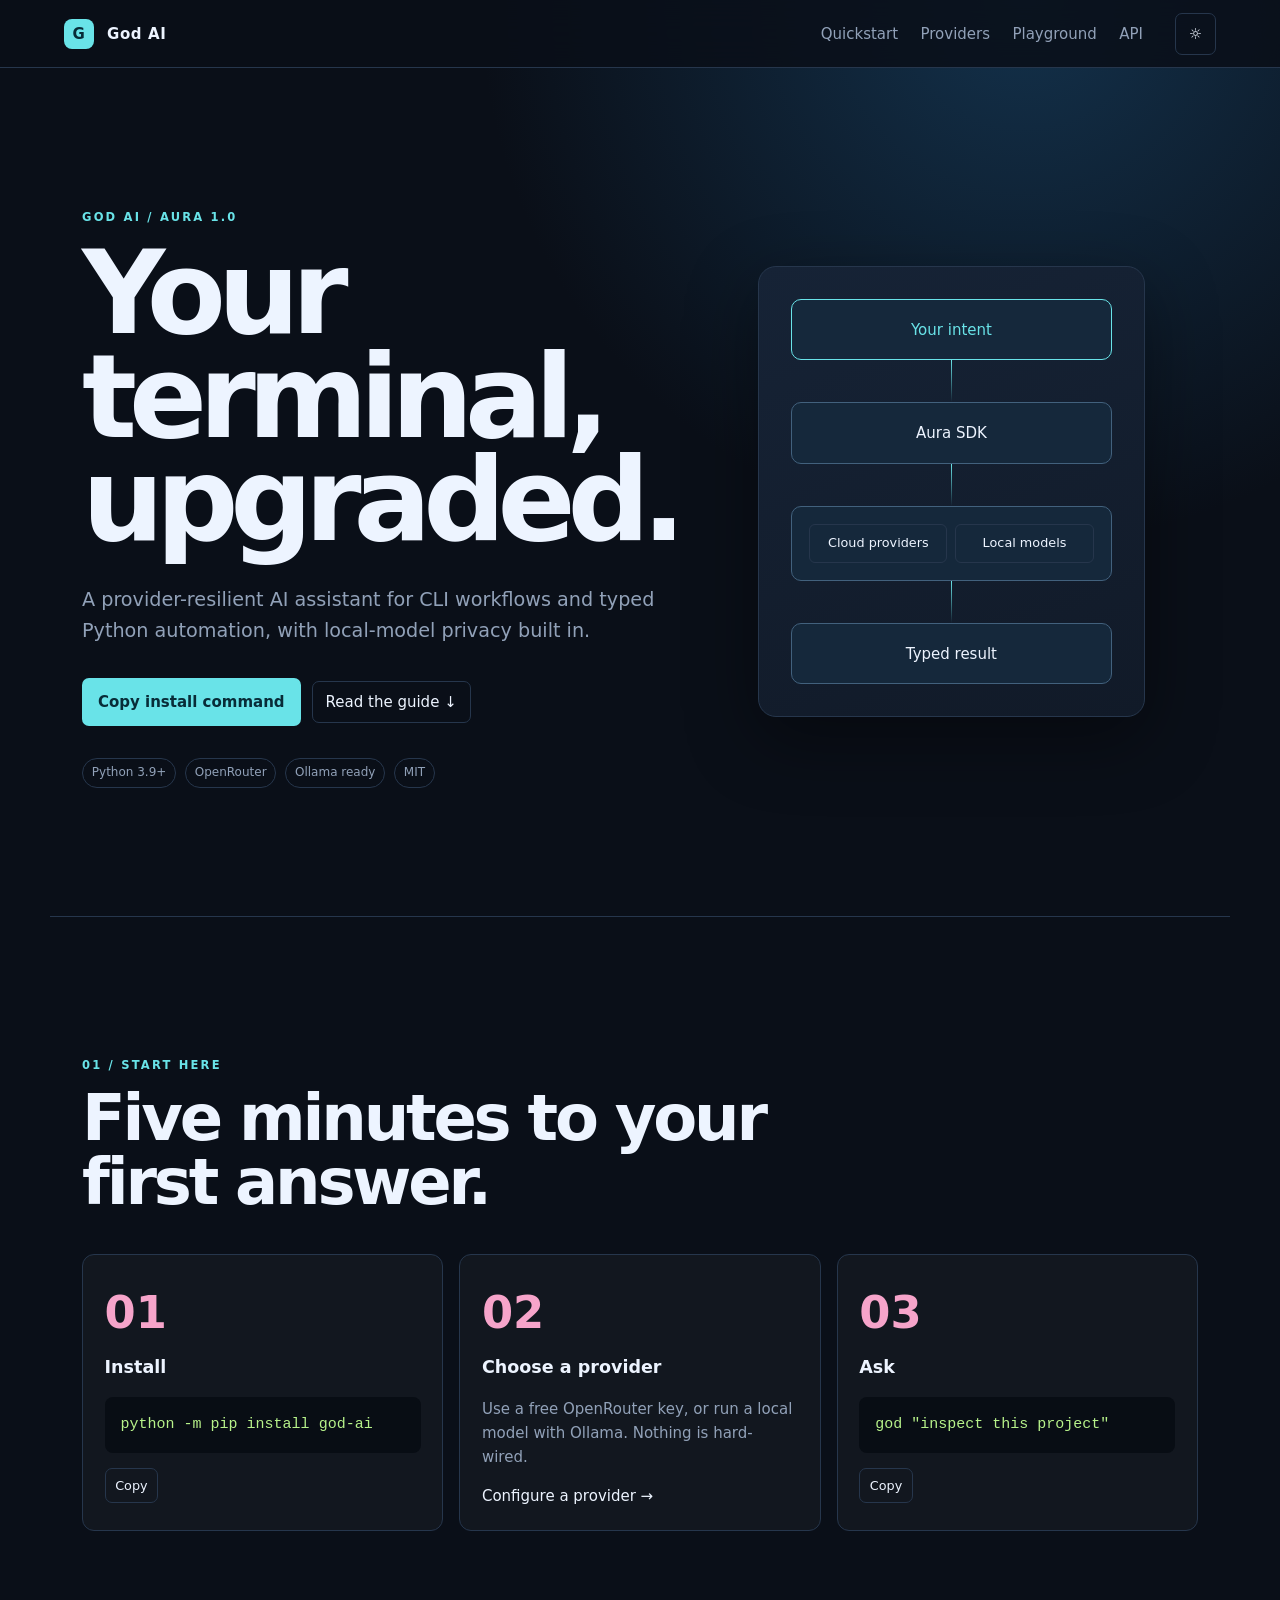
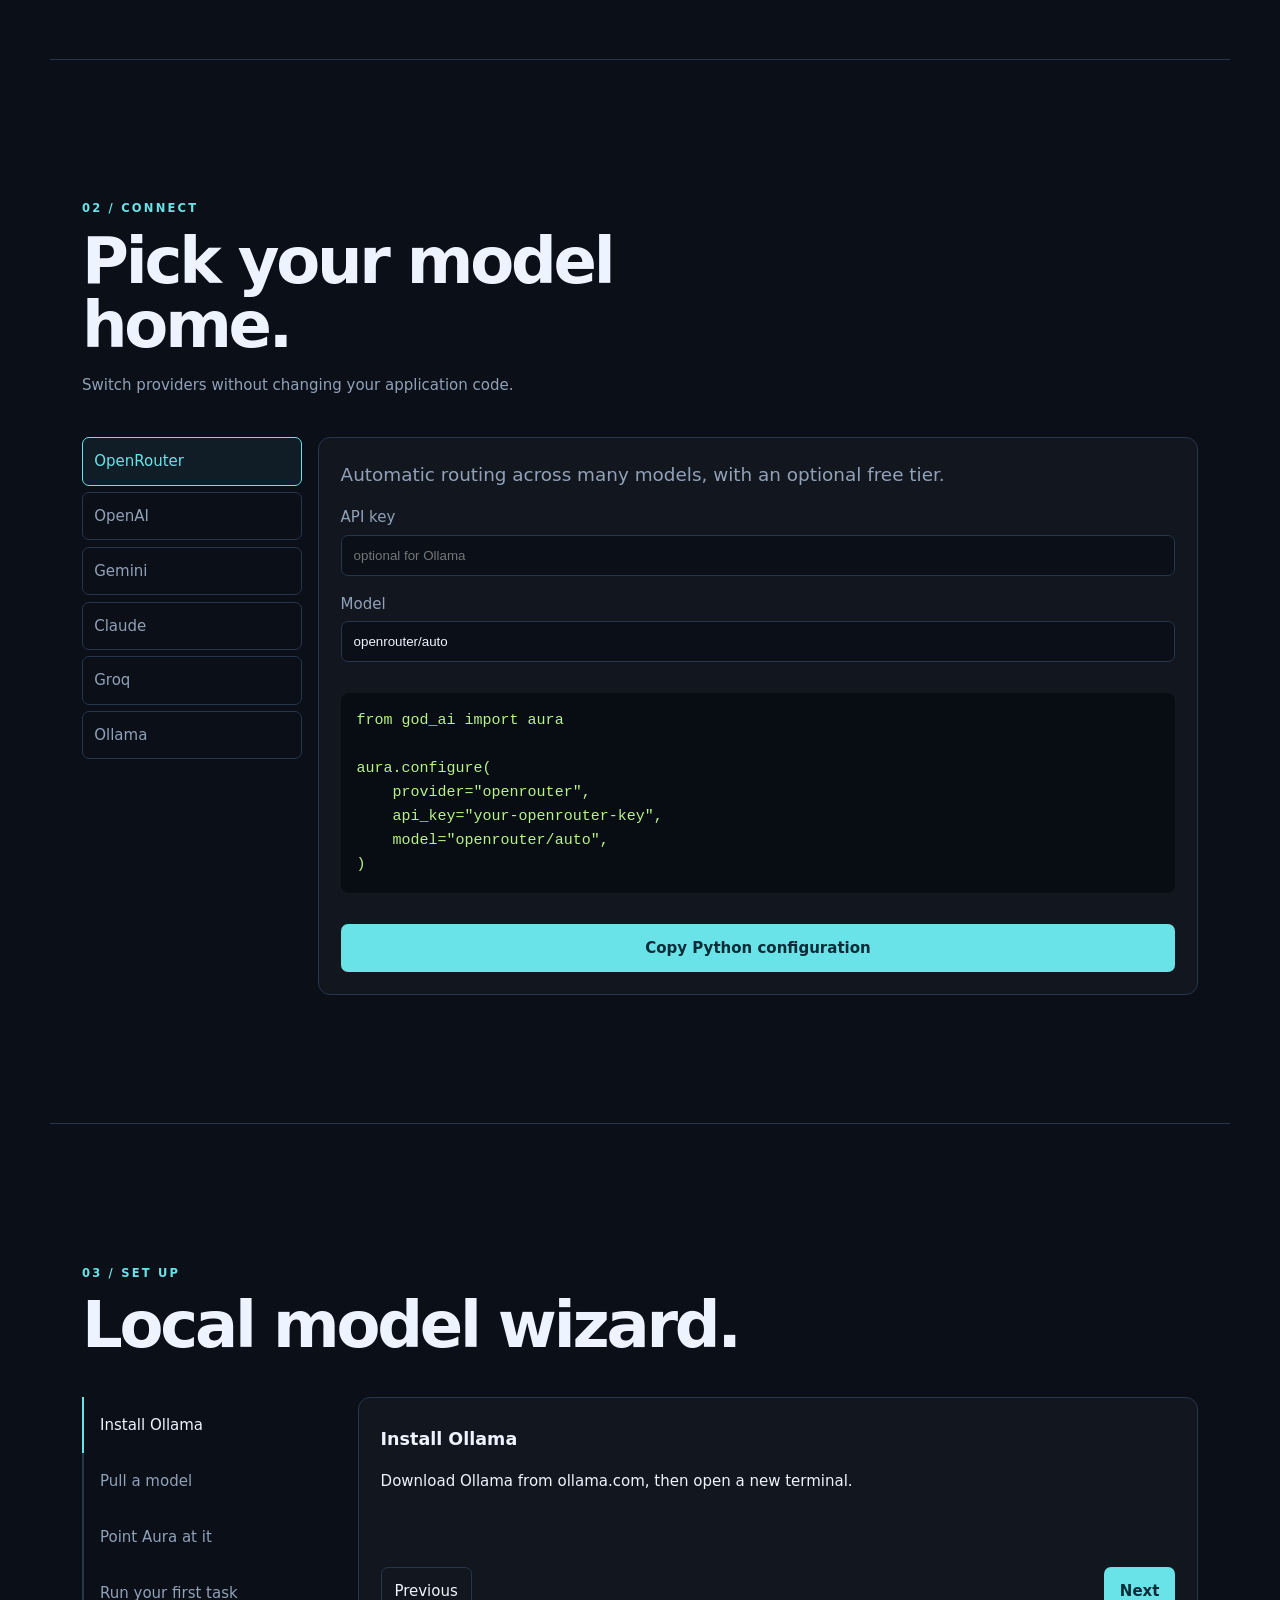
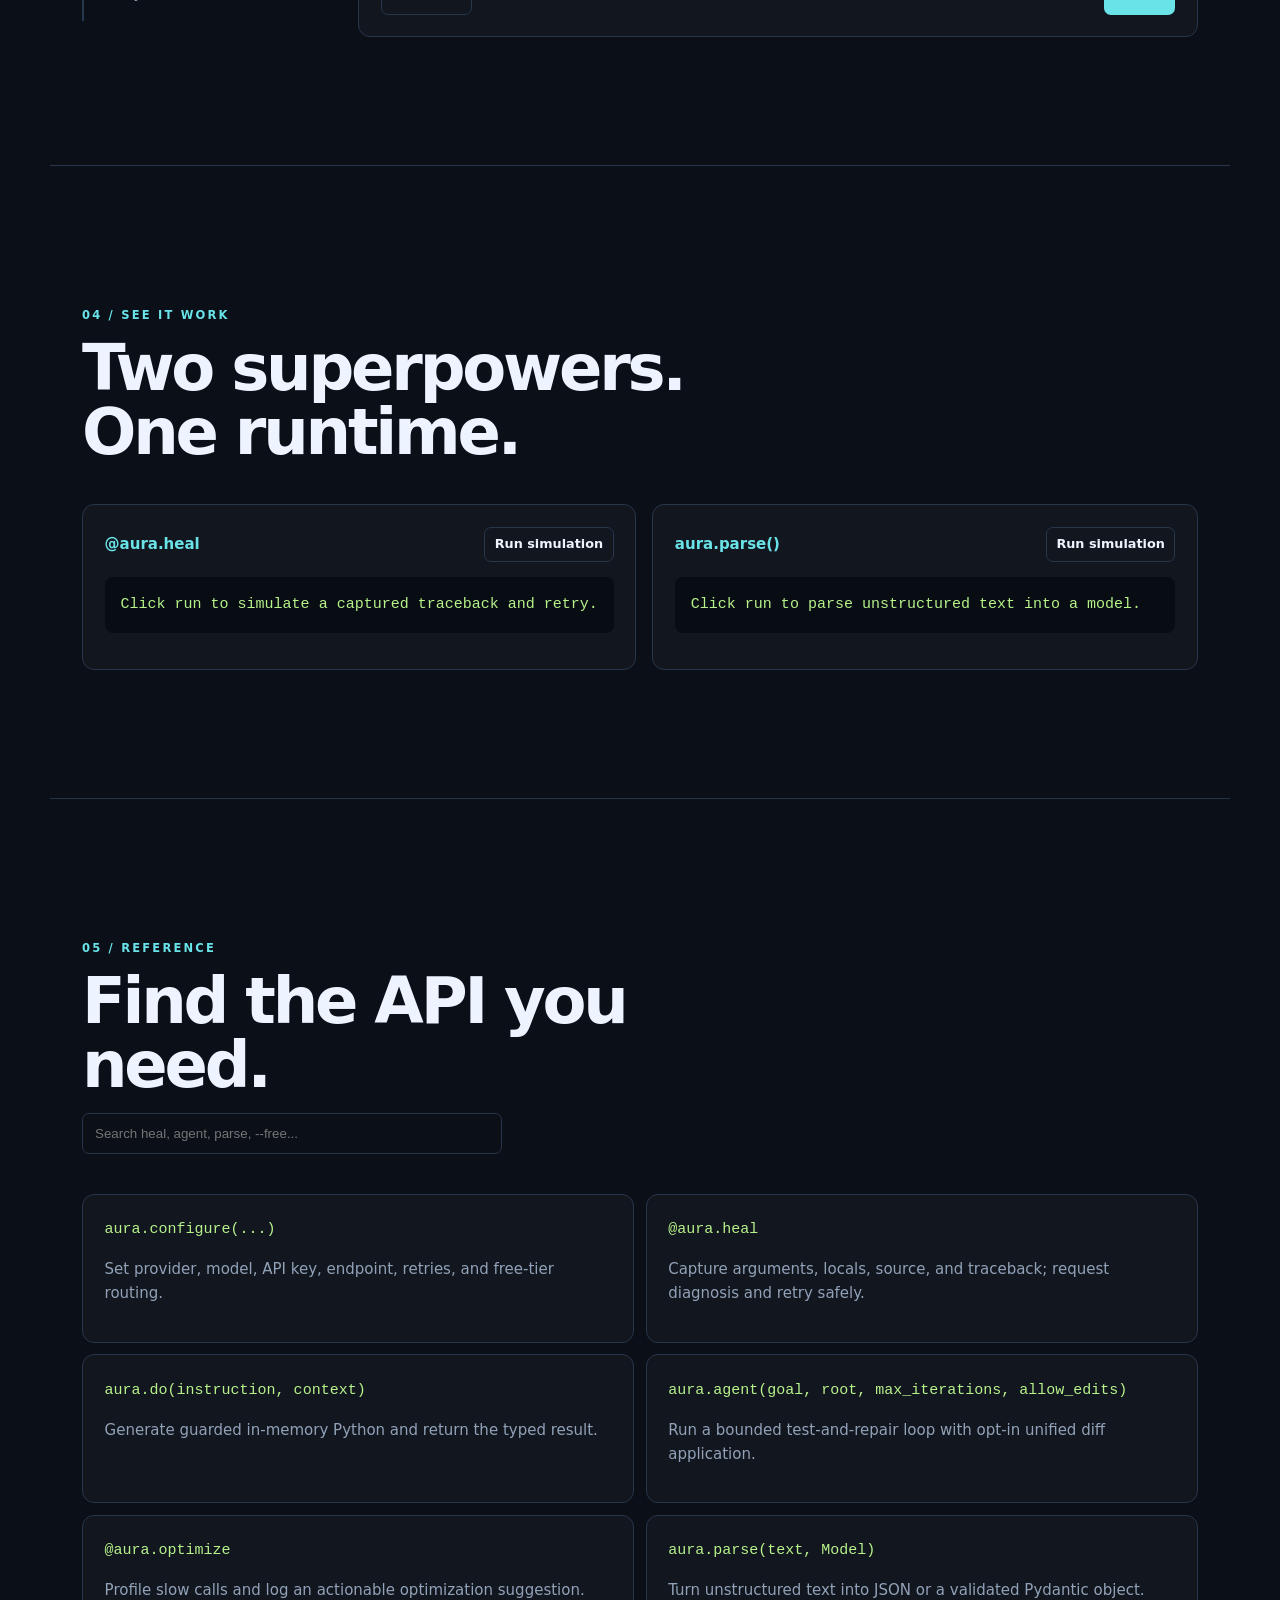
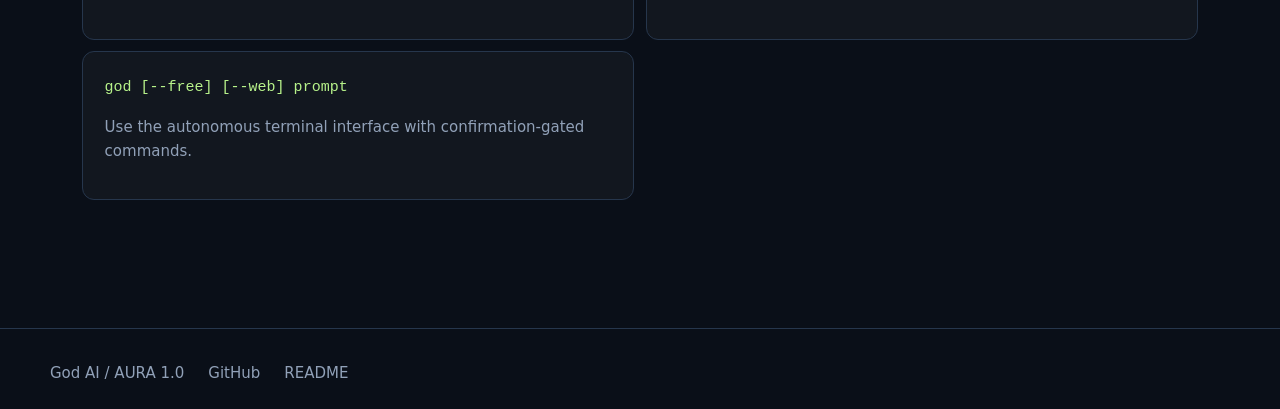
==== docs/index.html @ 2f206374 "feat: 100x enterprise release v1.0.0 - PyTorch/NumPy real projects, deep web docs, and PyPI auto-pub" ====
<!doctype html>
<html lang="en">
<head><meta charset="utf-8"><meta name="viewport" content="width=device-width,initial-scale=1"><meta name="description" content="God AI 1.0 documentation"><title>God AI | Build with confidence</title><link rel="stylesheet" href="styles.css"></head>
<body>
<header class="topbar"><a class="brand" href="#top"><span class="mark">G</span> God AI</a><nav><a href="#quickstart">Quickstart</a><a href="#providers">Providers</a><a href="#playground">Playground</a><a href="#api">API</a></nav><button class="theme" id="theme" title="Toggle theme">☼</button></header>
<main id="top">
<section class="hero"><div class="hero-copy"><p class="eyebrow">GOD AI / AURA 1.0</p><h1>Your terminal, upgraded.</h1><p class="lede">A provider-resilient AI assistant for CLI workflows and typed Python automation, with local-model privacy built in.</p><div class="hero-actions"><button class="primary copy" data-copy="python -m pip install god-ai">Copy install command</button><a class="secondary" href="#quickstart">Read the guide <span>↓</span></a></div><div class="badges"><span>Python 3.9+</span><span>OpenRouter</span><span>Ollama ready</span><span>MIT</span></div></div><div class="architecture" aria-label="Architecture flow"><div class="node active">Your intent</div><div class="connector"></div><div class="node">Aura SDK</div><div class="connector"></div><div class="node split"><span>Cloud providers</span><span>Local models</span></div><div class="connector"></div><div class="node">Typed result</div></div></section>
<section class="section" id="quickstart"><div class="section-heading"><p class="eyebrow">01 / START HERE</p><h2>Five minutes to your first answer.</h2></div><div class="steps"><article><b>01</b><h3>Install</h3><pre><code>python -m pip install god-ai</code></pre><button class="tiny copy" data-copy="python -m pip install god-ai">Copy</button></article><article><b>02</b><h3>Choose a provider</h3><p>Use a free OpenRouter key, or run a local model with Ollama. Nothing is hard-wired.</p><a href="#providers">Configure a provider →</a></article><article><b>03</b><h3>Ask</h3><pre><code>god "inspect this project"</code></pre><button class="tiny copy" data-copy='god "inspect this project"'>Copy</button></article></div></section>
<section class="section providers" id="providers"><div class="section-heading"><p class="eyebrow">02 / CONNECT</p><h2>Pick your model home.</h2><p>Switch providers without changing your application code.</p></div><div class="provider-layout"><div class="tabs" role="tablist"><button class="tab active" data-provider="openrouter">OpenRouter</button><button class="tab" data-provider="openai">OpenAI</button><button class="tab" data-provider="gemini">Gemini</button><button class="tab" data-provider="anthropic">Claude</button><button class="tab" data-provider="groq">Groq</button><button class="tab" data-provider="ollama">Ollama</button></div><div class="configurator"><div class="provider-copy" id="provider-copy"></div><label>API key <input id="key" placeholder="optional for Ollama"></label><label>Model <input id="model"></label><pre><code id="provider-code"></code></pre><button class="primary copy" id="copy-config">Copy Python configuration</button></div></div></section>
<section class="section wizard"><div class="section-heading"><p class="eyebrow">03 / SET UP</p><h2>Local model wizard.</h2></div><div class="wizard-grid"><ol id="wizard-list"><li class="active">Install Ollama</li><li>Pull a model</li><li>Point Aura at it</li><li>Run your first task</li></ol><div class="wizard-panel"><div id="wizard-panel"></div><div class="wizard-controls"><button class="secondary" id="previous">Previous</button><button class="primary" id="next">Next</button></div></div></div></section>
<section class="section playground" id="playground"><div class="section-heading"><p class="eyebrow">04 / SEE IT WORK</p><h2>Two superpowers. One runtime.</h2></div><div class="playground-grid"><article class="demo"><div class="demo-head"><span>@aura.heal</span><button class="tiny" id="run-heal">Run simulation</button></div><pre><code id="heal-output">Click run to simulate a captured traceback and retry.</code></pre></article><article class="demo"><div class="demo-head"><span>aura.parse()</span><button class="tiny" id="run-parse">Run simulation</button></div><pre><code id="parse-output">Click run to parse unstructured text into a model.</code></pre></article></div></section>
<section class="section api" id="api"><div class="section-heading"><p class="eyebrow">05 / REFERENCE</p><h2>Find the API you need.</h2><input id="search" class="search" placeholder="Search heal, agent, parse, --free..."></div><div id="api-list" class="api-list"><article data-search="configure provider api key local ollama"><code>aura.configure(...)</code><p>Set provider, model, API key, endpoint, retries, and free-tier routing.</p></article><article data-search="heal decorator traceback retry"><code>@aura.heal</code><p>Capture arguments, locals, source, and traceback; request diagnosis and retry safely.</p></article><article data-search="do ghost ast sandbox"><code>aura.do(instruction, context)</code><p>Generate guarded in-memory Python and return the typed result.</p></article><article data-search="agent pytest patch edits"><code>aura.agent(goal, root, max_iterations, allow_edits)</code><p>Run a bounded test-and-repair loop with opt-in unified diff application.</p></article><article data-search="optimize profile performance"><code>@aura.optimize</code><p>Profile slow calls and log an actionable optimization suggestion.</p></article><article data-search="parse pydantic json"><code>aura.parse(text, Model)</code><p>Turn unstructured text into JSON or a validated Pydantic object.</p></article><article data-search="god free cli web"><code>god [--free] [--web] prompt</code><p>Use the autonomous terminal interface with confirmation-gated commands.</p></article></div></section>
</main><footer><span>God AI / AURA 1.0</span><a href="https://github.com/ayushgiriai21-cmd/God">GitHub</a><a href="../README.md">README</a></footer><script src="app.js"></script>
</body></html>
---- docs/styles.css ----
:root{--bg:#0a0f18;--panel:#111a28;--panel2:#162336;--text:#edf4ff;--muted:#91a1b8;--line:#26364c;--cyan:#69e3e8;--lime:#b7f28a;--pink:#f6a4ca;--shadow:0 22px 70px #0006}*{box-sizing:border-box}html{scroll-behavior:smooth}body{margin:0;background:radial-gradient(circle at 80% 0,#13314b 0,transparent 34rem),var(--bg);color:var(--text);font:15px/1.6 ui-sans-serif,system-ui,-apple-system,sans-serif}body.light{--bg:#f4f7fb;--panel:#fff;--panel2:#eef5fb;--text:#102033;--muted:#51647a;--line:#d4e0ec;background:linear-gradient(130deg,#edf8f8,#f4f7fb 50%,#fff1f7)}a{color:inherit;text-decoration:none}.topbar{height:68px;position:sticky;top:0;z-index:5;display:flex;align-items:center;gap:2rem;padding:0 clamp(1rem,5vw,5rem);background:#0a0f18d9;border-bottom:1px solid var(--line);backdrop-filter:blur(18px)}body.light .topbar{background:#ffffffd9}.brand{font-weight:800;letter-spacing:.04em;margin-right:auto}.mark{display:inline-grid;place-items:center;width:30px;height:30px;margin-right:.45rem;border-radius:8px;background:var(--cyan);color:#082c38}nav{display:flex;gap:1.4rem;color:var(--muted)}nav a:hover,.brand:hover{color:var(--cyan)}button{font:inherit;cursor:pointer}.theme,.tiny,.secondary{border:1px solid var(--line);background:transparent;color:var(--text);border-radius:7px;padding:.5rem .8rem}.hero,.section{max-width:1180px;margin:auto;padding:clamp(4rem,10vw,9rem) clamp(1rem,4vw,2rem)}.hero{min-height:660px;display:grid;grid-template-columns:1.12fr .88fr;align-items:center;gap:5rem}.eyebrow{color:var(--cyan);font-size:.72rem;font-weight:800;letter-spacing:.19em}.hero h1{font-size:clamp(3.6rem,9vw,8rem);line-height:.9;letter-spacing:-.07em;margin:1rem 0 2rem;max-width:760px}.lede{color:var(--muted);font-size:1.2rem;max-width:600px}.hero-actions{display:flex;gap:.7rem;align-items:center;margin:2rem 0}.primary{border:0;border-radius:7px;background:var(--cyan);color:#082c38;font-weight:800;padding:.75rem 1rem}.badges{display:flex;flex-wrap:wrap;gap:.55rem}.badges span{padding:.25rem .55rem;border:1px solid var(--line);border-radius:99px;color:var(--muted);font-size:.75rem}.architecture{padding:2rem;background:linear-gradient(160deg,var(--panel2),var(--panel));border:1px solid var(--line);border-radius:18px;box-shadow:var(--shadow);animation:float 6s ease-in-out infinite}.node{padding:1.1rem;border:1px solid #42617d;border-radius:10px;text-align:center;background:#15283b}.node.active{color:var(--cyan);border-color:var(--cyan)}.node.split{display:grid;grid-template-columns:1fr 1fr;gap:.5rem;font-size:.8rem}.node.split span{padding:.5rem;border:1px solid var(--line);border-radius:6px}.connector{height:42px;width:1px;margin:auto;background:linear-gradient(var(--cyan),transparent)}.section{border-top:1px solid var(--line)}.section-heading{max-width:720px;margin-bottom:2.5rem}.section h2{font-size:clamp(2rem,5vw,4rem);letter-spacing:-.05em;line-height:1;margin:.4rem 0 1rem}.section-heading p:not(.eyebrow){color:var(--muted)}.steps,.playground-grid{display:grid;grid-template-columns:repeat(3,1fr);gap:1rem}.steps article,.demo,.configurator,.wizard-panel,.api-list article{padding:1.35rem;border:1px solid var(--line);border-radius:12px;background:#ffffff08}.steps b{font-size:2.8rem;color:var(--pink)}h3{margin:.3rem 0 1rem}.steps p,.api-list p{color:var(--muted)}pre{overflow:auto;padding:1rem;border-radius:8px;background:#080d14;color:var(--lime)}.tiny{font-size:.8rem;padding:.4rem .6rem}.provider-layout{display:grid;grid-template-columns:220px 1fr;gap:1rem}.tabs{display:grid;align-content:start;gap:.4rem}.tab{text-align:left;border:1px solid var(--line);border-radius:7px;padding:.7rem;background:transparent;color:var(--muted)}.tab.active,.tab:hover{color:var(--cyan);border-color:var(--cyan);background:#69e3e811}.configurator{display:grid;gap:1rem}.provider-copy{font-size:1.15rem;color:var(--muted)}label{display:grid;gap:.35rem;color:var(--muted)}input{width:100%;padding:.75rem;border:1px solid var(--line);border-radius:7px;background:var(--bg);color:var(--text)}.wizard-grid{display:grid;grid-template-columns:260px 1fr;gap:1rem}.wizard-grid ol{margin:0;padding:0;list-style:none}.wizard-grid li{padding:1rem;border-left:2px solid var(--line);color:var(--muted)}.wizard-grid li.active{border-color:var(--cyan);color:var(--text)}.wizard-panel{min-height:240px;display:flex;flex-direction:column;justify-content:space-between}.wizard-controls{display:flex;justify-content:space-between}.playground-grid{grid-template-columns:1fr 1fr}.demo-head{display:flex;align-items:center;justify-content:space-between;color:var(--cyan);font-weight:700}.api-list{display:grid;grid-template-columns:repeat(2,1fr);gap:.7rem}.api-list article code{color:var(--lime)}.search{max-width:420px}.api-list article.hidden{display:none}footer{display:flex;gap:1.5rem;padding:2rem max(1rem,calc((100% - 1180px)/2));border-top:1px solid var(--line);color:var(--muted)}@keyframes float{50%{transform:translateY(-10px)}}@media(max-width:800px){nav{display:none}.hero{grid-template-columns:1fr;gap:2rem;min-height:0}.steps,.playground-grid,.api-list{grid-template-columns:1fr}.provider-layout,.wizard-grid{grid-template-columns:1fr}.hero h1{font-size:clamp(3.3rem,17vw,6rem)}}
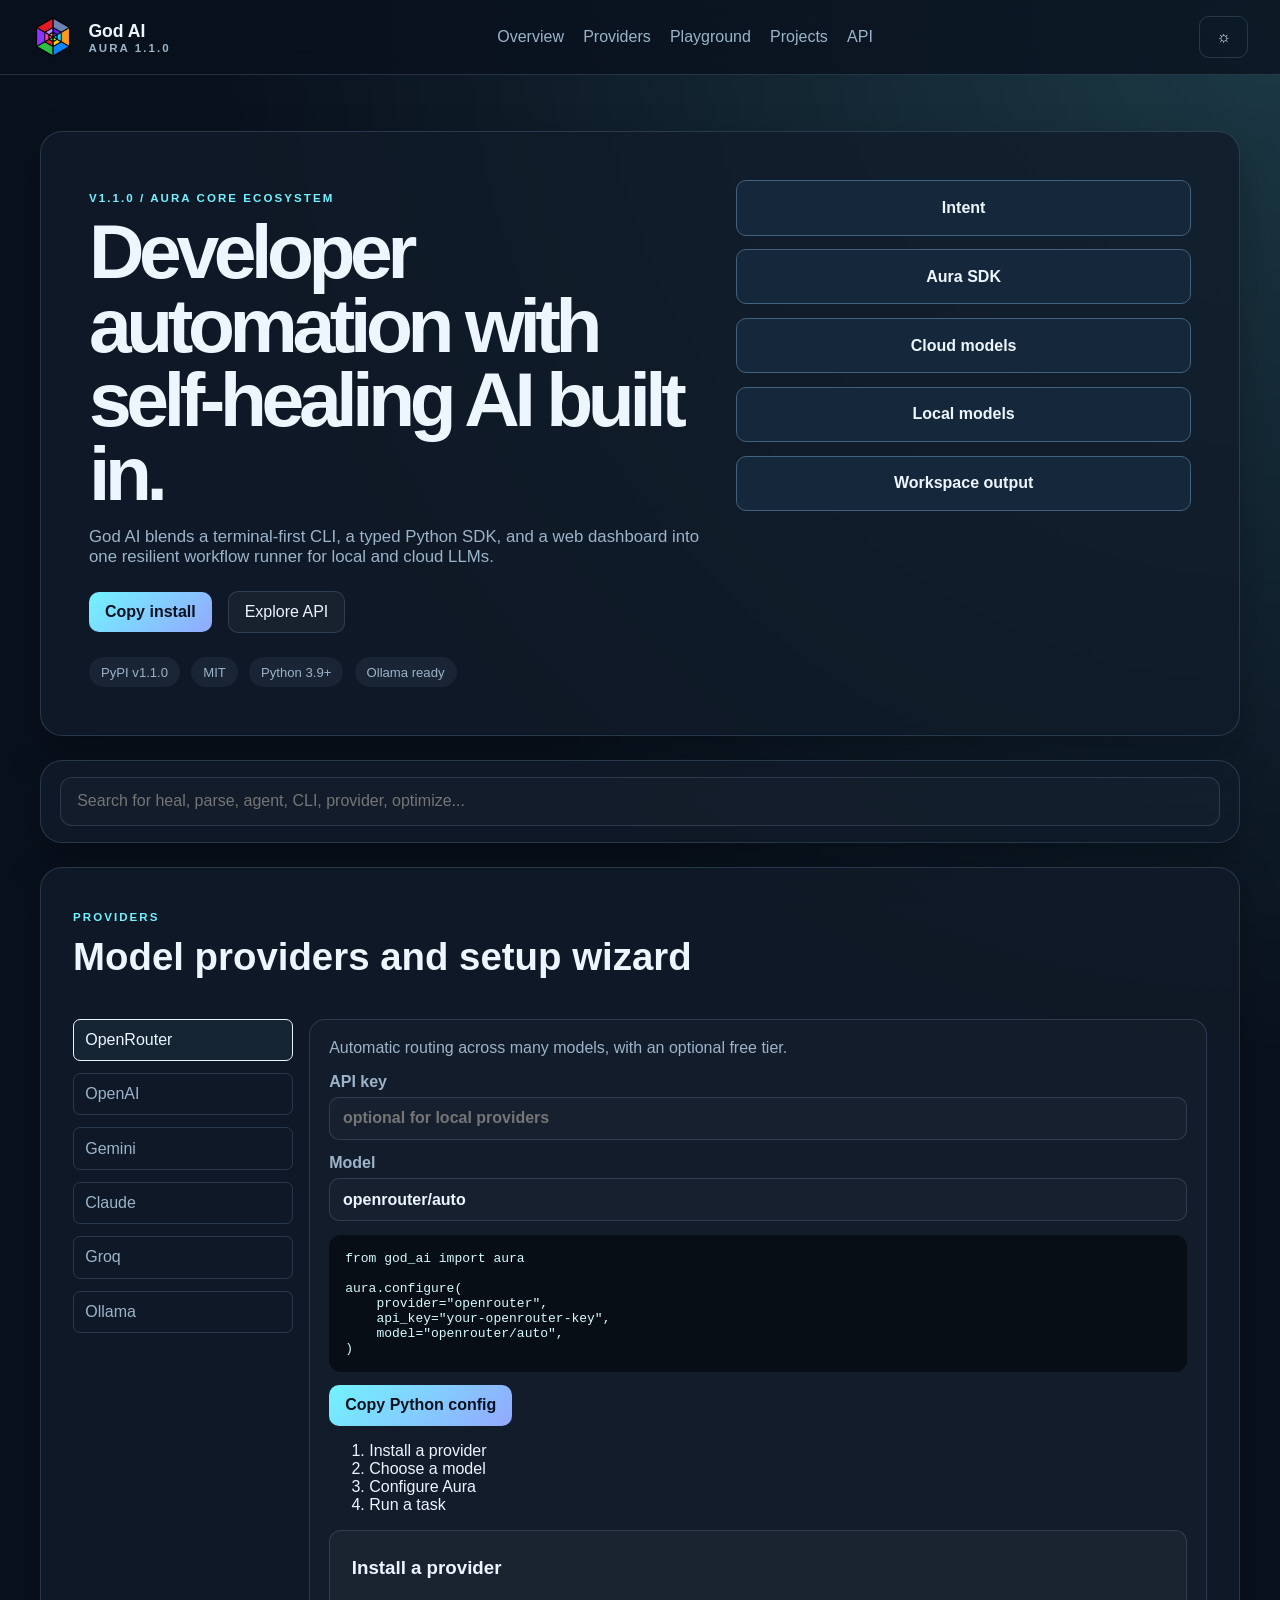
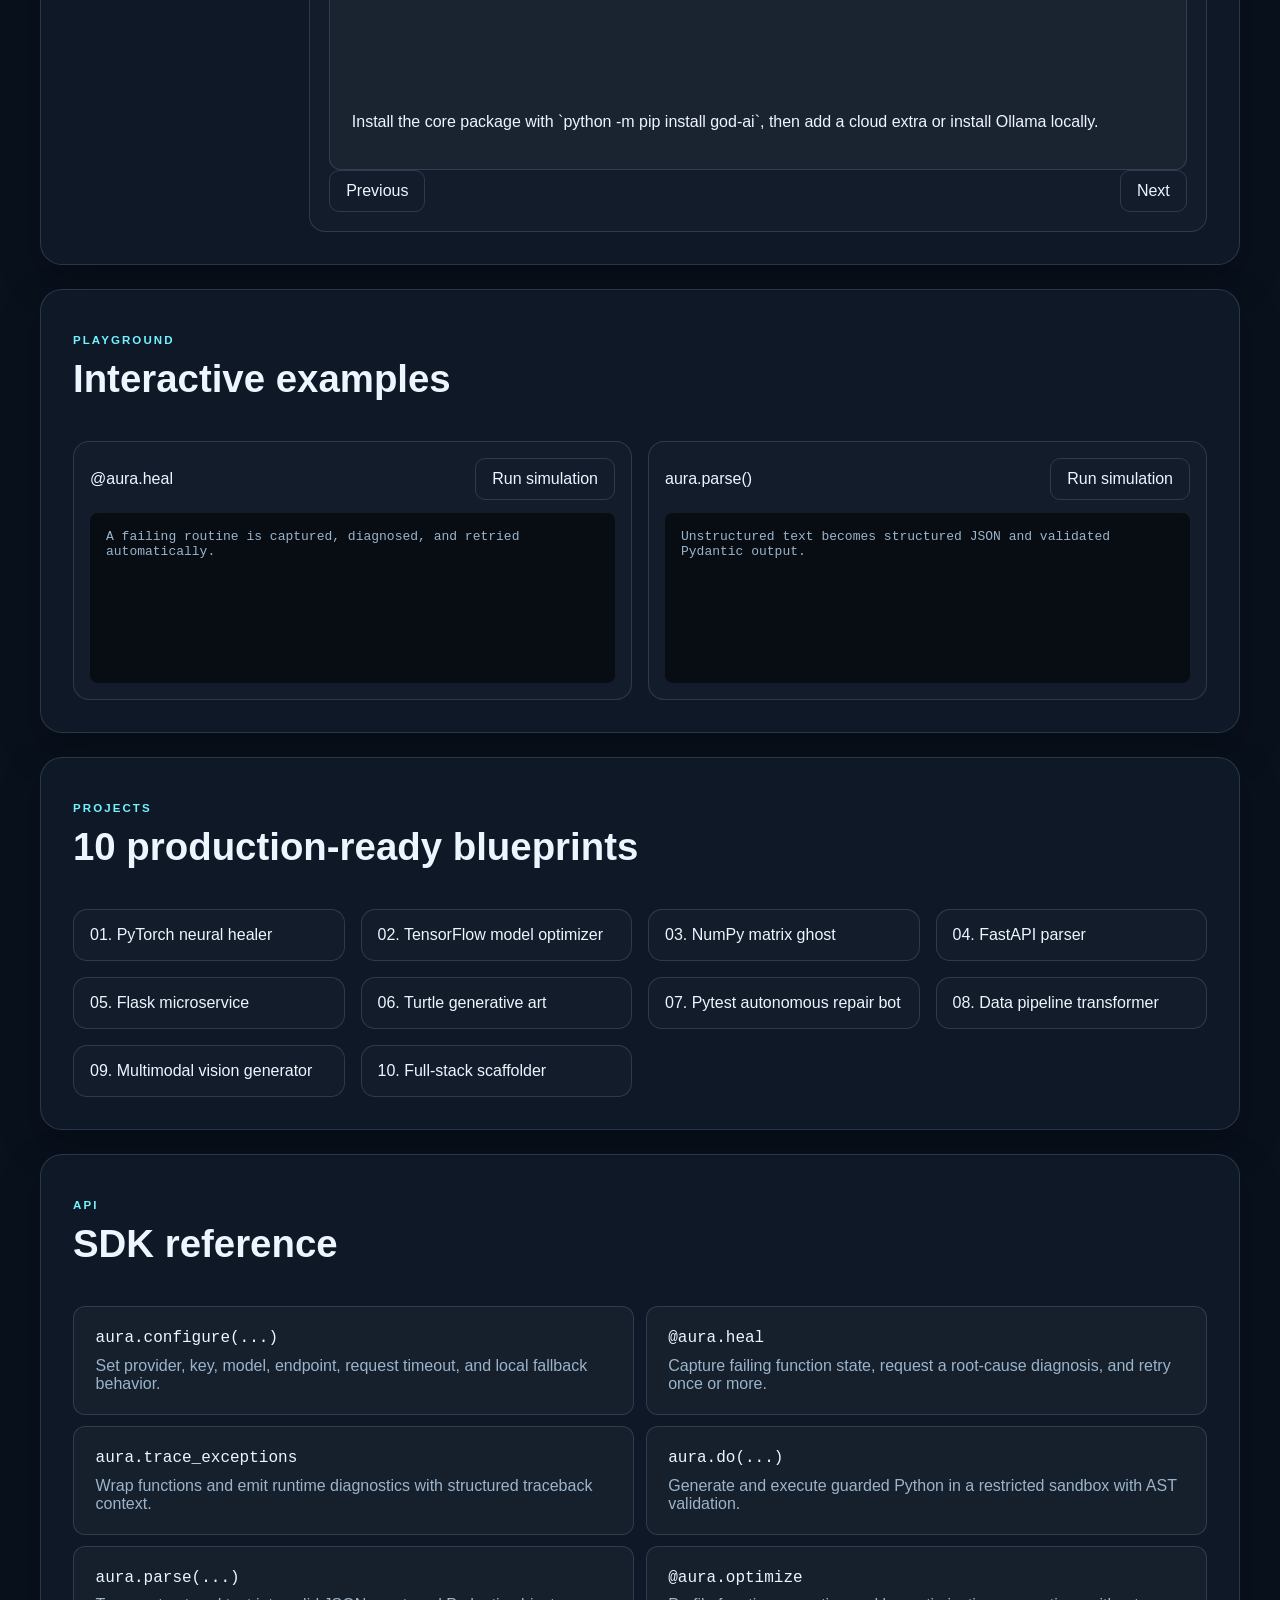
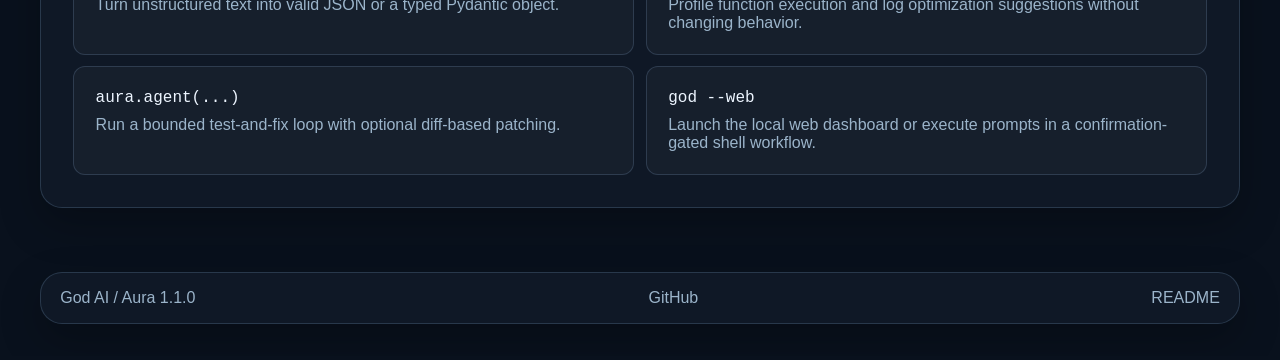
==== commit bf5066c2: "feat: release v1.1.0 - Aura SDK expansion and documentation portal" ====
--- a/docs/index.html
+++ b/docs/index.html
@@ -1,14 +1,198 @@
 <!doctype html>
 <html lang="en">
-<head><meta charset="utf-8"><meta name="viewport" content="width=device-width,initial-scale=1"><meta name="description" content="God AI 1.0 documentation"><title>God AI | Build with confidence</title><link rel="stylesheet" href="styles.css"></head>
-<body>
-<header class="topbar"><a class="brand" href="#top"><span class="mark">G</span> God AI</a><nav><a href="#quickstart">Quickstart</a><a href="#providers">Providers</a><a href="#playground">Playground</a><a href="#api">API</a></nav><button class="theme" id="theme" title="Toggle theme">☼</button></header>
-<main id="top">
-<section class="hero"><div class="hero-copy"><p class="eyebrow">GOD AI / AURA 1.0</p><h1>Your terminal, upgraded.</h1><p class="lede">A provider-resilient AI assistant for CLI workflows and typed Python automation, with local-model privacy built in.</p><div class="hero-actions"><button class="primary copy" data-copy="python -m pip install god-ai">Copy install command</button><a class="secondary" href="#quickstart">Read the guide <span>↓</span></a></div><div class="badges"><span>Python 3.9+</span><span>OpenRouter</span><span>Ollama ready</span><span>MIT</span></div></div><div class="architecture" aria-label="Architecture flow"><div class="node active">Your intent</div><div class="connector"></div><div class="node">Aura SDK</div><div class="connector"></div><div class="node split"><span>Cloud providers</span><span>Local models</span></div><div class="connector"></div><div class="node">Typed result</div></div></section>
-<section class="section" id="quickstart"><div class="section-heading"><p class="eyebrow">01 / START HERE</p><h2>Five minutes to your first answer.</h2></div><div class="steps"><article><b>01</b><h3>Install</h3><pre><code>python -m pip install god-ai</code></pre><button class="tiny copy" data-copy="python -m pip install god-ai">Copy</button></article><article><b>02</b><h3>Choose a provider</h3><p>Use a free OpenRouter key, or run a local model with Ollama. Nothing is hard-wired.</p><a href="#providers">Configure a provider →</a></article><article><b>03</b><h3>Ask</h3><pre><code>god "inspect this project"</code></pre><button class="tiny copy" data-copy='god "inspect this project"'>Copy</button></article></div></section>
-<section class="section providers" id="providers"><div class="section-heading"><p class="eyebrow">02 / CONNECT</p><h2>Pick your model home.</h2><p>Switch providers without changing your application code.</p></div><div class="provider-layout"><div class="tabs" role="tablist"><button class="tab active" data-provider="openrouter">OpenRouter</button><button class="tab" data-provider="openai">OpenAI</button><button class="tab" data-provider="gemini">Gemini</button><button class="tab" data-provider="anthropic">Claude</button><button class="tab" data-provider="groq">Groq</button><button class="tab" data-provider="ollama">Ollama</button></div><div class="configurator"><div class="provider-copy" id="provider-copy"></div><label>API key <input id="key" placeholder="optional for Ollama"></label><label>Model <input id="model"></label><pre><code id="provider-code"></code></pre><button class="primary copy" id="copy-config">Copy Python configuration</button></div></div></section>
-<section class="section wizard"><div class="section-heading"><p class="eyebrow">03 / SET UP</p><h2>Local model wizard.</h2></div><div class="wizard-grid"><ol id="wizard-list"><li class="active">Install Ollama</li><li>Pull a model</li><li>Point Aura at it</li><li>Run your first task</li></ol><div class="wizard-panel"><div id="wizard-panel"></div><div class="wizard-controls"><button class="secondary" id="previous">Previous</button><button class="primary" id="next">Next</button></div></div></div></section>
-<section class="section playground" id="playground"><div class="section-heading"><p class="eyebrow">04 / SEE IT WORK</p><h2>Two superpowers. One runtime.</h2></div><div class="playground-grid"><article class="demo"><div class="demo-head"><span>@aura.heal</span><button class="tiny" id="run-heal">Run simulation</button></div><pre><code id="heal-output">Click run to simulate a captured traceback and retry.</code></pre></article><article class="demo"><div class="demo-head"><span>aura.parse()</span><button class="tiny" id="run-parse">Run simulation</button></div><pre><code id="parse-output">Click run to parse unstructured text into a model.</code></pre></article></div></section>
-<section class="section api" id="api"><div class="section-heading"><p class="eyebrow">05 / REFERENCE</p><h2>Find the API you need.</h2><input id="search" class="search" placeholder="Search heal, agent, parse, --free..."></div><div id="api-list" class="api-list"><article data-search="configure provider api key local ollama"><code>aura.configure(...)</code><p>Set provider, model, API key, endpoint, retries, and free-tier routing.</p></article><article data-search="heal decorator traceback retry"><code>@aura.heal</code><p>Capture arguments, locals, source, and traceback; request diagnosis and retry safely.</p></article><article data-search="do ghost ast sandbox"><code>aura.do(instruction, context)</code><p>Generate guarded in-memory Python and return the typed result.</p></article><article data-search="agent pytest patch edits"><code>aura.agent(goal, root, max_iterations, allow_edits)</code><p>Run a bounded test-and-repair loop with opt-in unified diff application.</p></article><article data-search="optimize profile performance"><code>@aura.optimize</code><p>Profile slow calls and log an actionable optimization suggestion.</p></article><article data-search="parse pydantic json"><code>aura.parse(text, Model)</code><p>Turn unstructured text into JSON or a validated Pydantic object.</p></article><article data-search="god free cli web"><code>god [--free] [--web] prompt</code><p>Use the autonomous terminal interface with confirmation-gated commands.</p></article></div></section>
-</main><footer><span>God AI / AURA 1.0</span><a href="https://github.com/ayushgiriai21-cmd/God">GitHub</a><a href="../README.md">README</a></footer><script src="app.js"></script>
-</body></html>
+  <head>
+    <meta charset="utf-8" />
+    <meta name="viewport" content="width=device-width, initial-scale=1" />
+    <title>God AI / Aura 1.1.0</title>
+    <meta name="description" content="God AI v1.1.0 documentation portal for the Aura ecosystem." />
+    <link rel="icon" type="image/png" href="assets/favicon_64x64.png" />
+    <link rel="stylesheet" href="styles.css" />
+  </head>
+  <body>
+    <header class="topbar">
+      <div class="brand-wrap">
+        <img src="assets/logo_255x255.png" alt="God AI logo" class="brand-logo" />
+        <div>
+          <div class="brand-name">God AI</div>
+          <div class="brand-sub">AURA 1.1.0</div>
+        </div>
+      </div>
+      <nav class="nav">
+        <a href="#overview">Overview</a>
+        <a href="#providers">Providers</a>
+        <a href="#playground">Playground</a>
+        <a href="#projects">Projects</a>
+        <a href="#api">API</a>
+      </nav>
+      <button id="theme-toggle" class="ghost-button" type="button" aria-label="Toggle theme">☼</button>
+    </header>
+
+    <main>
+      <section id="overview" class="hero panel">
+        <div class="hero-copy">
+          <p class="eyebrow">V1.1.0 / AURA CORE ECOSYSTEM</p>
+          <h1>Developer automation with self-healing AI built in.</h1>
+          <p class="lede">
+            God AI blends a terminal-first CLI, a typed Python SDK, and a web dashboard into one resilient workflow runner for local and cloud LLMs.
+          </p>
+          <div class="cta-row">
+            <button class="primary-button" data-copy="python -m pip install god-ai" type="button">Copy install</button>
+            <a class="secondary-button" href="#api">Explore API</a>
+          </div>
+          <div class="badges">
+            <span>PyPI v1.1.0</span>
+            <span>MIT</span>
+            <span>Python 3.9+</span>
+            <span>Ollama ready</span>
+          </div>
+        </div>
+        <div class="hero-visual">
+          <div class="stack">
+            <div class="node node-core">Intent</div>
+            <div class="node node-sdk">Aura SDK</div>
+            <div class="node node-cloud">Cloud models</div>
+            <div class="node node-local">Local models</div>
+            <div class="node node-result">Workspace output</div>
+          </div>
+        </div>
+      </section>
+
+      <section class="search-panel panel">
+        <label for="search-input" class="sr-only">Search functions and docs</label>
+        <input id="search-input" type="search" placeholder="Search for heal, parse, agent, CLI, provider, optimize..." />
+      </section>
+
+      <section id="providers" class="panel docs-section">
+        <div class="section-heading">
+          <p class="eyebrow">PROVIDERS</p>
+          <h2>Model providers and setup wizard</h2>
+        </div>
+        <div class="provider-layout">
+          <div class="provider-tabs" id="provider-tabs">
+            <button class="tab active" data-provider="openrouter" type="button">OpenRouter</button>
+            <button class="tab" data-provider="openai" type="button">OpenAI</button>
+            <button class="tab" data-provider="gemini" type="button">Gemini</button>
+            <button class="tab" data-provider="anthropic" type="button">Claude</button>
+            <button class="tab" data-provider="groq" type="button">Groq</button>
+            <button class="tab" data-provider="ollama" type="button">Ollama</button>
+          </div>
+          <div class="wizard-box">
+            <div id="provider-summary" class="provider-summary"></div>
+            <label>
+              API key
+              <input id="provider-key" type="password" placeholder="optional for local providers" />
+            </label>
+            <label>
+              Model
+              <input id="provider-model" type="text" value="openrouter/auto" />
+            </label>
+            <pre id="provider-code"></pre>
+            <button class="primary-button" id="copy-config" type="button">Copy Python config</button>
+            <ol class="wizard-list" id="wizard-list">
+              <li>Install a provider</li>
+              <li>Choose a model</li>
+              <li>Configure Aura</li>
+              <li>Run a task</li>
+            </ol>
+            <div class="wizard-panel" id="wizard-panel"></div>
+            <div class="wizard-controls">
+              <button class="ghost-button" id="previous" type="button">Previous</button>
+              <button class="ghost-button" id="next" type="button">Next</button>
+            </div>
+          </div>
+        </div>
+      </section>
+
+      <section id="playground" class="panel docs-section">
+        <div class="section-heading">
+          <p class="eyebrow">PLAYGROUND</p>
+          <h2>Interactive examples</h2>
+        </div>
+        <div class="playground-grid">
+          <article class="demo-card">
+            <div class="demo-header">
+              <span>@aura.heal</span>
+              <button class="ghost-button" id="run-heal" type="button">Run simulation</button>
+            </div>
+            <pre id="heal-output">A failing routine is captured, diagnosed, and retried automatically.</pre>
+          </article>
+          <article class="demo-card">
+            <div class="demo-header">
+              <span>aura.parse()</span>
+              <button class="ghost-button" id="run-parse" type="button">Run simulation</button>
+            </div>
+            <pre id="parse-output">Unstructured text becomes structured JSON and validated Pydantic output.</pre>
+          </article>
+        </div>
+      </section>
+
+      <section id="projects" class="panel docs-section">
+        <div class="section-heading">
+          <p class="eyebrow">PROJECTS</p>
+          <h2>10 production-ready blueprints</h2>
+        </div>
+        <div class="project-list" id="project-list">
+          <article class="project-item">01. PyTorch neural healer</article>
+          <article class="project-item">02. TensorFlow model optimizer</article>
+          <article class="project-item">03. NumPy matrix ghost</article>
+          <article class="project-item">04. FastAPI parser</article>
+          <article class="project-item">05. Flask microservice</article>
+          <article class="project-item">06. Turtle generative art</article>
+          <article class="project-item">07. Pytest autonomous repair bot</article>
+          <article class="project-item">08. Data pipeline transformer</article>
+          <article class="project-item">09. Multimodal vision generator</article>
+          <article class="project-item">10. Full-stack scaffolder</article>
+        </div>
+      </section>
+
+      <section id="api" class="panel docs-section">
+        <div class="section-heading">
+          <p class="eyebrow">API</p>
+          <h2>SDK reference</h2>
+        </div>
+        <div id="api-list" class="api-list">
+          <article data-search="configure provider env local openrouter api key">
+            <code>aura.configure(...)</code>
+            <p>Set provider, key, model, endpoint, request timeout, and local fallback behavior.</p>
+          </article>
+          <article data-search="heal decorator retry traceback runtime diagnosis">
+            <code>@aura.heal</code>
+            <p>Capture failing function state, request a root-cause diagnosis, and retry once or more.</p>
+          </article>
+          <article data-search="trace exceptions logging root cause">
+            <code>aura.trace_exceptions</code>
+            <p>Wrap functions and emit runtime diagnostics with structured traceback context.</p>
+          </article>
+          <article data-search="do ghost execution sandbox ast allowed">
+            <code>aura.do(...)</code>
+            <p>Generate and execute guarded Python in a restricted sandbox with AST validation.</p>
+          </article>
+          <article data-search="parse pydantic json model validation">
+            <code>aura.parse(...)</code>
+            <p>Turn unstructured text into valid JSON or a typed Pydantic object.</p>
+          </article>
+          <article data-search="optimize benchmark cost profiler speed">
+            <code>@aura.optimize</code>
+            <p>Profile function execution and log optimization suggestions without changing behavior.</p>
+          </article>
+          <article data-search="agent pytest repair patch diff">
+            <code>aura.agent(...)</code>
+            <p>Run a bounded test-and-fix loop with optional diff-based patching.</p>
+          </article>
+          <article data-search="god cli prompt web free">
+            <code>god --web</code>
+            <p>Launch the local web dashboard or execute prompts in a confirmation-gated shell workflow.</p>
+          </article>
+        </div>
+      </section>
+    </main>
+
+    <footer class="footer panel">
+      <span>God AI / Aura 1.1.0</span>
+      <a href="https://github.com/ayushgiriai21-cmd/God">GitHub</a>
+      <a href="../README.md">README</a>
+    </footer>
+
+    <script src="app.js"></script>
+  </body>
+</html>
--- a/docs/styles.css
+++ b/docs/styles.css
@@ -1 +1,336 @@
-:root{--bg:#0a0f18;--panel:#111a28;--panel2:#162336;--text:#edf4ff;--muted:#91a1b8;--line:#26364c;--cyan:#69e3e8;--lime:#b7f28a;--pink:#f6a4ca;--shadow:0 22px 70px #0006}*{box-sizing:border-box}html{scroll-behavior:smooth}body{margin:0;background:radial-gradient(circle at 80% 0,#13314b 0,transparent 34rem),var(--bg);color:var(--text);font:15px/1.6 ui-sans-serif,system-ui,-apple-system,sans-serif}body.light{--bg:#f4f7fb;--panel:#fff;--panel2:#eef5fb;--text:#102033;--muted:#51647a;--line:#d4e0ec;background:linear-gradient(130deg,#edf8f8,#f4f7fb 50%,#fff1f7)}a{color:inherit;text-decoration:none}.topbar{height:68px;position:sticky;top:0;z-index:5;display:flex;align-items:center;gap:2rem;padding:0 clamp(1rem,5vw,5rem);background:#0a0f18d9;border-bottom:1px solid var(--line);backdrop-filter:blur(18px)}body.light .topbar{background:#ffffffd9}.brand{font-weight:800;letter-spacing:.04em;margin-right:auto}.mark{display:inline-grid;place-items:center;width:30px;height:30px;margin-right:.45rem;border-radius:8px;background:var(--cyan);color:#082c38}nav{display:flex;gap:1.4rem;color:var(--muted)}nav a:hover,.brand:hover{color:var(--cyan)}button{font:inherit;cursor:pointer}.theme,.tiny,.secondary{border:1px solid var(--line);background:transparent;color:var(--text);border-radius:7px;padding:.5rem .8rem}.hero,.section{max-width:1180px;margin:auto;padding:clamp(4rem,10vw,9rem) clamp(1rem,4vw,2rem)}.hero{min-height:660px;display:grid;grid-template-columns:1.12fr .88fr;align-items:center;gap:5rem}.eyebrow{color:var(--cyan);font-size:.72rem;font-weight:800;letter-spacing:.19em}.hero h1{font-size:clamp(3.6rem,9vw,8rem);line-height:.9;letter-spacing:-.07em;margin:1rem 0 2rem;max-width:760px}.lede{color:var(--muted);font-size:1.2rem;max-width:600px}.hero-actions{display:flex;gap:.7rem;align-items:center;margin:2rem 0}.primary{border:0;border-radius:7px;background:var(--cyan);color:#082c38;font-weight:800;padding:.75rem 1rem}.badges{display:flex;flex-wrap:wrap;gap:.55rem}.badges span{padding:.25rem .55rem;border:1px solid var(--line);border-radius:99px;color:var(--muted);font-size:.75rem}.architecture{padding:2rem;background:linear-gradient(160deg,var(--panel2),var(--panel));border:1px solid var(--line);border-radius:18px;box-shadow:var(--shadow);animation:float 6s ease-in-out infinite}.node{padding:1.1rem;border:1px solid #42617d;border-radius:10px;text-align:center;background:#15283b}.node.active{color:var(--cyan);border-color:var(--cyan)}.node.split{display:grid;grid-template-columns:1fr 1fr;gap:.5rem;font-size:.8rem}.node.split span{padding:.5rem;border:1px solid var(--line);border-radius:6px}.connector{height:42px;width:1px;margin:auto;background:linear-gradient(var(--cyan),transparent)}.section{border-top:1px solid var(--line)}.section-heading{max-width:720px;margin-bottom:2.5rem}.section h2{font-size:clamp(2rem,5vw,4rem);letter-spacing:-.05em;line-height:1;margin:.4rem 0 1rem}.section-heading p:not(.eyebrow){color:var(--muted)}.steps,.playground-grid{display:grid;grid-template-columns:repeat(3,1fr);gap:1rem}.steps article,.demo,.configurator,.wizard-panel,.api-list article{padding:1.35rem;border:1px solid var(--line);border-radius:12px;background:#ffffff08}.steps b{font-size:2.8rem;color:var(--pink)}h3{margin:.3rem 0 1rem}.steps p,.api-list p{color:var(--muted)}pre{overflow:auto;padding:1rem;border-radius:8px;background:#080d14;color:var(--lime)}.tiny{font-size:.8rem;padding:.4rem .6rem}.provider-layout{display:grid;grid-template-columns:220px 1fr;gap:1rem}.tabs{display:grid;align-content:start;gap:.4rem}.tab{text-align:left;border:1px solid var(--line);border-radius:7px;padding:.7rem;background:transparent;color:var(--muted)}.tab.active,.tab:hover{color:var(--cyan);border-color:var(--cyan);background:#69e3e811}.configurator{display:grid;gap:1rem}.provider-copy{font-size:1.15rem;color:var(--muted)}label{display:grid;gap:.35rem;color:var(--muted)}input{width:100%;padding:.75rem;border:1px solid var(--line);border-radius:7px;background:var(--bg);color:var(--text)}.wizard-grid{display:grid;grid-template-columns:260px 1fr;gap:1rem}.wizard-grid ol{margin:0;padding:0;list-style:none}.wizard-grid li{padding:1rem;border-left:2px solid var(--line);color:var(--muted)}.wizard-grid li.active{border-color:var(--cyan);color:var(--text)}.wizard-panel{min-height:240px;display:flex;flex-direction:column;justify-content:space-between}.wizard-controls{display:flex;justify-content:space-between}.playground-grid{grid-template-columns:1fr 1fr}.demo-head{display:flex;align-items:center;justify-content:space-between;color:var(--cyan);font-weight:700}.api-list{display:grid;grid-template-columns:repeat(2,1fr);gap:.7rem}.api-list article code{color:var(--lime)}.search{max-width:420px}.api-list article.hidden{display:none}footer{display:flex;gap:1.5rem;padding:2rem max(1rem,calc((100% - 1180px)/2));border-top:1px solid var(--line);color:var(--muted)}@keyframes float{50%{transform:translateY(-10px)}}@media(max-width:800px){nav{display:none}.hero{grid-template-columns:1fr;gap:2rem;min-height:0}.steps,.playground-grid,.api-list{grid-template-columns:1fr}.provider-layout,.wizard-grid{grid-template-columns:1fr}.hero h1{font-size:clamp(3.3rem,17vw,6rem)}}
+:root {
+  --bg: #09111d;
+  --bg-strong: #0d1728;
+  --panel: rgba(17, 28, 41, 0.78);
+  --panel-strong: #101d2d;
+  --text: #edf5ff;
+  --muted: #9bb4ca;
+  --line: rgba(144, 180, 218, 0.2);
+  --primary: #72f3ff;
+  --accent: #9ac8ff;
+  --success: #8de49a;
+  --shadow: 0 16px 40px rgba(0, 0, 0, 0.25);
+}
+
+body.dark-mode {
+  --bg: #edf4ff;
+  --bg-strong: #f5f9ff;
+  --panel: rgba(255, 255, 255, 0.8);
+  --panel-strong: #ffffff;
+  --text: #102033;
+  --muted: #58708a;
+  --line: rgba(30, 56, 82, 0.12);
+  --primary: #0a7bff;
+  --accent: #5d8ae2;
+  --success: #1d8f5d;
+  --shadow: 0 18px 40px rgba(81, 108, 142, 0.1);
+}
+
+* { box-sizing: border-box; }
+html { scroll-behavior: smooth; }
+body {
+  margin: 0;
+  font-family: Inter, "Segoe UI", sans-serif;
+  background: radial-gradient(circle at top right, rgba(114, 243, 255, 0.18), transparent 28%), var(--bg);
+  color: var(--text);
+}
+
+a { color: inherit; text-decoration: none; }
+button, input { font: inherit; }
+button { cursor: pointer; }
+
+.topbar {
+  position: sticky;
+  top: 0;
+  z-index: 10;
+  display: flex;
+  align-items: center;
+  justify-content: space-between;
+  gap: 1rem;
+  padding: 1rem 2rem;
+  border-bottom: 1px solid var(--line);
+  background: rgba(9, 17, 29, 0.75);
+  backdrop-filter: blur(14px);
+}
+body.dark-mode .topbar { background: rgba(255, 255, 255, 0.72); }
+
+.brand-wrap {
+  display: flex;
+  align-items: center;
+  gap: 0.9rem;
+  font-weight: 700;
+}
+.brand-logo { width: 42px; height: 42px; border-radius: 12px; }
+.brand-name { font-size: 1.1rem; }
+.brand-sub { font-size: 0.72rem; letter-spacing: 0.18em; color: var(--muted); }
+
+.nav { display: flex; gap: 1.2rem; color: var(--muted); }
+.nav a:hover { color: var(--primary); }
+
+.ghost-button, .primary-button, .secondary-button {
+  border-radius: 10px;
+  border: 1px solid var(--line);
+  background: transparent;
+  color: var(--text);
+  padding: 0.7rem 1rem;
+}
+.primary-button {
+  background: linear-gradient(135deg, var(--primary), #93a8ff);
+  border: none;
+  color: #09111d;
+  font-weight: 700;
+}
+.secondary-button {
+  background: rgba(255,255,255,0.04);
+}
+
+main {
+  width: min(1200px, calc(100% - 2rem));
+  margin: 0 auto;
+  padding: 2.5rem 0 4rem;
+}
+
+.panel {
+  background: var(--panel);
+  border: 1px solid var(--line);
+  border-radius: 22px;
+  box-shadow: var(--shadow);
+}
+.hero {
+  display: grid;
+  grid-template-columns: 1.15fr 0.85fr;
+  gap: 2rem;
+  padding: 3rem;
+  margin-top: 1rem;
+}
+.eyebrow {
+  letter-spacing: 0.18em;
+  text-transform: uppercase;
+  color: var(--primary);
+  font-size: 0.72rem;
+  font-weight: 800;
+}
+.hero h1 {
+  font-size: clamp(2.5rem, 6vw, 5rem);
+  line-height: 0.96;
+  letter-spacing: -0.07em;
+  margin: 0.6rem 0 1rem;
+}
+.lede {
+  color: var(--muted);
+  font-size: 1.05rem;
+  max-width: 620px;
+}
+.cta-row {
+  display: flex;
+  align-items: center;
+  gap: 1rem;
+  margin: 1.5rem 0;
+}
+.badges {
+  display: flex;
+  flex-wrap: wrap;
+  gap: 0.7rem;
+}
+.badges span {
+  display: inline-flex;
+  align-items: center;
+  padding: 0.45rem 0.75rem;
+  border-radius: 999px;
+  background: rgba(144, 180, 218, 0.08);
+  color: var(--muted);
+  font-size: 0.82rem;
+}
+
+.stack {
+  display: flex;
+  flex-direction: column;
+  gap: 0.85rem;
+}
+.node {
+  padding: 1rem 1.3rem;
+  border-radius: 14px;
+  border: 1px solid var(--line);
+  background: rgba(255,255,255,0.03);
+  font-weight: 600;
+  text-align: center;
+}
+.node-core { background: rgba(114, 243, 255, 0.12); }
+.node-sdk { background: rgba(154, 200, 255, 0.12); }
+.node-cloud { background: rgba(141, 228, 154, 0.12); }
+.node-local { background: rgba(154, 200, 255, 0.12); }
+.node-result { background: rgba(255, 204, 128, 0.12); }
+
+.search-panel {
+  margin-top: 1.5rem;
+  padding: 1rem 1.2rem;
+}
+.search-panel input {
+  width: 100%;
+  border: 1px solid var(--line);
+  border-radius: 12px;
+  padding: 0.9rem 1rem;
+  background: rgba(255,255,255,0.02);
+  color: var(--text);
+}
+
+.docs-section {
+  margin-top: 1.5rem;
+  padding: 2rem;
+}
+.section-heading h2 {
+  margin: 0.4rem 0 0;
+  font-size: clamp(1.6rem, 4vw, 2.4rem);
+}
+.provider-layout {
+  display: grid;
+  grid-template-columns: 260px 1fr;
+  gap: 1.4rem;
+  margin-top: 1.5rem;
+}
+.provider-tabs {
+  display: flex;
+  flex-direction: column;
+  gap: 0.75rem;
+}
+.tab {
+  border: 1px solid var(--line);
+  border-radius: 12px;
+  background: rgba(255,255,255,0.02);
+  color: var(--text);
+  padding: 0.8rem 0.9rem;
+  text-align: left;
+}
+.tab.active {
+  background: rgba(114, 243, 255, 0.12);
+  border-color: rgba(114, 243, 255, 0.6);
+}
+.wizard-box {
+  padding: 1.2rem;
+  border: 1px solid var(--line);
+  border-radius: 16px;
+  background: rgba(255,255,255,0.02);
+}
+.provider-summary {
+  color: var(--muted);
+  margin-bottom: 1rem;
+}
+.wizard-box label {
+  display: block;
+  margin-bottom: 0.9rem;
+  font-weight: 600;
+}
+.wizard-box input {
+  width: 100%;
+  margin-top: 0.4rem;
+  border: 1px solid var(--line);
+  border-radius: 10px;
+  padding: 0.7rem 0.8rem;
+  background: rgba(255,255,255,0.02);
+  color: var(--text);
+}
+#provider-code {
+  white-space: pre-wrap;
+  border-radius: 12px;
+  padding: 1rem;
+  background: rgba(4, 10, 18, 0.8);
+  color: #d8f9ff;
+  overflow-x: auto;
+}
+
+.playground-grid {
+  display: grid;
+  grid-template-columns: repeat(2, minmax(0, 1fr));
+  gap: 1rem;
+  margin-top: 1.5rem;
+}
+.demo-card {
+  border: 1px solid var(--line);
+  border-radius: 16px;
+  padding: 1rem;
+  background: rgba(255,255,255,0.02);
+}
+.demo-header {
+  display: flex;
+  justify-content: space-between;
+  align-items: center;
+  gap: 1rem;
+  margin-bottom: 0.8rem;
+}
+.demo-card pre {
+  margin: 0;
+  white-space: pre-wrap;
+  color: var(--muted);
+  min-height: 170px;
+}
+
+.project-list {
+  display: grid;
+  grid-template-columns: repeat(auto-fit, minmax(220px, 1fr));
+  gap: 1rem;
+  margin-top: 1.5rem;
+}
+.project-item {
+  border: 1px solid var(--line);
+  border-radius: 14px;
+  padding: 1rem;
+  background: rgba(255,255,255,0.02);
+}
+
+.api-list {
+  display: grid;
+  grid-template-columns: repeat(auto-fit, minmax(220px, 1fr));
+  gap: 1rem;
+  margin-top: 1.5rem;
+}
+.api-list article {
+  display: flex;
+  flex-direction: column;
+  gap: 0.6rem;
+  border: 1px solid var(--line);
+  border-radius: 14px;
+  padding: 1rem;
+  background: rgba(255,255,255,0.02);
+}
+.api-list code {
+  font-size: 1rem;
+  color: var(--primary);
+}
+.api-list p {
+  margin: 0;
+  color: var(--muted);
+}
+
+.footer {
+  width: min(1200px, calc(100% - 2rem));
+  margin: 0 auto 2rem;
+  padding: 1rem 1.2rem;
+  display: flex;
+  justify-content: space-between;
+  color: var(--muted);
+}
+
+.sr-only {
+  position: absolute;
+  width: 1px;
+  height: 1px;
+  padding: 0;
+  margin: -1px;
+  overflow: hidden;
+  clip: rect(0,0,0,0);
+  white-space: nowrap;
+  border: 0;
+}
+
+@media (max-width: 860px) {
+  .hero,
+  .provider-layout,
+  .playground-grid {
+    grid-template-columns: 1fr;
+  }
+  .nav { display: none; }
+  .topbar { padding: 1rem; }
+  .hero { padding: 2rem 1.2rem; }
+  .docs-section { padding: 1.2rem; }
+}
+ng:.25rem .55rem;border:1px solid var(--line);border-radius:99px;color:var(--muted);font-size:.75rem}.architecture{padding:2rem;background:linear-gradient(160deg,var(--panel2),var(--panel));border:1px solid var(--line);border-radius:18px;box-shadow:var(--shadow);animation:float 6s ease-in-out infinite}.node{padding:1.1rem;border:1px solid #42617d;border-radius:10px;text-align:center;background:#15283b}.node.active{color:var(--cyan);border-color:var(--cyan)}.node.split{display:grid;grid-template-columns:1fr 1fr;gap:.5rem;font-size:.8rem}.node.split span{padding:.5rem;border:1px solid var(--line);border-radius:6px}.connector{height:42px;width:1px;margin:auto;background:linear-gradient(var(--cyan),transparent)}.section{border-top:1px solid var(--line)}.section-heading{max-width:720px;margin-bottom:2.5rem}.section h2{font-size:clamp(2rem,5vw,4rem);letter-spacing:-.05em;line-height:1;margin:.4rem 0 1rem}.section-heading p:not(.eyebrow){color:var(--muted)}.steps,.playground-grid{display:grid;grid-template-columns:repeat(3,1fr);gap:1rem}.steps article,.demo,.configurator,.wizard-panel,.api-list article{padding:1.35rem;border:1px solid var(--line);border-radius:12px;background:#ffffff08}.steps b{font-size:2.8rem;color:var(--pink)}h3{margin:.3rem 0 1rem}.steps p,.api-list p{color:var(--muted)}pre{overflow:auto;padding:1rem;border-radius:8px;background:#080d14;color:var(--lime)}.tiny{font-size:.8rem;padding:.4rem .6rem}.provider-layout{display:grid;grid-template-columns:220px 1fr;gap:1rem}.tabs{display:grid;align-content:start;gap:.4rem}.tab{text-align:left;border:1px solid var(--line);border-radius:7px;padding:.7rem;background:transparent;color:var(--muted)}.tab.active,.tab:hover{color:var(--cyan);border-color:var(--cyan);background:#69e3e811}.configurator{display:grid;gap:1rem}.provider-copy{font-size:1.15rem;color:var(--muted)}label{display:grid;gap:.35rem;color:var(--muted)}input{width:100%;padding:.75rem;border:1px solid var(--line);border-radius:7px;background:var(--bg);color:var(--text)}.wizard-grid{display:grid;grid-template-columns:260px 1fr;gap:1rem}.wizard-grid ol{margin:0;padding:0;list-style:none}.wizard-grid li{padding:1rem;border-left:2px solid var(--line);color:var(--muted)}.wizard-grid li.active{border-color:var(--cyan);color:var(--text)}.wizard-panel{min-height:240px;display:flex;flex-direction:column;justify-content:space-between}.wizard-controls{display:flex;justify-content:space-between}.playground-grid{grid-template-columns:1fr 1fr}.demo-head{display:flex;align-items:center;justify-content:space-between;color:var(--cyan);font-weight:700}.api-list{display:grid;grid-template-columns:repeat(2,1fr);gap:.7rem}.api-list article code{color:var(--lime)}.search{max-width:420px}.api-list article.hidden{display:none}footer{display:flex;gap:1.5rem;padding:2rem max(1rem,calc((100% - 1180px)/2));border-top:1px solid var(--line);color:var(--muted)}@keyframes float{50%{transform:translateY(-10px)}}@media(max-width:800px){nav{display:none}.hero{grid-template-columns:1fr;gap:2rem;min-height:0}.steps,.playground-grid,.api-list{grid-template-columns:1fr}.provider-layout,.wizard-grid{grid-template-columns:1fr}.hero h1{font-size:clamp(3.3rem,17vw,6rem)}}
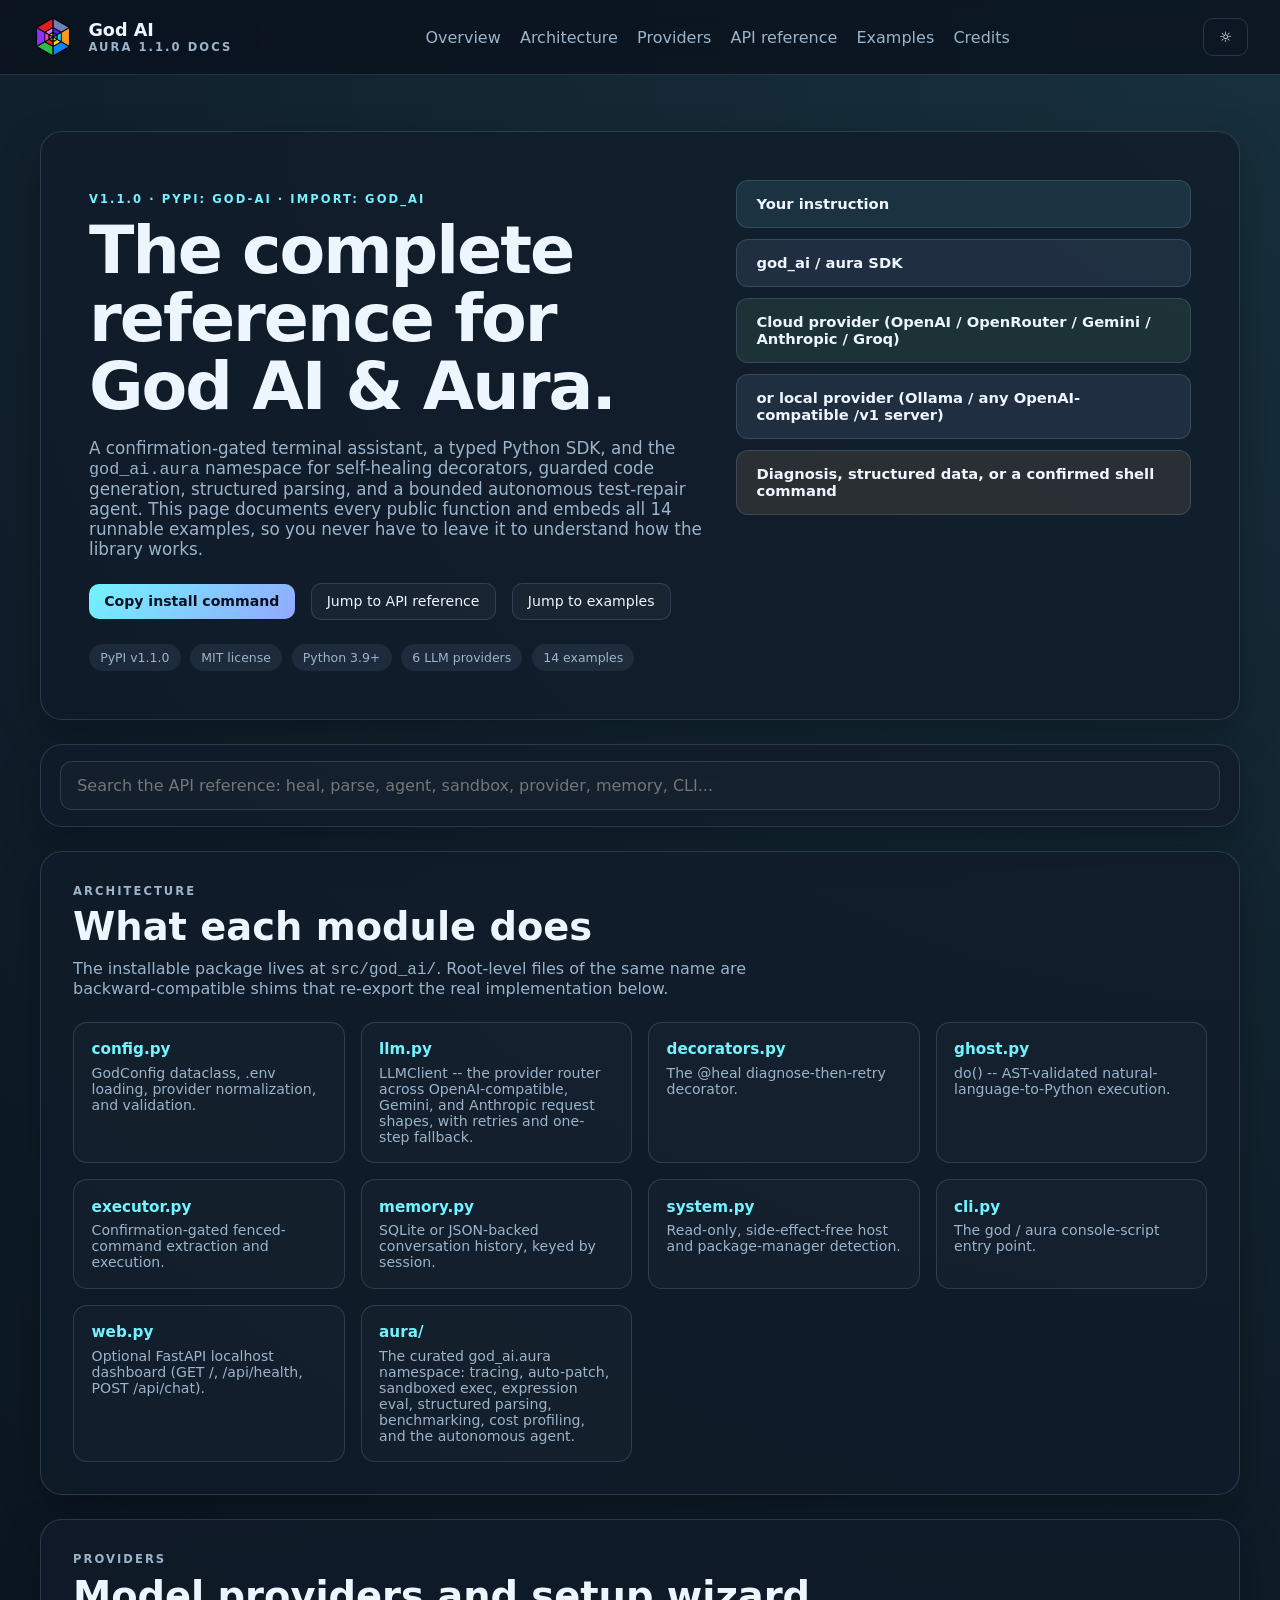
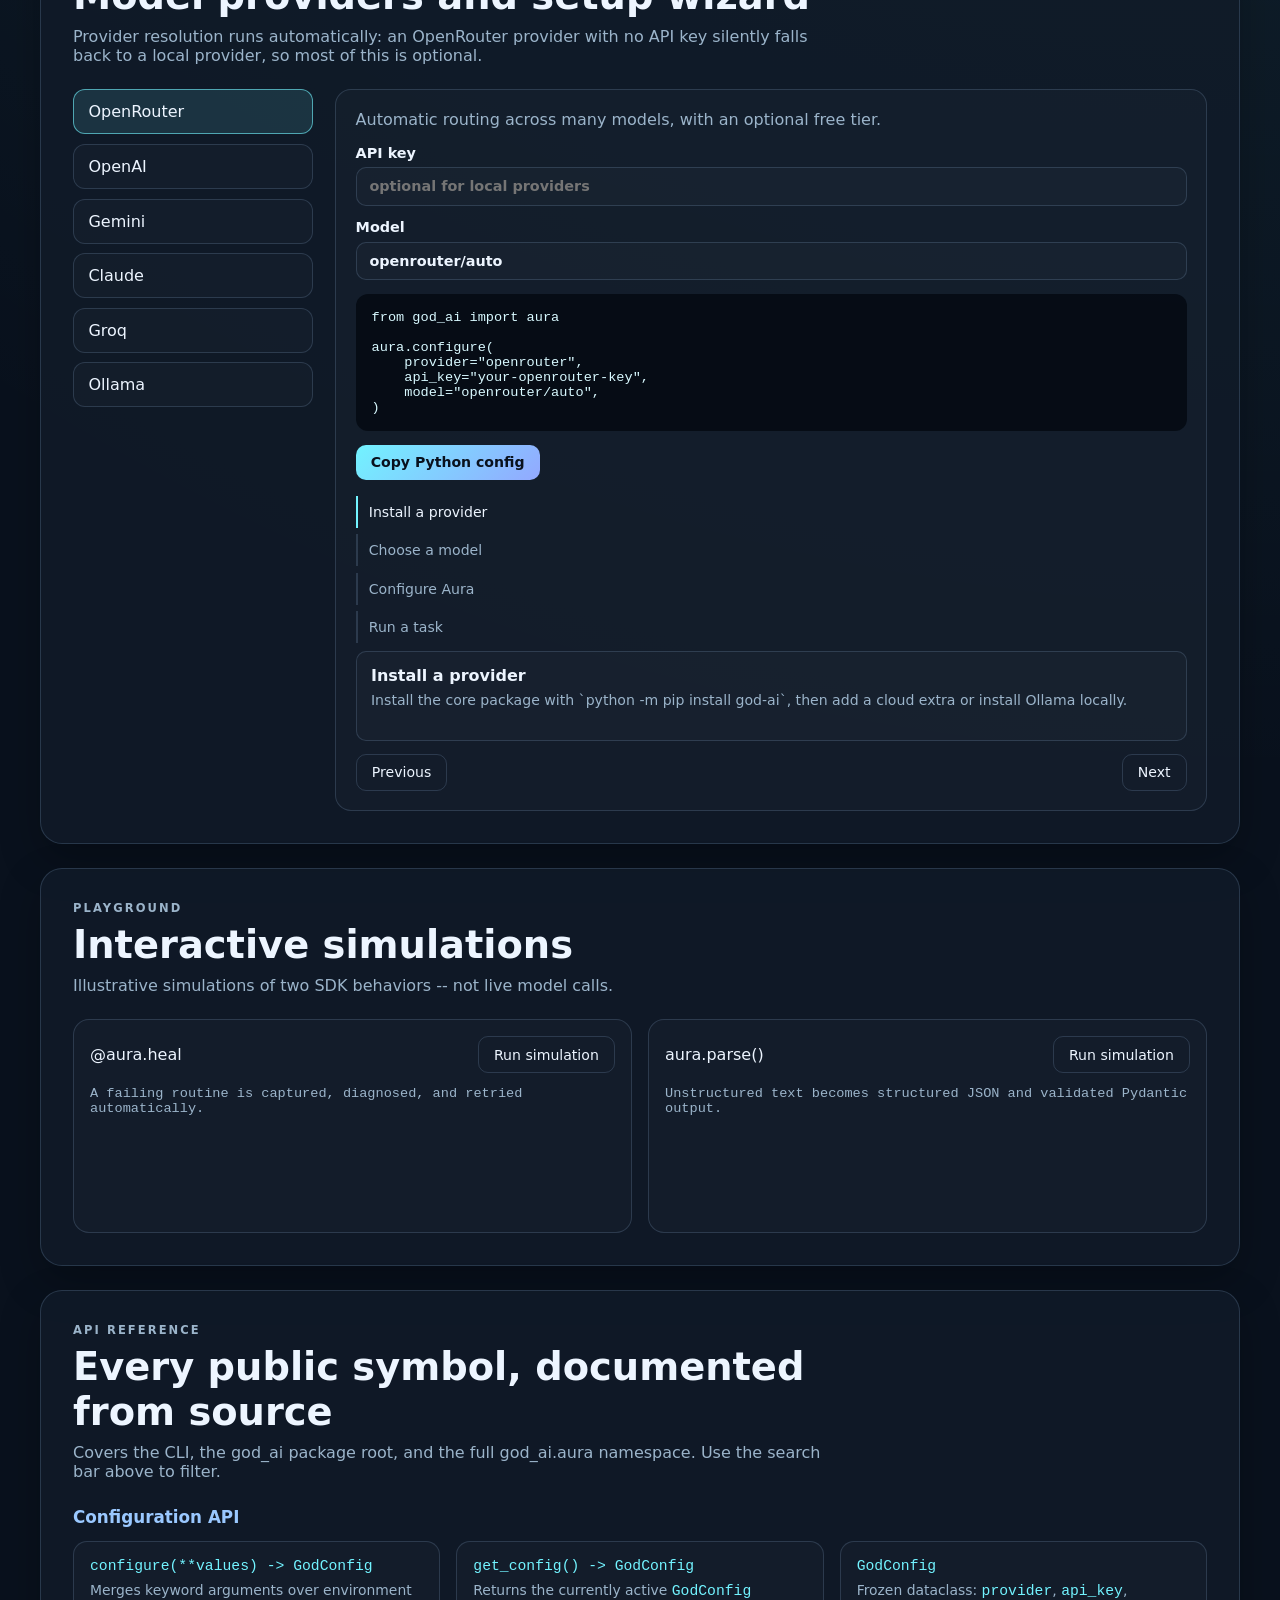
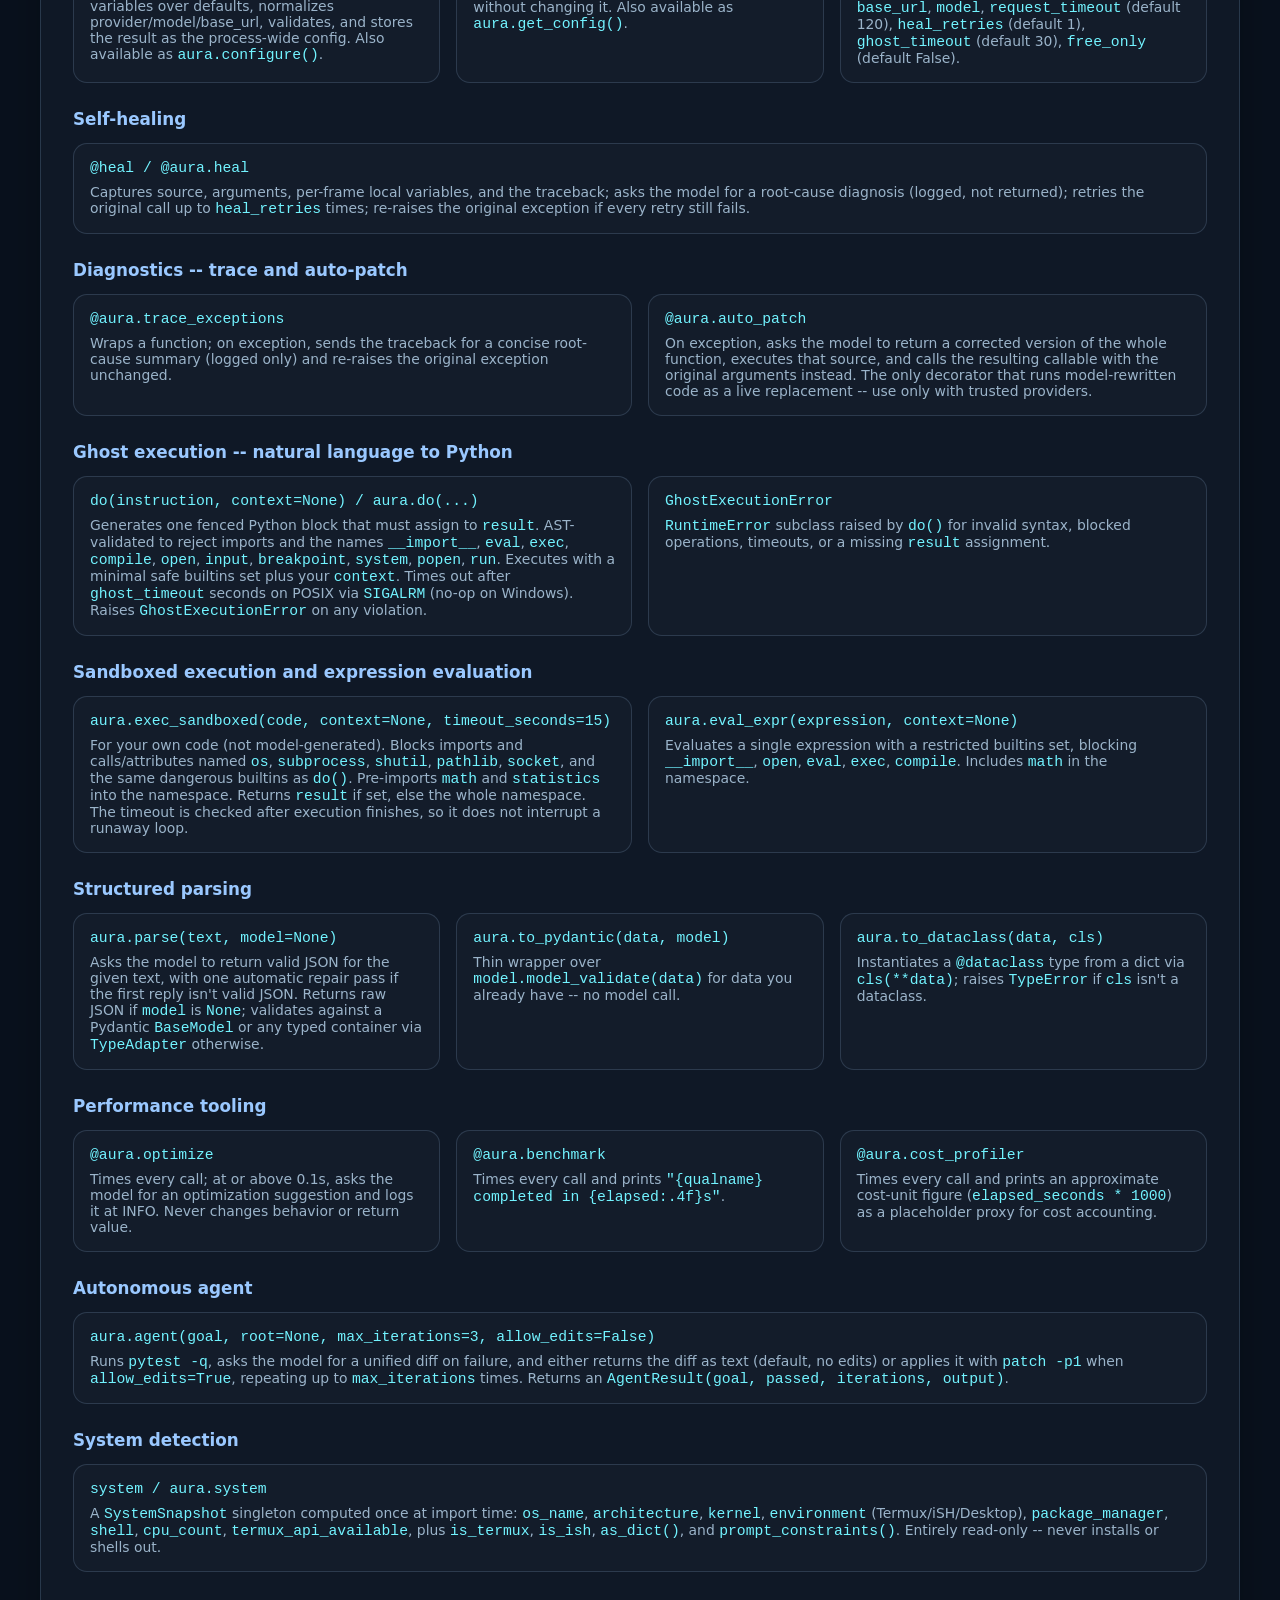
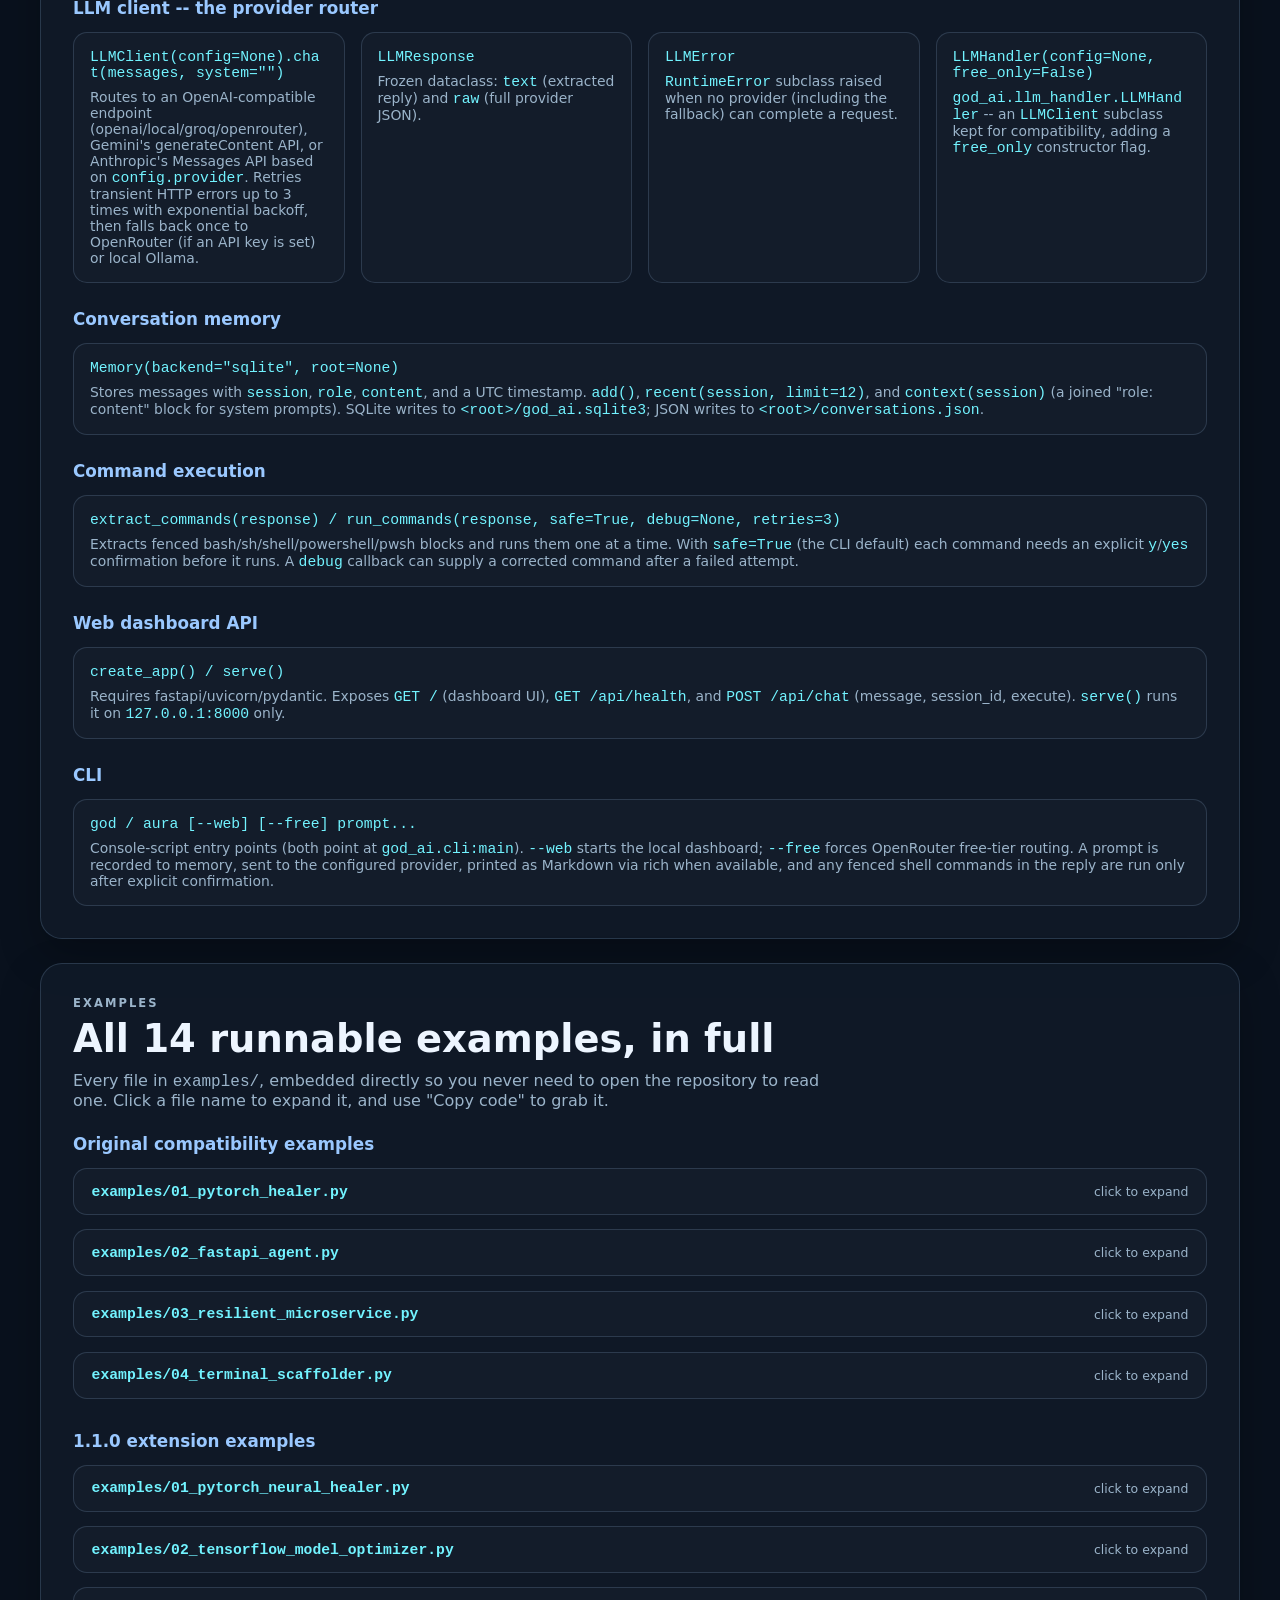
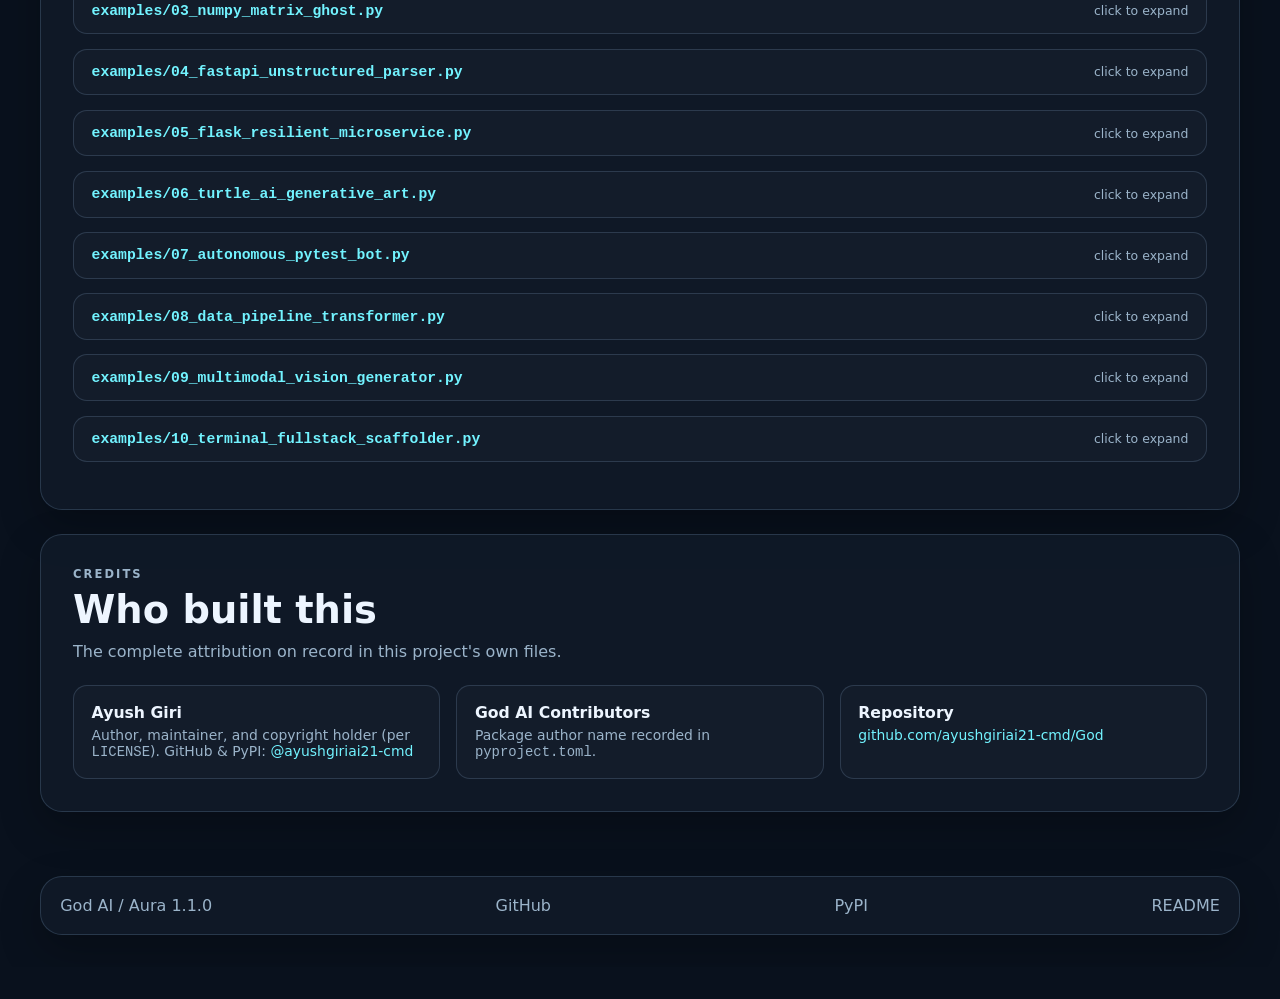
==== commit 3eb486ab: "Add files via upload" ====
--- a/docs/index.html
+++ b/docs/index.html
@@ -3,8 +3,8 @@
   <head>
     <meta charset="utf-8" />
     <meta name="viewport" content="width=device-width, initial-scale=1" />
-    <title>God AI / Aura 1.1.0</title>
-    <meta name="description" content="God AI v1.1.0 documentation portal for the Aura ecosystem." />
+    <title>God AI / Aura 1.1.0 -- Documentation</title>
+    <meta name="description" content="Full documentation for God AI v1.1.0: CLI, Python SDK, the god_ai.aura namespace, provider setup, and every example, in one static page." />
     <link rel="icon" type="image/png" href="assets/favicon_64x64.png" />
     <link rel="stylesheet" href="styles.css" />
   </head>
@@ -14,58 +14,85 @@
         <img src="assets/logo_255x255.png" alt="God AI logo" class="brand-logo" />
         <div>
           <div class="brand-name">God AI</div>
-          <div class="brand-sub">AURA 1.1.0</div>
+          <div class="brand-sub">AURA 1.1.0 DOCS</div>
         </div>
       </div>
       <nav class="nav">
         <a href="#overview">Overview</a>
+        <a href="#architecture">Architecture</a>
         <a href="#providers">Providers</a>
-        <a href="#playground">Playground</a>
-        <a href="#projects">Projects</a>
-        <a href="#api">API</a>
+        <a href="#api">API reference</a>
+        <a href="#examples">Examples</a>
+        <a href="#credits">Credits</a>
       </nav>
-      <button id="theme-toggle" class="ghost-button" type="button" aria-label="Toggle theme">☼</button>
+      <button id="theme-toggle" class="ghost-button" type="button" aria-label="Toggle theme">&#9788;</button>
     </header>
 
     <main>
       <section id="overview" class="hero panel">
         <div class="hero-copy">
-          <p class="eyebrow">V1.1.0 / AURA CORE ECOSYSTEM</p>
-          <h1>Developer automation with self-healing AI built in.</h1>
+          <p class="eyebrow">V1.1.0 &middot; PyPI: god-ai &middot; import: god_ai</p>
+          <h1>The complete reference for God AI &amp; Aura.</h1>
           <p class="lede">
-            God AI blends a terminal-first CLI, a typed Python SDK, and a web dashboard into one resilient workflow runner for local and cloud LLMs.
+            A confirmation-gated terminal assistant, a typed Python SDK, and the <code>god_ai.aura</code> namespace for
+            self-healing decorators, guarded code generation, structured parsing, and a bounded autonomous test-repair agent.
+            This page documents every public function and embeds all 14 runnable examples, so you never have to leave it to
+            understand how the library works.
           </p>
           <div class="cta-row">
-            <button class="primary-button" data-copy="python -m pip install god-ai" type="button">Copy install</button>
-            <a class="secondary-button" href="#api">Explore API</a>
+            <button class="primary-button" data-copy="python -m pip install god-ai" type="button">Copy install command</button>
+            <a class="secondary-button" href="#api">Jump to API reference</a>
+            <a class="secondary-button" href="#examples">Jump to examples</a>
           </div>
           <div class="badges">
             <span>PyPI v1.1.0</span>
-            <span>MIT</span>
+            <span>MIT license</span>
             <span>Python 3.9+</span>
-            <span>Ollama ready</span>
+            <span>6 LLM providers</span>
+            <span>14 examples</span>
           </div>
         </div>
         <div class="hero-visual">
           <div class="stack">
-            <div class="node node-core">Intent</div>
-            <div class="node node-sdk">Aura SDK</div>
-            <div class="node node-cloud">Cloud models</div>
-            <div class="node node-local">Local models</div>
-            <div class="node node-result">Workspace output</div>
+            <div class="node node-core">Your instruction</div>
+            <div class="node node-sdk">god_ai / aura SDK</div>
+            <div class="node node-cloud">Cloud provider (OpenAI / OpenRouter / Gemini / Anthropic / Groq)</div>
+            <div class="node node-local">or local provider (Ollama / any OpenAI-compatible /v1 server)</div>
+            <div class="node node-result">Diagnosis, structured data, or a confirmed shell command</div>
           </div>
         </div>
       </section>
 
       <section class="search-panel panel">
-        <label for="search-input" class="sr-only">Search functions and docs</label>
-        <input id="search-input" type="search" placeholder="Search for heal, parse, agent, CLI, provider, optimize..." />
+        <label for="search-input" class="sr-only">Search the API reference</label>
+        <input id="search-input" type="search" placeholder="Search the API reference: heal, parse, agent, sandbox, provider, memory, CLI..." />
+      </section>
+
+      <section id="architecture" class="panel docs-section">
+        <div class="section-heading">
+          <p class="eyebrow">ARCHITECTURE</p>
+          <h2>What each module does</h2>
+          <p>The installable package lives at <code>src/god_ai/</code>. Root-level files of the same name are backward-compatible shims that re-export the real implementation below.</p>
+        </div>
+        <div class="arch-grid">
+          <div class="arch-card"><h4>config.py</h4><p>GodConfig dataclass, .env loading, provider normalization, and validation.</p></div>
+          <div class="arch-card"><h4>llm.py</h4><p>LLMClient -- the provider router across OpenAI-compatible, Gemini, and Anthropic request shapes, with retries and one-step fallback.</p></div>
+          <div class="arch-card"><h4>decorators.py</h4><p>The @heal diagnose-then-retry decorator.</p></div>
+          <div class="arch-card"><h4>ghost.py</h4><p>do() -- AST-validated natural-language-to-Python execution.</p></div>
+          <div class="arch-card"><h4>executor.py</h4><p>Confirmation-gated fenced-command extraction and execution.</p></div>
+          <div class="arch-card"><h4>memory.py</h4><p>SQLite or JSON-backed conversation history, keyed by session.</p></div>
+          <div class="arch-card"><h4>system.py</h4><p>Read-only, side-effect-free host and package-manager detection.</p></div>
+          <div class="arch-card"><h4>cli.py</h4><p>The god / aura console-script entry point.</p></div>
+          <div class="arch-card"><h4>web.py</h4><p>Optional FastAPI localhost dashboard (GET /, /api/health, POST /api/chat).</p></div>
+          <div class="arch-card"><h4>aura/</h4><p>The curated god_ai.aura namespace: tracing, auto-patch, sandboxed exec, expression eval, structured parsing, benchmarking, cost profiling, and the autonomous agent.</p></div>
+        </div>
       </section>
 
       <section id="providers" class="panel docs-section">
         <div class="section-heading">
           <p class="eyebrow">PROVIDERS</p>
           <h2>Model providers and setup wizard</h2>
+          <p>Provider resolution runs automatically: an OpenRouter provider with no API key silently falls back to a local provider, so most of this is optional.</p>
         </div>
         <div class="provider-layout">
           <div class="provider-tabs" id="provider-tabs">
@@ -106,7 +133,8 @@
       <section id="playground" class="panel docs-section">
         <div class="section-heading">
           <p class="eyebrow">PLAYGROUND</p>
-          <h2>Interactive examples</h2>
+          <h2>Interactive simulations</h2>
+          <p>Illustrative simulations of two SDK behaviors -- not live model calls.</p>
         </div>
         <div class="playground-grid">
           <article class="demo-card">
@@ -126,63 +154,920 @@
         </div>
       </section>
 
-      <section id="projects" class="panel docs-section">
-        <div class="section-heading">
-          <p class="eyebrow">PROJECTS</p>
-          <h2>10 production-ready blueprints</h2>
-        </div>
-        <div class="project-list" id="project-list">
-          <article class="project-item">01. PyTorch neural healer</article>
-          <article class="project-item">02. TensorFlow model optimizer</article>
-          <article class="project-item">03. NumPy matrix ghost</article>
-          <article class="project-item">04. FastAPI parser</article>
-          <article class="project-item">05. Flask microservice</article>
-          <article class="project-item">06. Turtle generative art</article>
-          <article class="project-item">07. Pytest autonomous repair bot</article>
-          <article class="project-item">08. Data pipeline transformer</article>
-          <article class="project-item">09. Multimodal vision generator</article>
-          <article class="project-item">10. Full-stack scaffolder</article>
-        </div>
-      </section>
-
       <section id="api" class="panel docs-section">
         <div class="section-heading">
-          <p class="eyebrow">API</p>
-          <h2>SDK reference</h2>
-        </div>
-        <div id="api-list" class="api-list">
-          <article data-search="configure provider env local openrouter api key">
-            <code>aura.configure(...)</code>
-            <p>Set provider, key, model, endpoint, request timeout, and local fallback behavior.</p>
-          </article>
-          <article data-search="heal decorator retry traceback runtime diagnosis">
-            <code>@aura.heal</code>
-            <p>Capture failing function state, request a root-cause diagnosis, and retry once or more.</p>
-          </article>
-          <article data-search="trace exceptions logging root cause">
-            <code>aura.trace_exceptions</code>
-            <p>Wrap functions and emit runtime diagnostics with structured traceback context.</p>
-          </article>
-          <article data-search="do ghost execution sandbox ast allowed">
-            <code>aura.do(...)</code>
-            <p>Generate and execute guarded Python in a restricted sandbox with AST validation.</p>
-          </article>
-          <article data-search="parse pydantic json model validation">
-            <code>aura.parse(...)</code>
-            <p>Turn unstructured text into valid JSON or a typed Pydantic object.</p>
-          </article>
-          <article data-search="optimize benchmark cost profiler speed">
-            <code>@aura.optimize</code>
-            <p>Profile function execution and log optimization suggestions without changing behavior.</p>
-          </article>
-          <article data-search="agent pytest repair patch diff">
-            <code>aura.agent(...)</code>
-            <p>Run a bounded test-and-fix loop with optional diff-based patching.</p>
-          </article>
-          <article data-search="god cli prompt web free">
-            <code>god --web</code>
-            <p>Launch the local web dashboard or execute prompts in a confirmation-gated shell workflow.</p>
-          </article>
+          <p class="eyebrow">API REFERENCE</p>
+          <h2>Every public symbol, documented from source</h2>
+          <p>Covers the CLI, the god_ai package root, and the full god_ai.aura namespace. Use the search bar above to filter.</p>
+        </div>
+        <div id="api-list-wrap">
+<div class="api-group">
+<h3 class="api-group-title">Configuration API</h3>
+<div class="api-list">
+<article data-search="configure provider api key model env normalized validate">
+<code>configure(**values) -&gt; GodConfig</code>
+<p>Merges keyword arguments over environment variables over defaults, normalizes provider/model/base_url, validates, and stores the result as the process-wide config. Also available as <code>aura.configure()</code>.</p>
+</article>
+<article data-search="get_config current settings">
+<code>get_config() -&gt; GodConfig</code>
+<p>Returns the currently active <code>GodConfig</code> without changing it. Also available as <code>aura.get_config()</code>.</p>
+</article>
+<article data-search="godconfig dataclass provider api_key base_url model request_timeout heal_retries ghost_timeout free_only">
+<code>GodConfig</code>
+<p>Frozen dataclass: <code>provider</code>, <code>api_key</code>, <code>base_url</code>, <code>model</code>, <code>request_timeout</code> (default 120), <code>heal_retries</code> (default 1), <code>ghost_timeout</code> (default 30), <code>free_only</code> (default False).</p>
+</article>
+</div>
+</div>
+
+<div class="api-group">
+<h3 class="api-group-title">Self-healing</h3>
+<div class="api-list">
+<article data-search="heal decorator retry traceback runtime diagnosis locals source">
+<code>@heal / @aura.heal</code>
+<p>Captures source, arguments, per-frame local variables, and the traceback; asks the model for a root-cause diagnosis (logged, not returned); retries the original call up to <code>heal_retries</code> times; re-raises the original exception if every retry still fails.</p>
+</article>
+</div>
+</div>
+
+<div class="api-group">
+<h3 class="api-group-title">Diagnostics -- trace and auto-patch</h3>
+<div class="api-list">
+<article data-search="trace_exceptions logging root cause summary">
+<code>@aura.trace_exceptions</code>
+<p>Wraps a function; on exception, sends the traceback for a concise root-cause summary (logged only) and re-raises the original exception unchanged.</p>
+</article>
+<article data-search="auto_patch repair rewrite exec function body">
+<code>@aura.auto_patch</code>
+<p>On exception, asks the model to return a corrected version of the whole function, executes that source, and calls the resulting callable with the original arguments instead. The only decorator that runs model-rewritten code as a live replacement -- use only with trusted providers.</p>
+</article>
+</div>
+</div>
+
+<div class="api-group">
+<h3 class="api-group-title">Ghost execution -- natural language to Python</h3>
+<div class="api-list">
+<article data-search="do ghost execution sandbox ast allowed result blocked import sigalrm timeout">
+<code>do(instruction, context=None) / aura.do(...)</code>
+<p>Generates one fenced Python block that must assign to <code>result</code>. AST-validated to reject imports and the names <code>__import__</code>, <code>eval</code>, <code>exec</code>, <code>compile</code>, <code>open</code>, <code>input</code>, <code>breakpoint</code>, <code>system</code>, <code>popen</code>, <code>run</code>. Executes with a minimal safe builtins set plus your <code>context</code>. Times out after <code>ghost_timeout</code> seconds on POSIX via <code>SIGALRM</code> (no-op on Windows). Raises <code>GhostExecutionError</code> on any violation.</p>
+</article>
+<article data-search="ghostexecutionerror exception invalid python blocked name">
+<code>GhostExecutionError</code>
+<p><code>RuntimeError</code> subclass raised by <code>do()</code> for invalid syntax, blocked operations, timeouts, or a missing <code>result</code> assignment.</p>
+</article>
+</div>
+</div>
+
+<div class="api-group">
+<h3 class="api-group-title">Sandboxed execution and expression evaluation</h3>
+<div class="api-list">
+<article data-search="exec_sandboxed code context timeout blocked os subprocess socket math statistics">
+<code>aura.exec_sandboxed(code, context=None, timeout_seconds=15)</code>
+<p>For your own code (not model-generated). Blocks imports and calls/attributes named <code>os</code>, <code>subprocess</code>, <code>shutil</code>, <code>pathlib</code>, <code>socket</code>, and the same dangerous builtins as <code>do()</code>. Pre-imports <code>math</code> and <code>statistics</code> into the namespace. Returns <code>result</code> if set, else the whole namespace. The timeout is checked after execution finishes, so it does not interrupt a runaway loop.</p>
+</article>
+<article data-search="eval_expr expression restricted builtins">
+<code>aura.eval_expr(expression, context=None)</code>
+<p>Evaluates a single expression with a restricted builtins set, blocking <code>__import__</code>, <code>open</code>, <code>eval</code>, <code>exec</code>, <code>compile</code>. Includes <code>math</code> in the namespace.</p>
+</article>
+</div>
+</div>
+
+<div class="api-group">
+<h3 class="api-group-title">Structured parsing</h3>
+<div class="api-list">
+<article data-search="parse pydantic json model validation typeadapter repair">
+<code>aura.parse(text, model=None)</code>
+<p>Asks the model to return valid JSON for the given text, with one automatic repair pass if the first reply isn't valid JSON. Returns raw JSON if <code>model</code> is <code>None</code>; validates against a Pydantic <code>BaseModel</code> or any typed container via <code>TypeAdapter</code> otherwise.</p>
+</article>
+<article data-search="to_pydantic validate dict list basemodel">
+<code>aura.to_pydantic(data, model)</code>
+<p>Thin wrapper over <code>model.model_validate(data)</code> for data you already have -- no model call.</p>
+</article>
+<article data-search="to_dataclass instantiate dict cls">
+<code>aura.to_dataclass(data, cls)</code>
+<p>Instantiates a <code>@dataclass</code> type from a dict via <code>cls(**data)</code>; raises <code>TypeError</code> if <code>cls</code> isn't a dataclass.</p>
+</article>
+</div>
+</div>
+
+<div class="api-group">
+<h3 class="api-group-title">Performance tooling</h3>
+<div class="api-list">
+<article data-search="optimize suggestion slow threshold 0.1s logging">
+<code>@aura.optimize</code>
+<p>Times every call; at or above 0.1s, asks the model for an optimization suggestion and logs it at INFO. Never changes behavior or return value.</p>
+</article>
+<article data-search="benchmark timing print elapsed">
+<code>@aura.benchmark</code>
+<p>Times every call and prints <code>"{qualname} completed in {elapsed:.4f}s"</code>.</p>
+</article>
+<article data-search="cost_profiler cost units approximate">
+<code>@aura.cost_profiler</code>
+<p>Times every call and prints an approximate cost-unit figure (<code>elapsed_seconds * 1000</code>) as a placeholder proxy for cost accounting.</p>
+</article>
+</div>
+</div>
+
+<div class="api-group">
+<h3 class="api-group-title">Autonomous agent</h3>
+<div class="api-list">
+<article data-search="agent pytest repair patch diff iterations allow_edits">
+<code>aura.agent(goal, root=None, max_iterations=3, allow_edits=False)</code>
+<p>Runs <code>pytest -q</code>, asks the model for a unified diff on failure, and either returns the diff as text (default, no edits) or applies it with <code>patch -p1</code> when <code>allow_edits=True</code>, repeating up to <code>max_iterations</code> times. Returns an <code>AgentResult(goal, passed, iterations, output)</code>.</p>
+</article>
+</div>
+</div>
+
+<div class="api-group">
+<h3 class="api-group-title">System detection</h3>
+<div class="api-list">
+<article data-search="system snapshot termux ish desktop package manager read-only detect">
+<code>system / aura.system</code>
+<p>A <code>SystemSnapshot</code> singleton computed once at import time: <code>os_name</code>, <code>architecture</code>, <code>kernel</code>, <code>environment</code> (Termux/iSH/Desktop), <code>package_manager</code>, <code>shell</code>, <code>cpu_count</code>, <code>termux_api_available</code>, plus <code>is_termux</code>, <code>is_ish</code>, <code>as_dict()</code>, and <code>prompt_constraints()</code>. Entirely read-only -- never installs or shells out.</p>
+</article>
+</div>
+</div>
+
+<div class="api-group">
+<h3 class="api-group-title">LLM client -- the provider router</h3>
+<div class="api-list">
+<article data-search="llmclient chat providers openai openrouter groq local gemini anthropic fallback retry">
+<code>LLMClient(config=None).chat(messages, system="")</code>
+<p>Routes to an OpenAI-compatible endpoint (openai/local/groq/openrouter), Gemini's generateContent API, or Anthropic's Messages API based on <code>config.provider</code>. Retries transient HTTP errors up to 3 times with exponential backoff, then falls back once to OpenRouter (if an API key is set) or local Ollama.</p>
+</article>
+<article data-search="llmresponse text raw dataclass">
+<code>LLMResponse</code>
+<p>Frozen dataclass: <code>text</code> (extracted reply) and <code>raw</code> (full provider JSON).</p>
+</article>
+<article data-search="llmerror exception provider failure">
+<code>LLMError</code>
+<p><code>RuntimeError</code> subclass raised when no provider (including the fallback) can complete a request.</p>
+</article>
+<article data-search="llmhandler free_only compatibility subclass">
+<code>LLMHandler(config=None, free_only=False)</code>
+<p><code>god_ai.llm_handler.LLMHandler</code> -- an <code>LLMClient</code> subclass kept for compatibility, adding a <code>free_only</code> constructor flag.</p>
+</article>
+</div>
+</div>
+
+<div class="api-group">
+<h3 class="api-group-title">Conversation memory</h3>
+<div class="api-list">
+<article data-search="memory sqlite json backend session add recent context">
+<code>Memory(backend="sqlite", root=None)</code>
+<p>Stores messages with <code>session</code>, <code>role</code>, <code>content</code>, and a UTC timestamp. <code>add()</code>, <code>recent(session, limit=12)</code>, and <code>context(session)</code> (a joined "role: content" block for system prompts). SQLite writes to <code>&lt;root&gt;/god_ai.sqlite3</code>; JSON writes to <code>&lt;root&gt;/conversations.json</code>.</p>
+</article>
+</div>
+</div>
+
+<div class="api-group">
+<h3 class="api-group-title">Command execution</h3>
+<div class="api-list">
+<article data-search="extract_commands run_commands executionresult fenced bash confirmation gated">
+<code>extract_commands(response) / run_commands(response, safe=True, debug=None, retries=3)</code>
+<p>Extracts fenced bash/sh/shell/powershell/pwsh blocks and runs them one at a time. With <code>safe=True</code> (the CLI default) each command needs an explicit <code>y</code>/<code>yes</code> confirmation before it runs. A <code>debug</code> callback can supply a corrected command after a failed attempt.</p>
+</article>
+</div>
+</div>
+
+<div class="api-group">
+<h3 class="api-group-title">Web dashboard API</h3>
+<div class="api-list">
+<article data-search="web dashboard fastapi create_app serve endpoints health chat">
+<code>create_app() / serve()</code>
+<p>Requires fastapi/uvicorn/pydantic. Exposes <code>GET /</code> (dashboard UI), <code>GET /api/health</code>, and <code>POST /api/chat</code> (message, session_id, execute). <code>serve()</code> runs it on <code>127.0.0.1:8000</code> only.</p>
+</article>
+</div>
+</div>
+
+<div class="api-group">
+<h3 class="api-group-title">CLI</h3>
+<div class="api-list">
+<article data-search="god cli prompt web free flag entry point console script">
+<code>god / aura [--web] [--free] prompt...</code>
+<p>Console-script entry points (both point at <code>god_ai.cli:main</code>). <code>--web</code> starts the local dashboard; <code>--free</code> forces OpenRouter free-tier routing. A prompt is recorded to memory, sent to the configured provider, printed as Markdown via rich when available, and any fenced shell commands in the reply are run only after explicit confirmation.</p>
+</article>
+</div>
+</div>
+
+        </div>
+      </section>
+
+      <section id="examples" class="panel docs-section">
+        <div class="section-heading">
+          <p class="eyebrow">EXAMPLES</p>
+          <h2>All 14 runnable examples, in full</h2>
+          <p>Every file in <code>examples/</code>, embedded directly so you never need to open the repository to read one. Click a file name to expand it, and use "Copy code" to grab it.</p>
+        </div>
+        <div id="example-list">
+<div class="example-group">
+<h3 class="example-group-title">Original compatibility examples</h3>
+<details class="example-card">
+<summary><code>examples/01_pytorch_healer.py</code><span class="example-toggle-hint">click to expand</span></summary>
+<p class="example-desc">Self-healing PyTorch shape-mismatch trainer. Deliberately feeds NHWC data into an NCHW convolution, lets @aura.heal diagnose it, then retries with a corrected, contiguous batch.</p>
+<div class="code-block">
+<button class="copy-code ghost-button" type="button" data-copy-target="true">Copy code</button>
+<pre><code>"""Self-healing PyTorch shape-mismatch training example.
+
+Run after installing the optional dependencies:
+    python -m pip install torch numpy
+    python examples/01_pytorch_healer.py
+"""
+
+from __future__ import annotations
+
+import logging
+from typing import Any
+
+import numpy as np
+import torch
+from torch import nn
+
+from god_ai import aura
+
+logging.basicConfig(level=logging.INFO, format="%(levelname)s %(name)s: %(message)s")
+
+
+class TinyCNN(nn.Module):
+    def __init__(self) -&gt; None:
+        super().__init__()
+        self.features = nn.Sequential(nn.Conv2d(3, 8, 3, padding=1), nn.ReLU(), nn.AdaptiveAvgPool2d((1, 1)))
+        self.classifier = nn.Linear(8, 2)
+
+    def forward(self, batch: torch.Tensor) -&gt; torch.Tensor:
+        return self.classifier(self.features(batch).flatten(1))
+
+
+_attempts = 0
+
+
+@aura.heal
+def train_step(model: nn.Module, batch: torch.Tensor, target: torch.Tensor) -&gt; float:
+    """Demonstrate diagnosis of NCHW versus NHWC input and a repaired retry."""
+    global _attempts
+    _attempts += 1
+    if _attempts == 1:
+        # Deliberately provide NHWC data to an NCHW convolution.
+        model(batch.permute(0, 2, 3, 1))
+    else:
+        # The retry represents the fix identified by the model diagnosis.
+        batch = batch.contiguous()
+    prediction = model(batch)
+    loss = nn.functional.cross_entropy(prediction, target)
+    loss.backward()
+    return float(loss.detach())
+
+
+def main() -&gt; None:
+    aura.configure(provider="ollama", model="llama3", heal_retries=1)
+    rng = np.random.default_rng(7)
+    batch = torch.tensor(rng.normal(size=(4, 3, 16, 16)), dtype=torch.float32)
+    target = torch.tensor([0, 1, 0, 1])
+    model = TinyCNN()
+    try:
+        loss = train_step(model, batch, target)
+    except RuntimeError as exc:
+        print(f"The model diagnosis was logged, but the retry still needs a corrected batch: {exc}")
+        fixed_batch = batch.contiguous()
+        loss = float(nn.functional.cross_entropy(model(fixed_batch), target).detach())
+    print(f"NCHW batch shape: {tuple(batch.shape)}; training loss: {loss:.4f}")
+
+
+if __name__ == "__main__":
+    main()
+</code></pre>
+</div>
+</details>
+<details class="example-card">
+<summary><code>examples/02_fastapi_agent.py</code><span class="example-toggle-hint">click to expand</span></summary>
+<p class="example-desc">Fetches a web page, uses aura.parse() to turn it into a validated Article Pydantic model, and exposes the result over a small FastAPI service.</p>
+<div class="code-block">
+<button class="copy-code ghost-button" type="button" data-copy-target="true">Copy code</button>
+<pre><code>"""Fetch text, parse it into Pydantic records, and expose a FastAPI endpoint.
+
+Run:
+    python -m pip install fastapi uvicorn requests pydantic
+    python examples/02_fastapi_agent.py
+"""
+
+from __future__ import annotations
+
+import os
+from typing import Any
+
+import requests
+from fastapi import FastAPI, HTTPException
+from pydantic import BaseModel
+
+from god_ai import aura
+
+
+class Article(BaseModel):
+    title: str
+    summary: str
+    source_url: str
+
+
+app = FastAPI(title="God AI Structured Article API")
+_articles: list[Article] = []
+
+
+def fetch_text(url: str) -&gt; str:
+    response = requests.get(url, timeout=15)
+    response.raise_for_status()
+    return response.text[:12000]
+
+
+def structure_article(raw: str, source_url: str) -&gt; Article:
+    parsed = aura.parse(
+        f"Extract a short title and summary from this web text:\n{raw}",
+        Article,
+    )
+    return parsed.model_copy(update={"source_url": source_url})
+
+
+@app.get("/articles", response_model=list[Article])
+def articles() -&gt; list[Article]:
+    return _articles
+
+
+@app.post("/articles/scrape", response_model=Article)
+def scrape(url: str) -&gt; Article:
+    try:
+        article = structure_article(fetch_text(url), url)
+    except (requests.RequestException, ValueError) as exc:
+        raise HTTPException(status_code=502, detail=str(exc)) from exc
+    _articles.append(article)
+    return article
+
+
+def main() -&gt; None:
+    import uvicorn
+
+    aura.configure(
+        provider=os.getenv("AURA_PROVIDER", "ollama"),
+        model=os.getenv("AURA_MODEL", "llama3"),
+        base_url=os.getenv("AURA_BASE_URL", "http://localhost:11434/v1"),
+    )
+    uvicorn.run(app, host="127.0.0.1", port=int(os.getenv("PORT", "8001")))
+
+
+if __name__ == "__main__":
+    main()
+</code></pre>
+</div>
+</details>
+<details class="example-card">
+<summary><code>examples/03_resilient_microservice.py</code><span class="example-toggle-hint">click to expand</span></summary>
+<p class="example-desc">Computes a covariance matrix locally with NumPy while demonstrating the LLMClient provider fallback chain (primary provider to OpenRouter to Ollama).</p>
+<div class="code-block">
+<button class="copy-code ghost-button" type="button" data-copy-target="true">Copy code</button>
+<pre><code>"""Matrix service with model-provider fallback and NumPy processing.
+
+Run:
+    python -m pip install numpy
+    python examples/03_resilient_microservice.py
+"""
+
+from __future__ import annotations
+
+import logging
+import os
+
+import numpy as np
+
+from god_ai import aura
+from god_ai.llm import LLMClient, LLMError
+
+logging.basicConfig(level=logging.INFO, format="%(levelname)s: %(message)s")
+
+
+def matrix_transform(matrix: np.ndarray) -&gt; np.ndarray:
+    """Use NumPy locally; the SDK remains available for model-assisted plans."""
+    centered = matrix - matrix.mean(axis=0, keepdims=True)
+    covariance = centered.T @ centered / max(1, matrix.shape[0] - 1)
+    return covariance
+
+
+def choose_provider() -&gt; None:
+    try:
+        client = LLMClient()
+        client.chat([{"role": "user", "content": "Reply with the active provider name only."}])
+        logging.info("Cloud/local provider responded successfully")
+    except LLMError as exc:
+        logging.warning("All configured providers failed: %s", exc)
+
+
+def main() -&gt; None:
+    aura.configure(
+        provider=os.getenv("AURA_PROVIDER", "openrouter"),
+        api_key=os.getenv("AURA_API_KEY", ""),
+        model=os.getenv("AURA_MODEL", "openrouter/auto"),
+        base_url=os.getenv("AURA_BASE_URL", ""),
+    )
+    choose_provider()
+    data = np.arange(12, dtype=float).reshape(4, 3)
+    covariance = matrix_transform(data)
+    print("Input matrix:\n", data)
+    print("Covariance matrix:\n", covariance)
+    print("Configured fallback chain: primary -&gt; OpenRouter -&gt; Ollama")
+
+
+if __name__ == "__main__":
+    main()
+</code></pre>
+</div>
+</details>
+<details class="example-card">
+<summary><code>examples/04_terminal_scaffolder.py</code><span class="example-toggle-hint">click to expand</span></summary>
+<p class="example-desc">Confirmation-gated scaffolder: writes a small dashboard (HTML/CSS/JS) to disk, then asks before starting a local HTTP server to preview it.</p>
+<div class="code-block">
+<button class="copy-code ghost-button" type="button" data-copy-target="true">Copy code</button>
+<pre><code>"""Create and serve a responsive dashboard after a confirmation-gated prompt.
+
+Run:
+    python examples/04_terminal_scaffolder.py
+"""
+
+from __future__ import annotations
+
+import http.server
+import subprocess
+import socketserver
+from pathlib import Path
+
+
+
+HTML = """&lt;!doctype html&gt;&lt;html lang='en'&gt;&lt;head&gt;&lt;meta charset='utf-8'&gt;&lt;meta name='viewport' content='width=device-width,initial-scale=1'&gt;&lt;title&gt;God AI Dashboard&lt;/title&gt;&lt;link rel='stylesheet' href='style.css'&gt;&lt;/head&gt;&lt;body&gt;&lt;main&gt;&lt;p class='eyebrow'&gt;God AI&lt;/p&gt;&lt;h1&gt;Operations dashboard&lt;/h1&gt;&lt;section class='grid'&gt;&lt;article&gt;&lt;strong&gt;Revenue&lt;/strong&gt;&lt;b&gt;$42,840&lt;/b&gt;&lt;span&gt;+12.4%&lt;/span&gt;&lt;/article&gt;&lt;article&gt;&lt;strong&gt;Active users&lt;/strong&gt;&lt;b&gt;8,294&lt;/b&gt;&lt;span&gt;+8.1%&lt;/span&gt;&lt;/article&gt;&lt;article&gt;&lt;strong&gt;System status&lt;/strong&gt;&lt;b&gt;Healthy&lt;/b&gt;&lt;span&gt;All services online&lt;/span&gt;&lt;/article&gt;&lt;/section&gt;&lt;button id='refresh'&gt;Refresh metrics&lt;/button&gt;&lt;p id='status'&gt;&lt;/p&gt;&lt;/main&gt;&lt;script src='app.js'&gt;&lt;/script&gt;&lt;/body&gt;&lt;/html&gt;"""
+CSS = """*{box-sizing:border-box}body{margin:0;background:#101827;color:#edf2f7;font:16px system-ui,sans-serif}main{max-width:960px;margin:0 auto;padding:12vh 1.5rem}.eyebrow{color:#67e8f9;text-transform:uppercase;letter-spacing:.2em;font-size:.75rem}h1{font-size:clamp(2.4rem,7vw,5rem);margin:.2rem 0 3rem}.grid{display:grid;grid-template-columns:repeat(auto-fit,minmax(190px,1fr));gap:1rem}.grid article{background:#182438;border:1px solid #334155;border-radius:14px;padding:1.25rem;display:grid;gap:.7rem}.grid b{font-size:2rem}.grid span{color:#67e8f9}button{margin-top:2rem;padding:.8rem 1rem;border:0;border-radius:8px;background:#67e8f9;color:#082f49;font-weight:700}"""
+JS = """document.querySelector('#refresh').addEventListener('click',()=&gt;{document.querySelector('#status').textContent='Metrics refreshed at '+new Date().toLocaleTimeString()})"""
+
+
+def scaffold(root: Path) -&gt; Path:
+    project = root / "god-dashboard"
+    project.mkdir(parents=True, exist_ok=True)
+    (project / "index.html").write_text(HTML, encoding="utf-8")
+    (project / "style.css").write_text(CSS, encoding="utf-8")
+    (project / "app.js").write_text(JS, encoding="utf-8")
+    return project
+
+
+def main() -&gt; None:
+    instruction = "Create a responsive dashboard using Tailwind CSS and JavaScript"
+    print(f"Requested: {instruction}")
+    project = scaffold(Path.cwd())
+    command = "python -m http.server 8765"
+    if input(f"Run `{command}` in {project}? [Y/n] ").strip().lower() not in {"", "y", "yes"}:
+        print(f"Dashboard files are in {project}; server launch skipped.")
+        return
+    process = subprocess.Popen(command.split(), cwd=project)
+    print(f"Dashboard files are in {project}")
+    print("Serving at http://127.0.0.1:8765; press Ctrl+C to stop.")
+    try:
+        process.wait()
+    except KeyboardInterrupt:
+        process.terminate()
+
+
+if __name__ == "__main__":
+    main()
+</code></pre>
+</div>
+</details>
+</div>
+<div class="example-group">
+<h3 class="example-group-title">1.1.0 extension examples</h3>
+<details class="example-card">
+<summary><code>examples/01_pytorch_neural_healer.py</code><span class="example-toggle-hint">click to expand</span></summary>
+<p class="example-desc">A minimal PyTorch training loop stacked with @aura.heal and @aura.trace_exceptions to show both decorators composing on the same function.</p>
+<div class="code-block">
+<button class="copy-code ghost-button" type="button" data-copy-target="true">Copy code</button>
+<pre><code>from __future__ import annotations
+
+import numpy as np
+import torch
+from torch import nn
+
+from god_ai import aura
+
+
+@aura.heal
+@aura.trace_exceptions
+def train_healer_example(batch_size: int = 8):
+    x = np.random.randn(batch_size, 4).astype(np.float32)
+    y = np.random.randn(batch_size, 2).astype(np.float32)
+    model = nn.Sequential(
+        nn.Linear(4, 8),
+        nn.ReLU(),
+        nn.Linear(8, 2),
+    )
+    loss_fn = nn.MSELoss()
+    optimizer = torch.optim.Adam(model.parameters(), lr=1e-3)
+
+    inputs = torch.tensor(x)
+    target = torch.tensor(y)
+    for _ in range(4):
+        optimizer.zero_grad()
+        outputs = model(inputs)
+        loss = loss_fn(outputs, target)
+        loss.backward()
+        optimizer.step()
+
+    if outputs.shape != target.shape:
+        raise ValueError(f"Tensor shape mismatch: {outputs.shape} vs {target.shape}")
+
+    return {"loss": float(loss.item()), "shape": list(outputs.shape)}
+
+
+if __name__ == "__main__":
+    result = train_healer_example()
+    print("pytorch neural healer:", result)
+</code></pre>
+</div>
+</details>
+<details class="example-card">
+<summary><code>examples/02_tensorflow_model_optimizer.py</code><span class="example-toggle-hint">click to expand</span></summary>
+<p class="example-desc">Trains a small Keras MNIST classifier under @aura.optimize and @aura.cost_profiler to report timing and an approximate cost figure.</p>
+<div class="code-block">
+<button class="copy-code ghost-button" type="button" data-copy-target="true">Copy code</button>
+<pre><code>from __future__ import annotations
+
+import numpy as np
+
+try:
+    import tensorflow as tf
+except ImportError as exc:  # pragma: no cover
+    raise SystemExit("Install the aura extra: pip install 'god-ai[aura]' or install tensorflow") from exc
+
+from god_ai import aura
+
+
+@aura.optimize
+@aura.cost_profiler
+def build_and_train_classifier():
+    (x_train, y_train), _ = tf.keras.datasets.mnist.load_data()
+    x_train = x_train.astype("float32") / 255.0
+    y_train = tf.keras.utils.to_categorical(y_train, 10)
+
+    model = tf.keras.Sequential(
+        [
+            tf.keras.layers.Input((28, 28)),
+            tf.keras.layers.Flatten(),
+            tf.keras.layers.Dense(128, activation="relu"),
+            tf.keras.layers.Dense(64, activation="relu"),
+            tf.keras.layers.Dense(10, activation="softmax"),
+        ]
+    )
+    model.compile(optimizer="adam", loss="categorical_crossentropy", metrics=["accuracy"])
+    history = model.fit(x_train[:2048], y_train[:2048], epochs=2, batch_size=64, verbose=0)
+    return {"accuracy": float(np.max(history.history["accuracy"])), "loss": float(np.min(history.history["loss"]))}
+
+
+if __name__ == "__main__":
+    print(build_and_train_classifier())
+</code></pre>
+</div>
+</details>
+<details class="example-card">
+<summary><code>examples/03_numpy_matrix_ghost.py</code><span class="example-toggle-hint">click to expand</span></summary>
+<p class="example-desc">Uses aura.do() to generate and safely execute a matrix-transform snippet from a natural-language instruction, then benchmarks a hand-written equivalent with @aura.benchmark.</p>
+<div class="code-block">
+<button class="copy-code ghost-button" type="button" data-copy-target="true">Copy code</button>
+<pre><code>from __future__ import annotations
+
+import numpy as np
+
+from god_ai import aura
+
+
+context = {
+    "matrix": np.array([[1.0, 2.0], [3.0, 4.0]], dtype=np.float64),
+    "vector": np.array([5.0, 6.0], dtype=np.float64),
+}
+
+
+result = aura.do(
+    "Create a matrix transform that returns the dot product of matrix and vector, then normalizes it, and assigns it to result.",
+    context=context,
+)
+
+print("matrix ghost result:", result)
+
+
+@aura.benchmark
+def matrix_transform(matrix: np.ndarray, vector: np.ndarray) -&gt; np.ndarray:
+    projected = matrix @ vector
+    normalized = projected / np.linalg.norm(projected)
+    return normalized
+
+
+if __name__ == "__main__":
+    sample = np.array([[2.0, 1.0], [0.5, 3.0]], dtype=np.float64)
+    vector = np.array([1.0, -1.0], dtype=np.float64)
+    print(matrix_transform(sample, vector))
+</code></pre>
+</div>
+</details>
+<details class="example-card">
+<summary><code>examples/04_fastapi_unstructured_parser.py</code><span class="example-toggle-hint">click to expand</span></summary>
+<p class="example-desc">Parses a block of unstructured text into a validated ExtractedRecord via aura.parse(), served through a FastAPI GET endpoint when FastAPI is installed.</p>
+<div class="code-block">
+<button class="copy-code ghost-button" type="button" data-copy-target="true">Copy code</button>
+<pre><code>"""Parse unstructured text into a validated Pydantic record and serve it over FastAPI.
+
+Run:
+    python -m pip install fastapi uvicorn pydantic
+    python examples/04_fastapi_unstructured_parser.py
+"""
+
+from __future__ import annotations
+
+from pydantic import BaseModel, Field
+
+from god_ai import aura
+
+
+class ExtractedRecord(BaseModel):
+    title: str
+    summary: str
+    entities: list[str] = Field(default_factory=list)
+    priority: str = "medium"
+
+
+text_blob = """
+Acme Launches Edge Router
+The team completed beta testing for the new edge router in North America.
+Key stakeholders: product, infra, and security. This is a high-priority rollout.
+"""
+
+
+try:
+    from fastapi import FastAPI
+
+    app = FastAPI(title="Aura Unstructured Parser API")
+
+    @app.get("/parse")
+    def parse_endpoint() -&gt; dict[str, object]:
+        parsed = aura.parse(text_blob, ExtractedRecord)
+        return parsed.model_dump()
+except ImportError:  # pragma: no cover
+    app = None
+
+
+if __name__ == "__main__":
+    if app is None:
+        print(aura.parse(text_blob, ExtractedRecord))
+    else:
+        import uvicorn
+
+        uvicorn.run(app, host="127.0.0.1", port=8000)
+</code></pre>
+</div>
+</details>
+<details class="example-card">
+<summary><code>examples/05_flask_resilient_microservice.py</code><span class="example-toggle-hint">click to expand</span></summary>
+<p class="example-desc">A Flask microservice whose /infer route calls aura.do() and always returns a response, falling back to a static message if generation fails.</p>
+<div class="code-block">
+<button class="copy-code ghost-button" type="button" data-copy-target="true">Copy code</button>
+<pre><code>from __future__ import annotations
+
+import os
+from typing import Any
+
+from flask import Flask, jsonify, request
+
+from god_ai import aura
+
+app = Flask(__name__)
+
+DEFAULT_ENDPOINT = os.getenv("OLLAMA_URL", "http://localhost:11434/v1/chat/completions")
+
+
+@app.get("/health")
+def health() -&gt; dict[str, Any]:
+    return {"status": "ok", "provider": "local-ollama", "endpoint": DEFAULT_ENDPOINT}
+
+
+@app.post("/infer")
+def infer() -&gt; Any:
+    payload = request.get_json(silent=True) or {}
+    prompt = str(payload.get("prompt", "Explain the system health in one sentence."))
+    try:
+        result = aura.do(
+            "Return a one-sentence summary of the requested prompt and store it in result.",
+            context={"prompt": prompt},
+        )
+        return jsonify({"response": result, "fallback": False})
+    except Exception:
+        return jsonify({"response": f"Fall back: {prompt} is being processed by the resilience layer.", "fallback": True})
+
+
+if __name__ == "__main__":
+    app.run(host="0.0.0.0", port=5000, debug=False)
+</code></pre>
+</div>
+</details>
+<details class="example-card">
+<summary><code>examples/06_turtle_ai_generative_art.py</code><span class="example-toggle-hint">click to expand</span></summary>
+<p class="example-desc">Draws a radial geometric pattern with Python's standard-library turtle module -- no extra dependency, but needs a display.</p>
+<div class="code-block">
+<button class="copy-code ghost-button" type="button" data-copy-target="true">Copy code</button>
+<pre><code>from __future__ import annotations
+
+import turtle
+
+from god_ai import aura
+
+
+def generate_art(command: str) -&gt; None:
+    screen = turtle.Screen()
+    screen.title("Aura Generative Art")
+    artist = turtle.Turtle()
+    artist.speed(0)
+    artist.penup()
+    artist.goto(-150, 0)
+    artist.pendown()
+
+    for index in range(12):
+        artist.forward(60)
+        artist.left(30)
+        artist.circle(25)
+
+    artist.hideturtle()
+    screen.onkey(lambda: screen.bye(), "q")
+    screen.listen()
+    screen.mainloop()
+
+
+if __name__ == "__main__":
+    generate_art("Create a radial geometric pattern")
+</code></pre>
+</div>
+</details>
+<details class="example-card">
+<summary><code>examples/07_autonomous_pytest_bot.py</code><span class="example-toggle-hint">click to expand</span></summary>
+<p class="example-desc">Runs aura.agent() against the repository's own test suite with edits disabled, printing whether pytest passed and how many iterations it took.</p>
+<div class="code-block">
+<button class="copy-code ghost-button" type="button" data-copy-target="true">Copy code</button>
+<pre><code>from __future__ import annotations
+
+import subprocess
+import sys
+from pathlib import Path
+
+from god_ai import aura
+
+
+def run_bot() -&gt; None:
+    workspace = Path(__file__).resolve().parent.parent
+    result = aura.agent(
+        "Fix any failing pytest issues in the workspace while keeping behavior stable.",
+        root=workspace,
+        max_iterations=2,
+        allow_edits=False,
+    )
+    print(result.output)
+    print(f"passed={result.passed} iterations={result.iterations}")
+
+
+if __name__ == "__main__":
+    run_bot()
+</code></pre>
+</div>
+</details>
+<details class="example-card">
+<summary><code>examples/08_data_pipeline_transformer.py</code><span class="example-toggle-hint">click to expand</span></summary>
+<p class="example-desc">Cleans a small list of raw records with pandas/NumPy (trimming strings, dropping empty values) and then round-trips the cleaned JSON through aura.parse().</p>
+<div class="code-block">
+<button class="copy-code ghost-button" type="button" data-copy-target="true">Copy code</button>
+<pre><code>from __future__ import annotations
+
+import json
+from pathlib import Path
+
+import numpy as np
+import pandas as pd
+
+from god_ai import aura
+
+
+def clean_records(data: list[dict[str, object]]) -&gt; list[dict[str, object]]:
+    df = pd.DataFrame(data)
+    for column in df.columns:
+        if df[column].dtype == object:
+            df[column] = df[column].astype(str).str.strip()
+    df = df.replace({"": np.nan, None: np.nan})
+    df = df.dropna(how="any")
+    return df.to_dict(orient="records")
+
+
+sample = [{
+    "id": 1,
+    "name": " Alpha ",
+    "score": "88",
+    "country": "US",
+}, {
+    "id": 2,
+    "name": "Beta",
+    "score": "",
+    "country": "CA",
+}, {
+    "id": 3,
+    "name": "Gamma",
+    "score": "91",
+    "country": "US",
+}]
+
+if __name__ == "__main__":
+    cleaned = clean_records(sample)
+    print(json.dumps(cleaned, indent=2))
+    parsed = aura.parse(json.dumps(cleaned), None)
+    print(parsed)
+</code></pre>
+</div>
+</details>
+<details class="example-card">
+<summary><code>examples/09_multimodal_vision_generator.py</code><span class="example-toggle-hint">click to expand</span></summary>
+<p class="example-desc">Builds a structured boilerplate-project description from a plain-language prompt and validates it through aura.parse().</p>
+<div class="code-block">
+<button class="copy-code ghost-button" type="button" data-copy-target="true">Copy code</button>
+<pre><code>from __future__ import annotations
+
+import json
+import os
+
+from god_ai import aura
+
+
+def build_boilerplate_from_image_description(prompt: str) -&gt; dict[str, object]:
+    payload = {
+        "summary": prompt,
+        "language": "python",
+        "framework": "fastapi",
+        "components": ["routes", "models", "tests"],
+    }
+    parsed = aura.parse(json.dumps(payload), None)
+    return parsed if isinstance(parsed, dict) else {"summary": prompt}
+
+
+if __name__ == "__main__":
+    print(build_boilerplate_from_image_description("A dashboard with a sidebar, chart panel, and API route definitions."))
+</code></pre>
+</div>
+</details>
+<details class="example-card">
+<summary><code>examples/10_terminal_fullstack_scaffolder.py</code><span class="example-toggle-hint">click to expand</span></summary>
+<p class="example-desc">Scaffolds a minimal static HTML/CSS/JS project to disk and prints the resulting file manifest as JSON.</p>
+<div class="code-block">
+<button class="copy-code ghost-button" type="button" data-copy-target="true">Copy code</button>
+<pre><code>from __future__ import annotations
+
+import json
+import os
+import subprocess
+import sys
+from pathlib import Path
+
+from god_ai import aura
+
+
+def scaffold_project(project_name: str, root: Path | None = None) -&gt; dict[str, object]:
+    target = (root or Path.cwd()) / project_name
+    target.mkdir(parents=True, exist_ok=True)
+    (target / "index.html").write_text("&lt;!doctype html&gt;&lt;html&gt;&lt;body&gt;&lt;h1&gt;Hello from God AI&lt;/h1&gt;&lt;/body&gt;&lt;/html&gt;", encoding="utf-8")
+    (target / "styles.css").write_text("body{font-family:sans-serif;display:grid;place-items:center;height:100vh;}", encoding="utf-8")
+    (target / "app.js").write_text("document.body.insertAdjacentHTML('beforeend', '&lt;p&gt;Generated by God AI&lt;/p&gt;');", encoding="utf-8")
+    return {"path": str(target), "files": ["index.html", "styles.css", "app.js"]}
+
+
+if __name__ == "__main__":
+    project = scaffold_project("demo_web_app", Path(__file__).resolve().parent)
+    print(json.dumps(project, indent=2))
+</code></pre>
+</div>
+</details>
+</div>
+        </div>
+      </section>
+
+      <section id="credits" class="panel docs-section">
+        <div class="section-heading">
+          <p class="eyebrow">CREDITS</p>
+          <h2>Who built this</h2>
+          <p>The complete attribution on record in this project's own files.</p>
+        </div>
+        <div class="credits-grid">
+          <div class="credit-card">
+            <h4>Ayush Giri</h4>
+            <p>Author, maintainer, and copyright holder (per <code>LICENSE</code>). GitHub &amp; PyPI: <a href="https://github.com/ayushgiriai21-cmd" target="_blank" rel="noopener">@ayushgiriai21-cmd</a></p>
+          </div>
+          <div class="credit-card">
+            <h4>God AI Contributors</h4>
+            <p>Package author name recorded in <code>pyproject.toml</code>.</p>
+          </div>
+          <div class="credit-card">
+            <h4>Repository</h4>
+            <p><a href="https://github.com/ayushgiriai21-cmd/God" target="_blank" rel="noopener">github.com/ayushgiriai21-cmd/God</a></p>
+          </div>
         </div>
       </section>
     </main>
@@ -190,9 +1075,10 @@
     <footer class="footer panel">
       <span>God AI / Aura 1.1.0</span>
       <a href="https://github.com/ayushgiriai21-cmd/God">GitHub</a>
+      <a href="https://pypi.org/project/god-ai/">PyPI</a>
       <a href="../README.md">README</a>
     </footer>
 
     <script src="app.js"></script>
   </body>
-</html>+</html>
--- a/docs/styles.css
+++ b/docs/styles.css
@@ -10,35 +10,43 @@
   --accent: #9ac8ff;
   --success: #8de49a;
   --shadow: 0 16px 40px rgba(0, 0, 0, 0.25);
-}
-
-body.dark-mode {
+  --code-bg: rgba(4, 10, 18, 0.85);
+  --code-text: #d8f9ff;
+}
+
+body.light {
   --bg: #edf4ff;
   --bg-strong: #f5f9ff;
-  --panel: rgba(255, 255, 255, 0.8);
+  --panel: rgba(255, 255, 255, 0.85);
   --panel-strong: #ffffff;
   --text: #102033;
-  --muted: #58708a;
-  --line: rgba(30, 56, 82, 0.12);
+  --muted: #4d6a86;
+  --line: rgba(30, 56, 82, 0.14);
   --primary: #0a7bff;
-  --accent: #5d8ae2;
+  --accent: #2f5dbd;
   --success: #1d8f5d;
-  --shadow: 0 18px 40px rgba(81, 108, 142, 0.1);
+  --shadow: 0 18px 40px rgba(81, 108, 142, 0.12);
+  --code-bg: #0e1b2b;
+  --code-text: #d8f9ff;
 }
 
 * { box-sizing: border-box; }
 html { scroll-behavior: smooth; }
 body {
   margin: 0;
-  font-family: Inter, "Segoe UI", sans-serif;
-  background: radial-gradient(circle at top right, rgba(114, 243, 255, 0.18), transparent 28%), var(--bg);
-  color: var(--text);
+  font-family: Inter, "Segoe UI", system-ui, sans-serif;
+  background: radial-gradient(circle at top right, rgba(114, 243, 255, 0.14), transparent 32%), var(--bg);
+  color: var(--text);
+  transition: background 0.2s ease, color 0.2s ease;
 }
 
 a { color: inherit; text-decoration: none; }
+a:hover { color: var(--primary); }
 button, input { font: inherit; }
 button { cursor: pointer; }
-
+code { font-family: "JetBrains Mono", "Fira Code", ui-monospace, SFMono-Regular, Menlo, Consolas, monospace; }
+
+/* ---------- top bar ---------- */
 .topbar {
   position: sticky;
   top: 0;
@@ -49,22 +57,17 @@
   gap: 1rem;
   padding: 1rem 2rem;
   border-bottom: 1px solid var(--line);
-  background: rgba(9, 17, 29, 0.75);
+  background: rgba(9, 17, 29, 0.78);
   backdrop-filter: blur(14px);
 }
-body.dark-mode .topbar { background: rgba(255, 255, 255, 0.72); }
-
-.brand-wrap {
-  display: flex;
-  align-items: center;
-  gap: 0.9rem;
-  font-weight: 700;
-}
+body.light .topbar { background: rgba(255, 255, 255, 0.78); }
+
+.brand-wrap { display: flex; align-items: center; gap: 0.9rem; font-weight: 700; }
 .brand-logo { width: 42px; height: 42px; border-radius: 12px; }
 .brand-name { font-size: 1.1rem; }
 .brand-sub { font-size: 0.72rem; letter-spacing: 0.18em; color: var(--muted); }
 
-.nav { display: flex; gap: 1.2rem; color: var(--muted); }
+.nav { display: flex; gap: 1.2rem; color: var(--muted); flex-wrap: wrap; }
 .nav a:hover { color: var(--primary); }
 
 .ghost-button, .primary-button, .secondary-button {
@@ -72,7 +75,8 @@
   border: 1px solid var(--line);
   background: transparent;
   color: var(--text);
-  padding: 0.7rem 1rem;
+  padding: 0.6rem 0.95rem;
+  font-size: 0.88rem;
 }
 .primary-button {
   background: linear-gradient(135deg, var(--primary), #93a8ff);
@@ -80,29 +84,24 @@
   color: #09111d;
   font-weight: 700;
 }
-.secondary-button {
-  background: rgba(255,255,255,0.04);
-}
-
+.secondary-button { background: rgba(255, 255, 255, 0.04); border: 1px solid var(--line); }
+
+/* ---------- layout ---------- */
 main {
   width: min(1200px, calc(100% - 2rem));
   margin: 0 auto;
   padding: 2.5rem 0 4rem;
 }
-
 .panel {
   background: var(--panel);
   border: 1px solid var(--line);
   border-radius: 22px;
   box-shadow: var(--shadow);
 }
-.hero {
-  display: grid;
-  grid-template-columns: 1.15fr 0.85fr;
-  gap: 2rem;
-  padding: 3rem;
-  margin-top: 1rem;
-}
+.docs-section { margin-top: 1.5rem; padding: 2rem; }
+.section-heading { max-width: 760px; margin-bottom: 0.5rem; }
+.section-heading h2 { margin: 0.4rem 0 0.6rem; font-size: clamp(1.6rem, 4vw, 2.4rem); }
+.section-heading p { color: var(--muted); margin: 0; }
 .eyebrow {
   letter-spacing: 0.18em;
   text-transform: uppercase;
@@ -110,203 +109,193 @@
   font-size: 0.72rem;
   font-weight: 800;
 }
-.hero h1 {
-  font-size: clamp(2.5rem, 6vw, 5rem);
-  line-height: 0.96;
-  letter-spacing: -0.07em;
-  margin: 0.6rem 0 1rem;
-}
-.lede {
-  color: var(--muted);
-  font-size: 1.05rem;
-  max-width: 620px;
-}
-.cta-row {
-  display: flex;
-  align-items: center;
-  gap: 1rem;
-  margin: 1.5rem 0;
-}
-.badges {
-  display: flex;
-  flex-wrap: wrap;
-  gap: 0.7rem;
-}
+
+/* ---------- hero ---------- */
+.hero { display: grid; grid-template-columns: 1.15fr 0.85fr; gap: 2rem; padding: 3rem; margin-top: 1rem; }
+.hero h1 { font-size: clamp(2.3rem, 5.2vw, 4.2rem); line-height: 1.02; letter-spacing: -0.03em; margin: 0.6rem 0 1rem; }
+.lede { color: var(--muted); font-size: 1.05rem; max-width: 640px; }
+.cta-row { display: flex; align-items: center; flex-wrap: wrap; gap: 1rem; margin: 1.5rem 0; }
+.badges { display: flex; flex-wrap: wrap; gap: 0.6rem; }
 .badges span {
   display: inline-flex;
   align-items: center;
-  padding: 0.45rem 0.75rem;
+  padding: 0.4rem 0.7rem;
   border-radius: 999px;
-  background: rgba(144, 180, 218, 0.08);
+  background: rgba(144, 180, 218, 0.1);
   color: var(--muted);
-  font-size: 0.82rem;
-}
-
-.stack {
-  display: flex;
-  flex-direction: column;
-  gap: 0.85rem;
-}
+  font-size: 0.78rem;
+}
+.stack { display: flex; flex-direction: column; gap: 0.7rem; }
 .node {
-  padding: 1rem 1.3rem;
-  border-radius: 14px;
-  border: 1px solid var(--line);
-  background: rgba(255,255,255,0.03);
+  padding: 0.9rem 1.2rem;
+  border-radius: 12px;
+  border: 1px solid var(--line);
+  background: rgba(255, 255, 255, 0.03);
   font-weight: 600;
-  text-align: center;
-}
-.node-core { background: rgba(114, 243, 255, 0.12); }
-.node-sdk { background: rgba(154, 200, 255, 0.12); }
-.node-cloud { background: rgba(141, 228, 154, 0.12); }
-.node-local { background: rgba(154, 200, 255, 0.12); }
-.node-result { background: rgba(255, 204, 128, 0.12); }
-
-.search-panel {
-  margin-top: 1.5rem;
-  padding: 1rem 1.2rem;
-}
+  font-size: 0.92rem;
+}
+.node-core { background: rgba(114, 243, 255, 0.1); }
+.node-sdk { background: rgba(154, 200, 255, 0.1); }
+.node-cloud { background: rgba(141, 228, 154, 0.1); }
+.node-local { background: rgba(154, 200, 255, 0.1); }
+.node-result { background: rgba(255, 204, 128, 0.1); }
+
+/* ---------- search ---------- */
+.search-panel { margin-top: 1.5rem; padding: 1rem 1.2rem; }
 .search-panel input {
   width: 100%;
   border: 1px solid var(--line);
   border-radius: 12px;
-  padding: 0.9rem 1rem;
-  background: rgba(255,255,255,0.02);
-  color: var(--text);
-}
-
-.docs-section {
+  padding: 0.85rem 1rem;
+  background: rgba(255, 255, 255, 0.02);
+  color: var(--text);
+}
+
+/* ---------- architecture diagram ---------- */
+.arch-grid {
+  display: grid;
+  grid-template-columns: repeat(auto-fit, minmax(220px, 1fr));
+  gap: 1rem;
   margin-top: 1.5rem;
-  padding: 2rem;
-}
-.section-heading h2 {
-  margin: 0.4rem 0 0;
-  font-size: clamp(1.6rem, 4vw, 2.4rem);
-}
-.provider-layout {
-  display: grid;
-  grid-template-columns: 260px 1fr;
-  gap: 1.4rem;
-  margin-top: 1.5rem;
-}
-.provider-tabs {
-  display: flex;
-  flex-direction: column;
-  gap: 0.75rem;
-}
+}
+.arch-card {
+  border: 1px solid var(--line);
+  border-radius: 14px;
+  padding: 1.1rem;
+  background: rgba(255, 255, 255, 0.02);
+}
+.arch-card h4 { margin: 0 0 0.4rem; color: var(--primary); font-size: 0.95rem; }
+.arch-card p { margin: 0; color: var(--muted); font-size: 0.88rem; }
+
+/* ---------- providers ---------- */
+.provider-layout { display: grid; grid-template-columns: 240px 1fr; gap: 1.4rem; margin-top: 1.5rem; }
+.provider-tabs { display: flex; flex-direction: column; gap: 0.6rem; }
 .tab {
   border: 1px solid var(--line);
   border-radius: 12px;
-  background: rgba(255,255,255,0.02);
-  color: var(--text);
-  padding: 0.8rem 0.9rem;
+  background: rgba(255, 255, 255, 0.02);
+  color: var(--text);
+  padding: 0.75rem 0.9rem;
   text-align: left;
 }
-.tab.active {
-  background: rgba(114, 243, 255, 0.12);
-  border-color: rgba(114, 243, 255, 0.6);
-}
-.wizard-box {
-  padding: 1.2rem;
-  border: 1px solid var(--line);
-  border-radius: 16px;
-  background: rgba(255,255,255,0.02);
-}
-.provider-summary {
-  color: var(--muted);
-  margin-bottom: 1rem;
-}
-.wizard-box label {
-  display: block;
-  margin-bottom: 0.9rem;
-  font-weight: 600;
-}
+.tab.active { background: rgba(114, 243, 255, 0.12); border-color: rgba(114, 243, 255, 0.6); }
+.wizard-box { padding: 1.2rem; border: 1px solid var(--line); border-radius: 16px; background: rgba(255, 255, 255, 0.02); }
+.provider-summary { color: var(--muted); margin-bottom: 1rem; }
+.wizard-box label { display: block; margin-bottom: 0.85rem; font-weight: 600; font-size: 0.9rem; }
 .wizard-box input {
   width: 100%;
   margin-top: 0.4rem;
   border: 1px solid var(--line);
   border-radius: 10px;
-  padding: 0.7rem 0.8rem;
-  background: rgba(255,255,255,0.02);
+  padding: 0.65rem 0.8rem;
+  background: rgba(255, 255, 255, 0.02);
   color: var(--text);
 }
 #provider-code {
   white-space: pre-wrap;
   border-radius: 12px;
   padding: 1rem;
-  background: rgba(4, 10, 18, 0.8);
-  color: #d8f9ff;
+  background: var(--code-bg);
+  color: var(--code-text);
   overflow-x: auto;
-}
-
-.playground-grid {
-  display: grid;
-  grid-template-columns: repeat(2, minmax(0, 1fr));
+  font-size: 0.85rem;
+}
+.wizard-list { list-style: none; margin: 1rem 0 0.5rem; padding: 0; display: grid; gap: 0.4rem; }
+.wizard-list li { padding: 0.5rem 0.7rem; border-left: 2px solid var(--line); color: var(--muted); font-size: 0.88rem; }
+.wizard-list li.active { border-color: var(--primary); color: var(--text); }
+.wizard-panel { min-height: 90px; padding: 0.9rem; border: 1px solid var(--line); border-radius: 10px; background: rgba(255, 255, 255, 0.02); }
+.wizard-panel h3 { margin: 0 0 0.4rem; font-size: 1rem; }
+.wizard-panel p { margin: 0; color: var(--muted); font-size: 0.88rem; }
+.wizard-controls { display: flex; justify-content: space-between; margin-top: 0.8rem; gap: 0.6rem; }
+
+/* ---------- playground ---------- */
+.playground-grid { display: grid; grid-template-columns: repeat(2, minmax(0, 1fr)); gap: 1rem; margin-top: 1.5rem; }
+.demo-card { border: 1px solid var(--line); border-radius: 16px; padding: 1rem; background: rgba(255, 255, 255, 0.02); }
+.demo-header { display: flex; justify-content: space-between; align-items: center; gap: 1rem; margin-bottom: 0.8rem; }
+.demo-card pre { margin: 0; white-space: pre-wrap; color: var(--muted); min-height: 130px; font-size: 0.85rem; }
+
+/* ---------- examples ---------- */
+.example-group { margin-top: 1.5rem; }
+.example-group + .example-group { margin-top: 2rem; }
+.example-group-title { font-size: 1.05rem; color: var(--accent); margin: 0 0 0.9rem; }
+.example-card {
+  border: 1px solid var(--line);
+  border-radius: 14px;
+  background: rgba(255, 255, 255, 0.02);
+  margin-bottom: 0.9rem;
+  padding: 0;
+  overflow: hidden;
+}
+.example-card summary {
+  cursor: pointer;
+  list-style: none;
+  display: flex;
+  align-items: center;
+  justify-content: space-between;
   gap: 1rem;
-  margin-top: 1.5rem;
-}
-.demo-card {
-  border: 1px solid var(--line);
-  border-radius: 16px;
+  padding: 0.9rem 1.1rem;
+  font-weight: 600;
+}
+.example-card summary::-webkit-details-marker { display: none; }
+.example-card summary code { color: var(--primary); font-size: 0.92rem; }
+.example-toggle-hint { color: var(--muted); font-size: 0.78rem; font-weight: 400; }
+.example-card[open] .example-toggle-hint::before { content: "close \2191  "; }
+.example-card:not([open]) .example-toggle-hint::before { content: ""; }
+.example-desc { margin: 0 1.1rem 0.8rem; color: var(--muted); font-size: 0.9rem; }
+.code-block { position: relative; margin: 0 1.1rem 1.1rem; }
+.code-block pre {
+  margin: 0;
   padding: 1rem;
-  background: rgba(255,255,255,0.02);
-}
-.demo-header {
-  display: flex;
-  justify-content: space-between;
-  align-items: center;
-  gap: 1rem;
-  margin-bottom: 0.8rem;
-}
-.demo-card pre {
-  margin: 0;
-  white-space: pre-wrap;
-  color: var(--muted);
-  min-height: 170px;
-}
-
-.project-list {
-  display: grid;
-  grid-template-columns: repeat(auto-fit, minmax(220px, 1fr));
-  gap: 1rem;
-  margin-top: 1.5rem;
-}
-.project-item {
-  border: 1px solid var(--line);
-  border-radius: 14px;
-  padding: 1rem;
-  background: rgba(255,255,255,0.02);
-}
-
-.api-list {
-  display: grid;
-  grid-template-columns: repeat(auto-fit, minmax(220px, 1fr));
-  gap: 1rem;
-  margin-top: 1.5rem;
-}
+  border-radius: 10px;
+  background: var(--code-bg);
+  color: var(--code-text);
+  overflow-x: auto;
+  font-size: 0.82rem;
+  line-height: 1.5;
+  max-height: 480px;
+}
+.copy-code {
+  position: absolute;
+  top: 0.6rem;
+  right: 0.6rem;
+  padding: 0.35rem 0.7rem;
+  font-size: 0.75rem;
+  z-index: 1;
+}
+
+/* ---------- api reference ---------- */
+.api-group { margin-top: 1.6rem; }
+.api-group-title { font-size: 1.05rem; color: var(--accent); margin: 0 0 0.9rem; }
+.api-list { display: grid; grid-template-columns: repeat(auto-fit, minmax(260px, 1fr)); gap: 1rem; }
 .api-list article {
   display: flex;
   flex-direction: column;
-  gap: 0.6rem;
+  gap: 0.5rem;
   border: 1px solid var(--line);
   border-radius: 14px;
   padding: 1rem;
-  background: rgba(255,255,255,0.02);
-}
-.api-list code {
-  font-size: 1rem;
-  color: var(--primary);
-}
-.api-list p {
-  margin: 0;
-  color: var(--muted);
-}
-
+  background: rgba(255, 255, 255, 0.02);
+}
+.api-list code { font-size: 0.92rem; color: var(--primary); word-break: break-word; }
+.api-list p { margin: 0; color: var(--muted); font-size: 0.87rem; }
+.api-list article.hidden { display: none; }
+
+/* ---------- credits ---------- */
+.credits-grid { display: grid; grid-template-columns: repeat(auto-fit, minmax(240px, 1fr)); gap: 1rem; margin-top: 1.5rem; }
+.credit-card { border: 1px solid var(--line); border-radius: 14px; padding: 1.1rem; background: rgba(255, 255, 255, 0.02); }
+.credit-card h4 { margin: 0 0 0.3rem; font-size: 0.98rem; }
+.credit-card p { margin: 0; color: var(--muted); font-size: 0.87rem; }
+.credit-card a { color: var(--primary); }
+
+/* ---------- footer ---------- */
 .footer {
   width: min(1200px, calc(100% - 2rem));
   margin: 0 auto 2rem;
-  padding: 1rem 1.2rem;
+  padding: 1.2rem;
   display: flex;
+  flex-wrap: wrap;
   justify-content: space-between;
+  gap: 0.8rem;
   color: var(--muted);
 }
 
@@ -317,15 +306,13 @@
   padding: 0;
   margin: -1px;
   overflow: hidden;
-  clip: rect(0,0,0,0);
+  clip: rect(0, 0, 0, 0);
   white-space: nowrap;
   border: 0;
 }
 
 @media (max-width: 860px) {
-  .hero,
-  .provider-layout,
-  .playground-grid {
+  .hero, .provider-layout, .playground-grid {
     grid-template-columns: 1fr;
   }
   .nav { display: none; }
@@ -333,4 +320,3 @@
   .hero { padding: 2rem 1.2rem; }
   .docs-section { padding: 1.2rem; }
 }
-ng:.25rem .55rem;border:1px solid var(--line);border-radius:99px;color:var(--muted);font-size:.75rem}.architecture{padding:2rem;background:linear-gradient(160deg,var(--panel2),var(--panel));border:1px solid var(--line);border-radius:18px;box-shadow:var(--shadow);animation:float 6s ease-in-out infinite}.node{padding:1.1rem;border:1px solid #42617d;border-radius:10px;text-align:center;background:#15283b}.node.active{color:var(--cyan);border-color:var(--cyan)}.node.split{display:grid;grid-template-columns:1fr 1fr;gap:.5rem;font-size:.8rem}.node.split span{padding:.5rem;border:1px solid var(--line);border-radius:6px}.connector{height:42px;width:1px;margin:auto;background:linear-gradient(var(--cyan),transparent)}.section{border-top:1px solid var(--line)}.section-heading{max-width:720px;margin-bottom:2.5rem}.section h2{font-size:clamp(2rem,5vw,4rem);letter-spacing:-.05em;line-height:1;margin:.4rem 0 1rem}.section-heading p:not(.eyebrow){color:var(--muted)}.steps,.playground-grid{display:grid;grid-template-columns:repeat(3,1fr);gap:1rem}.steps article,.demo,.configurator,.wizard-panel,.api-list article{padding:1.35rem;border:1px solid var(--line);border-radius:12px;background:#ffffff08}.steps b{font-size:2.8rem;color:var(--pink)}h3{margin:.3rem 0 1rem}.steps p,.api-list p{color:var(--muted)}pre{overflow:auto;padding:1rem;border-radius:8px;background:#080d14;color:var(--lime)}.tiny{font-size:.8rem;padding:.4rem .6rem}.provider-layout{display:grid;grid-template-columns:220px 1fr;gap:1rem}.tabs{display:grid;align-content:start;gap:.4rem}.tab{text-align:left;border:1px solid var(--line);border-radius:7px;padding:.7rem;background:transparent;color:var(--muted)}.tab.active,.tab:hover{color:var(--cyan);border-color:var(--cyan);background:#69e3e811}.configurator{display:grid;gap:1rem}.provider-copy{font-size:1.15rem;color:var(--muted)}label{display:grid;gap:.35rem;color:var(--muted)}input{width:100%;padding:.75rem;border:1px solid var(--line);border-radius:7px;background:var(--bg);color:var(--text)}.wizard-grid{display:grid;grid-template-columns:260px 1fr;gap:1rem}.wizard-grid ol{margin:0;padding:0;list-style:none}.wizard-grid li{padding:1rem;border-left:2px solid var(--line);color:var(--muted)}.wizard-grid li.active{border-color:var(--cyan);color:var(--text)}.wizard-panel{min-height:240px;display:flex;flex-direction:column;justify-content:space-between}.wizard-controls{display:flex;justify-content:space-between}.playground-grid{grid-template-columns:1fr 1fr}.demo-head{display:flex;align-items:center;justify-content:space-between;color:var(--cyan);font-weight:700}.api-list{display:grid;grid-template-columns:repeat(2,1fr);gap:.7rem}.api-list article code{color:var(--lime)}.search{max-width:420px}.api-list article.hidden{display:none}footer{display:flex;gap:1.5rem;padding:2rem max(1rem,calc((100% - 1180px)/2));border-top:1px solid var(--line);color:var(--muted)}@keyframes float{50%{transform:translateY(-10px)}}@media(max-width:800px){nav{display:none}.hero{grid-template-columns:1fr;gap:2rem;min-height:0}.steps,.playground-grid,.api-list{grid-template-columns:1fr}.provider-layout,.wizard-grid{grid-template-columns:1fr}.hero h1{font-size:clamp(3.3rem,17vw,6rem)}}
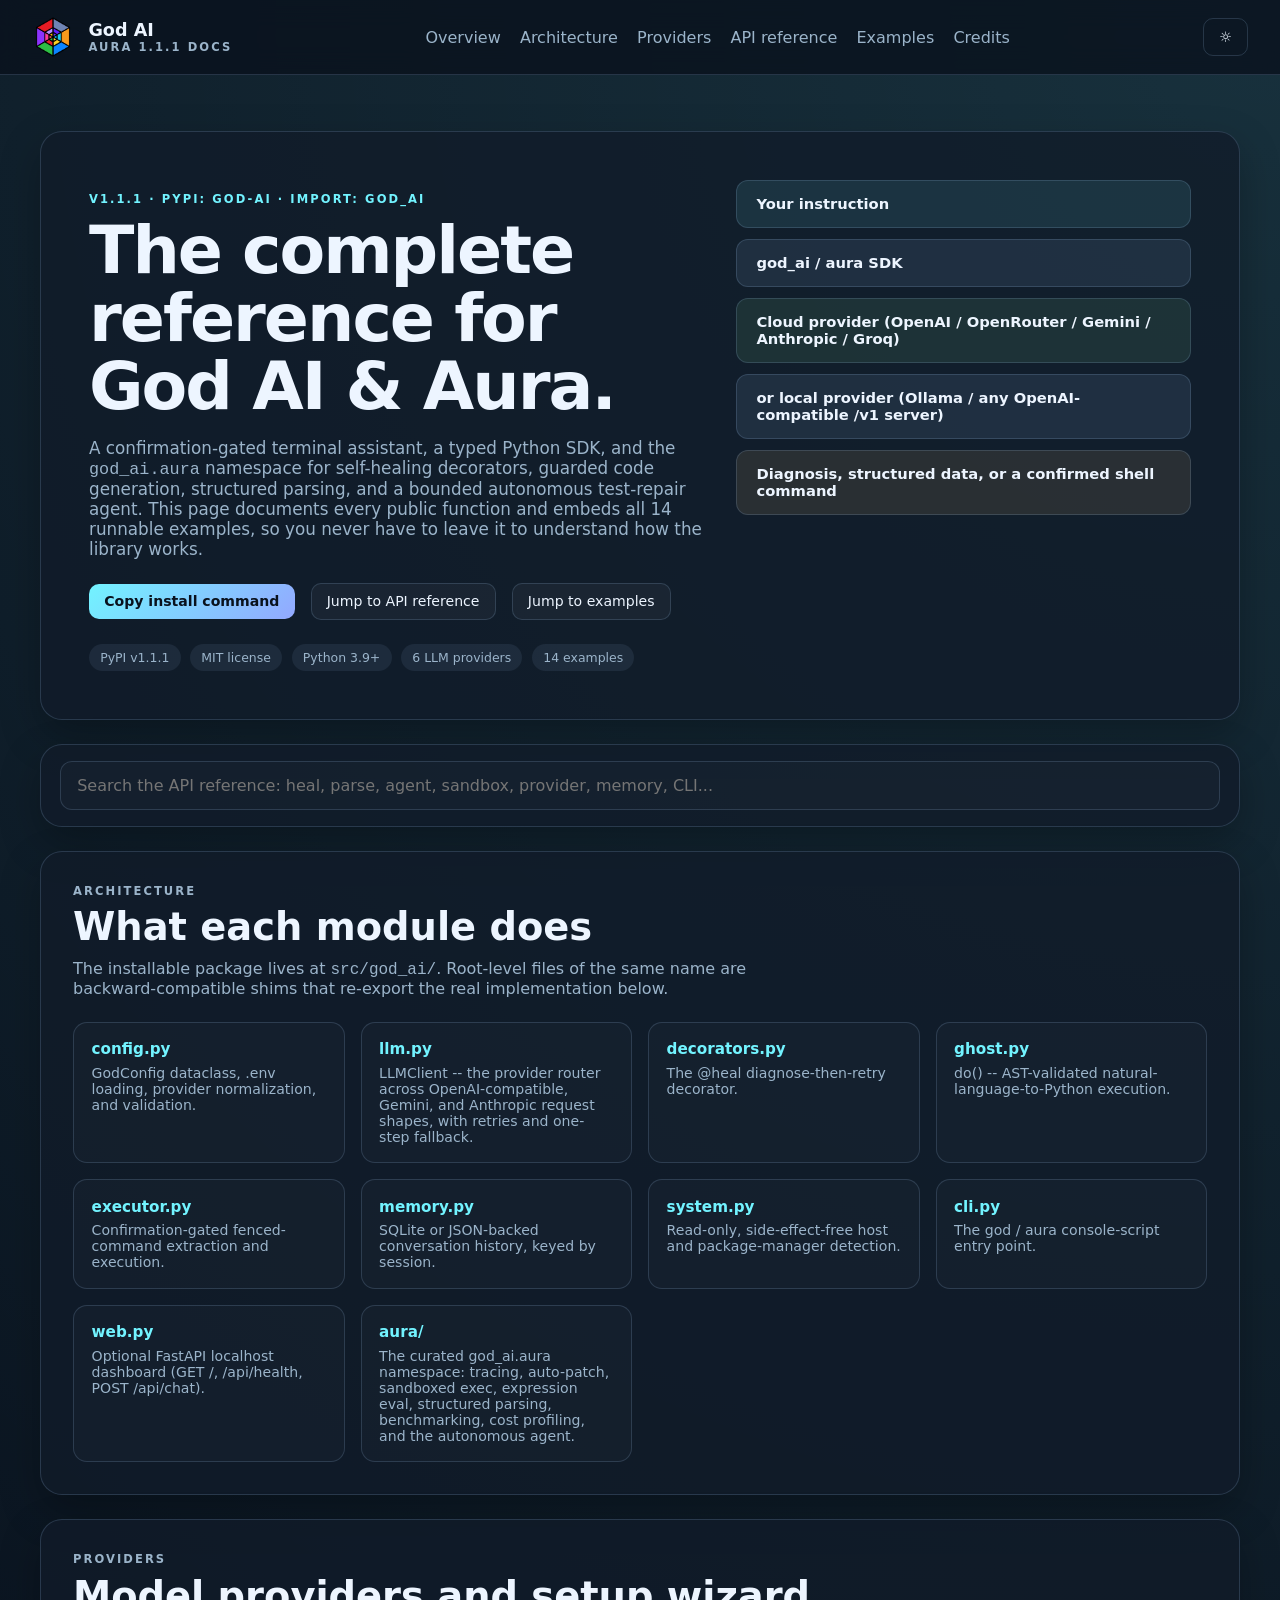
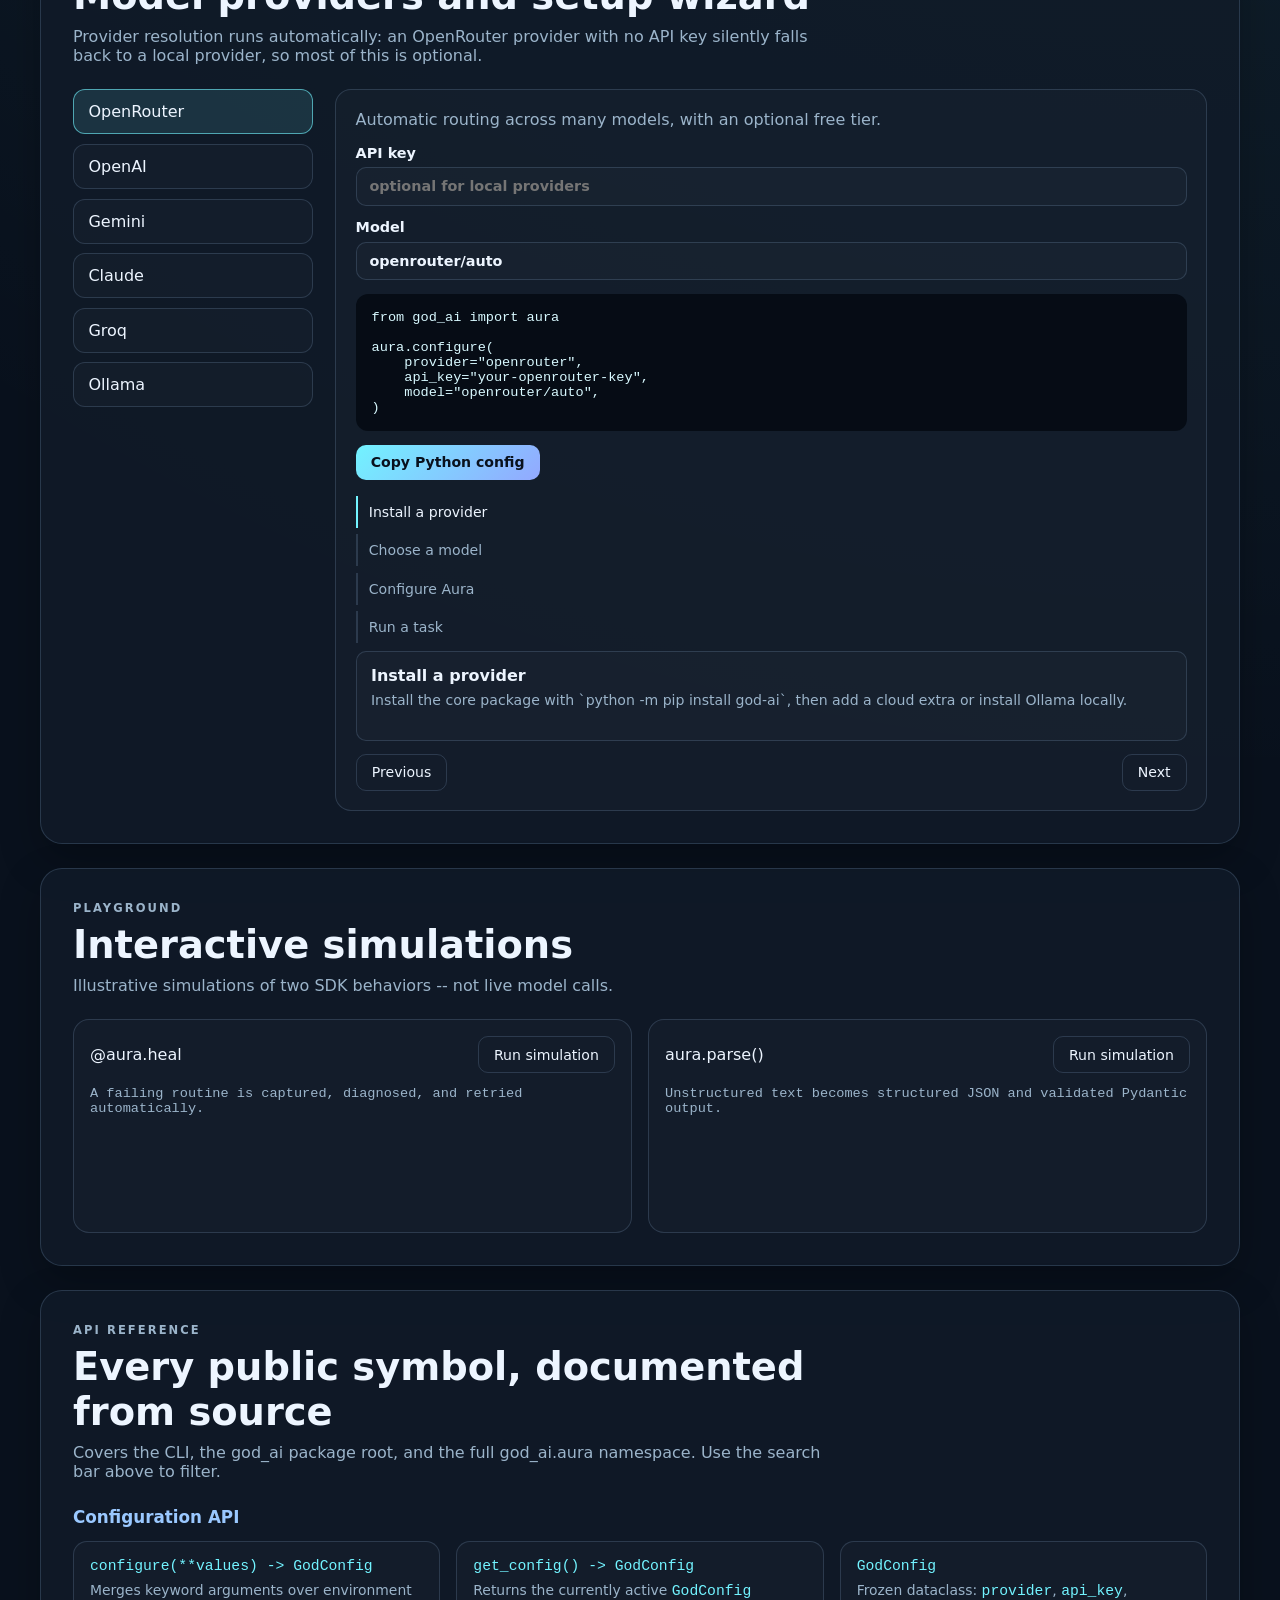
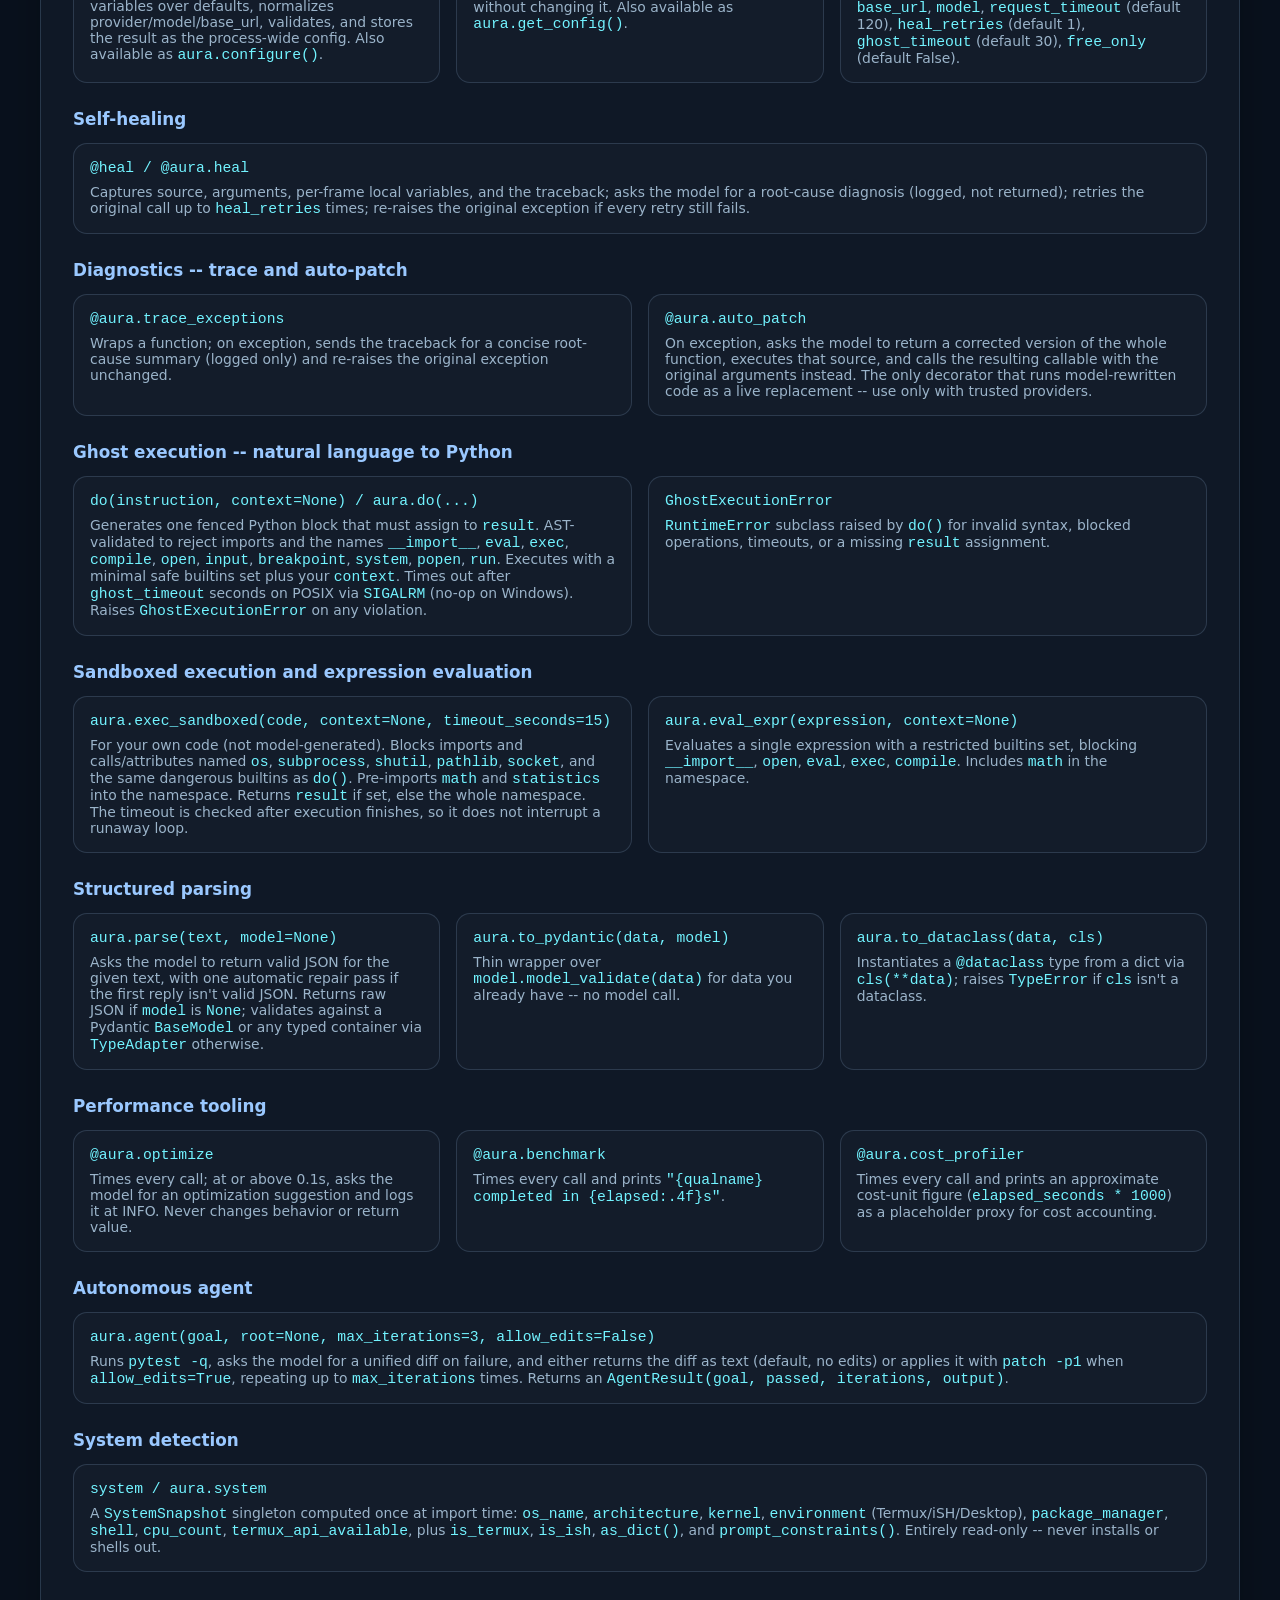
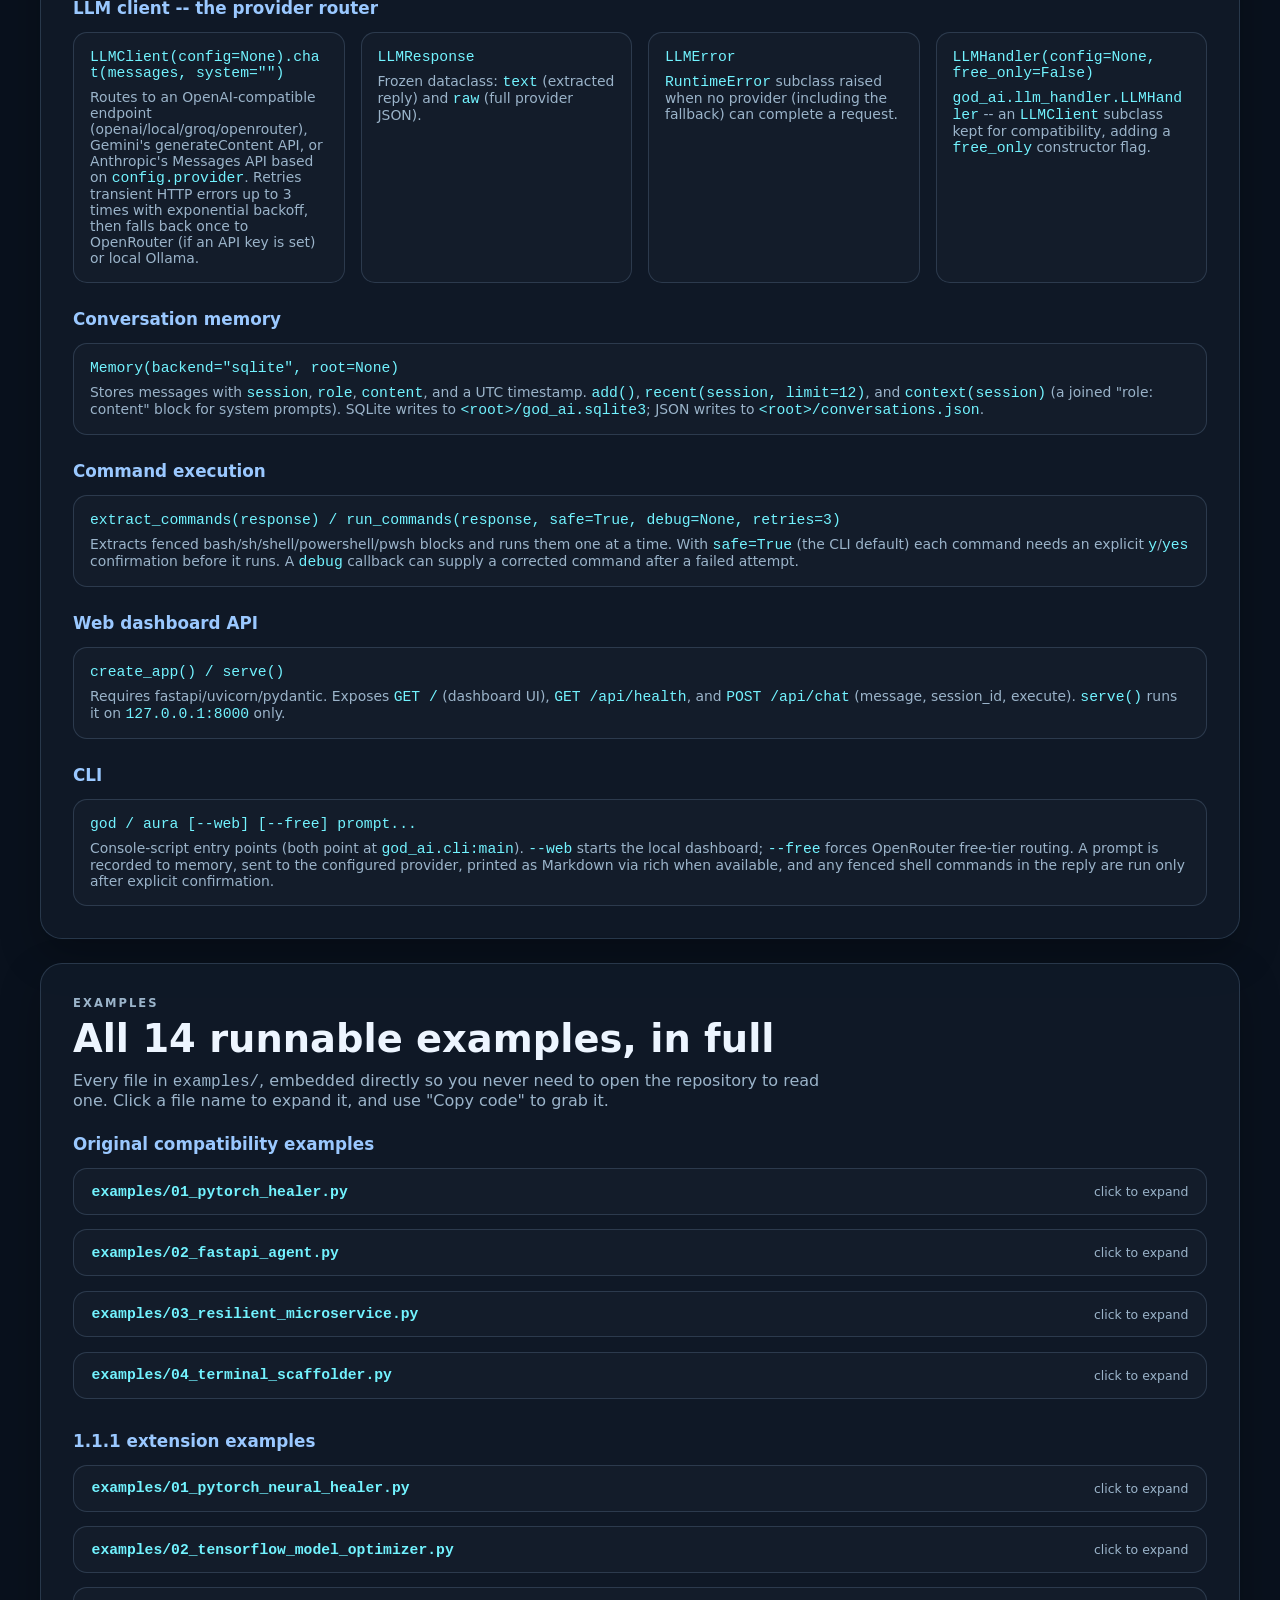
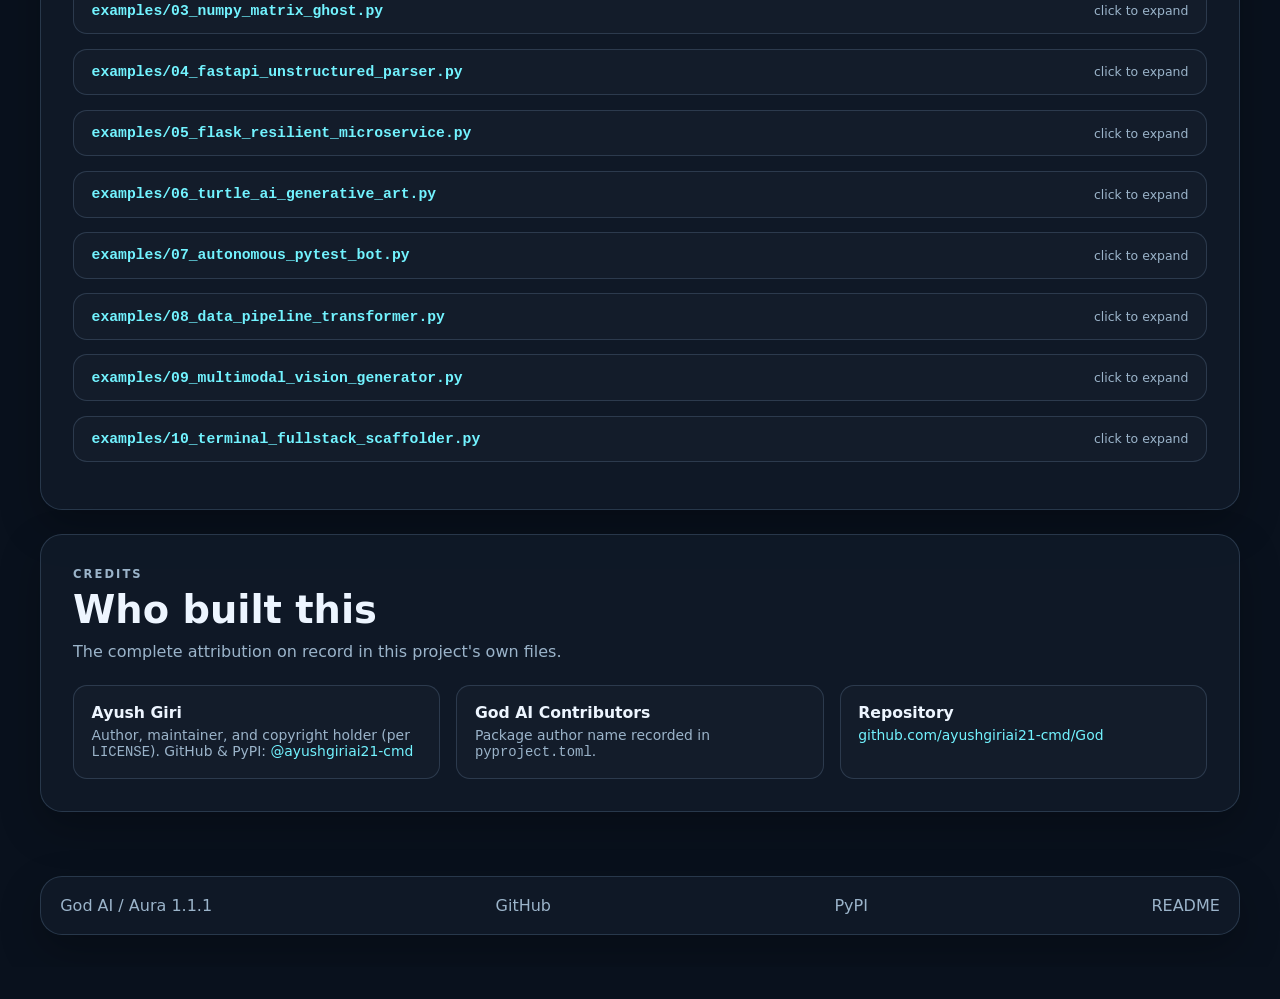
==== commit 674118ea: "docs: align project with v1.1.1" ====
--- a/docs/index.html
+++ b/docs/index.html
@@ -3,8 +3,8 @@
   <head>
     <meta charset="utf-8" />
     <meta name="viewport" content="width=device-width, initial-scale=1" />
-    <title>God AI / Aura 1.1.0 -- Documentation</title>
-    <meta name="description" content="Full documentation for God AI v1.1.0: CLI, Python SDK, the god_ai.aura namespace, provider setup, and every example, in one static page." />
+    <title>God AI / Aura 1.1.1 -- Documentation</title>
+    <meta name="description" content="Full documentation for God AI v1.1.1: CLI, Python SDK, the god_ai.aura namespace, provider setup, and every example, in one static page." />
     <link rel="icon" type="image/png" href="assets/favicon_64x64.png" />
     <link rel="stylesheet" href="styles.css" />
   </head>
@@ -14,7 +14,7 @@
         <img src="assets/logo_255x255.png" alt="God AI logo" class="brand-logo" />
         <div>
           <div class="brand-name">God AI</div>
-          <div class="brand-sub">AURA 1.1.0 DOCS</div>
+          <div class="brand-sub">AURA 1.1.1 DOCS</div>
         </div>
       </div>
       <nav class="nav">
@@ -31,7 +31,7 @@
     <main>
       <section id="overview" class="hero panel">
         <div class="hero-copy">
-          <p class="eyebrow">V1.1.0 &middot; PyPI: god-ai &middot; import: god_ai</p>
+          <p class="eyebrow">V1.1.1 &middot; PyPI: god-ai &middot; import: god_ai</p>
           <h1>The complete reference for God AI &amp; Aura.</h1>
           <p class="lede">
             A confirmation-gated terminal assistant, a typed Python SDK, and the <code>god_ai.aura</code> namespace for
@@ -45,7 +45,7 @@
             <a class="secondary-button" href="#examples">Jump to examples</a>
           </div>
           <div class="badges">
-            <span>PyPI v1.1.0</span>
+            <span>PyPI v1.1.1</span>
             <span>MIT license</span>
             <span>Python 3.9+</span>
             <span>6 LLM providers</span>
@@ -635,7 +635,7 @@
 </details>
 </div>
 <div class="example-group">
-<h3 class="example-group-title">1.1.0 extension examples</h3>
+<h3 class="example-group-title">1.1.1 extension examples</h3>
 <details class="example-card">
 <summary><code>examples/01_pytorch_neural_healer.py</code><span class="example-toggle-hint">click to expand</span></summary>
 <p class="example-desc">A minimal PyTorch training loop stacked with @aura.heal and @aura.trace_exceptions to show both decorators composing on the same function.</p>
@@ -1073,7 +1073,7 @@
     </main>
 
     <footer class="footer panel">
-      <span>God AI / Aura 1.1.0</span>
+      <span>God AI / Aura 1.1.1</span>
       <a href="https://github.com/ayushgiriai21-cmd/God">GitHub</a>
       <a href="https://pypi.org/project/god-ai/">PyPI</a>
       <a href="../README.md">README</a>
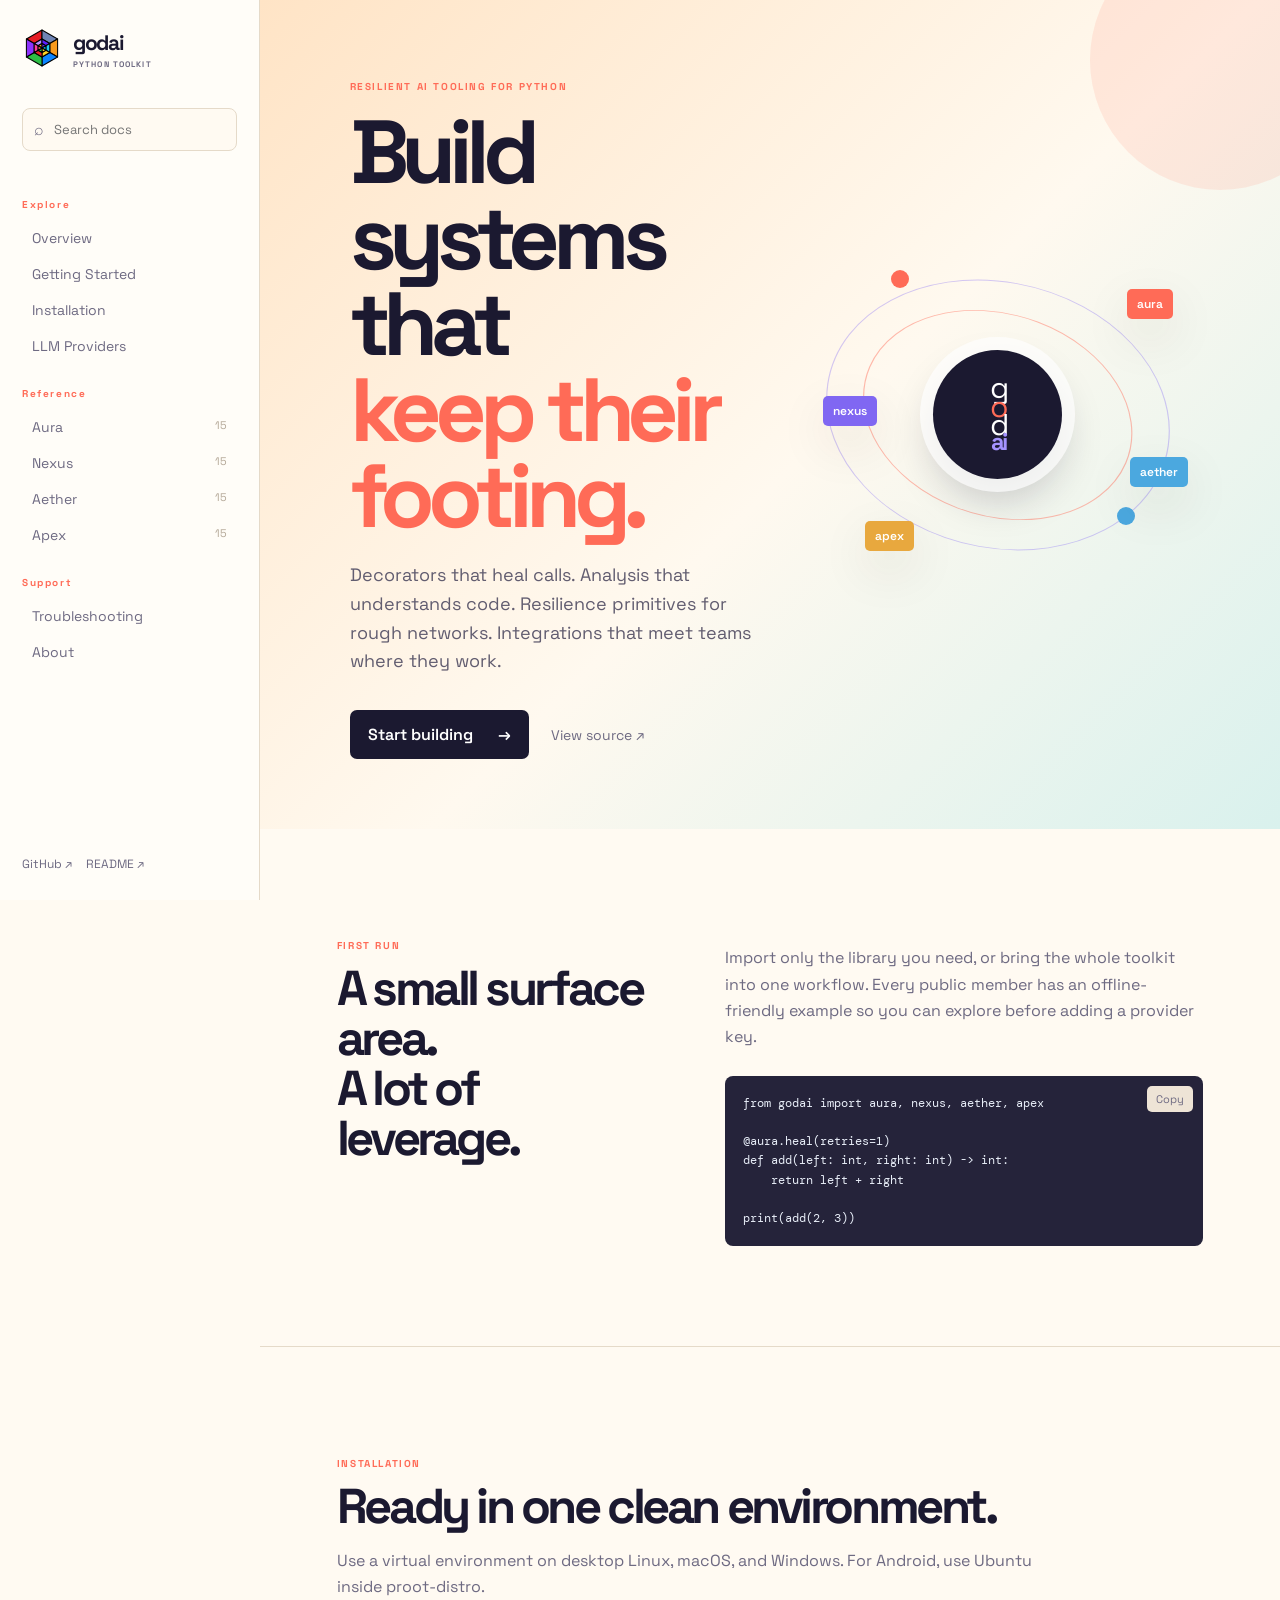
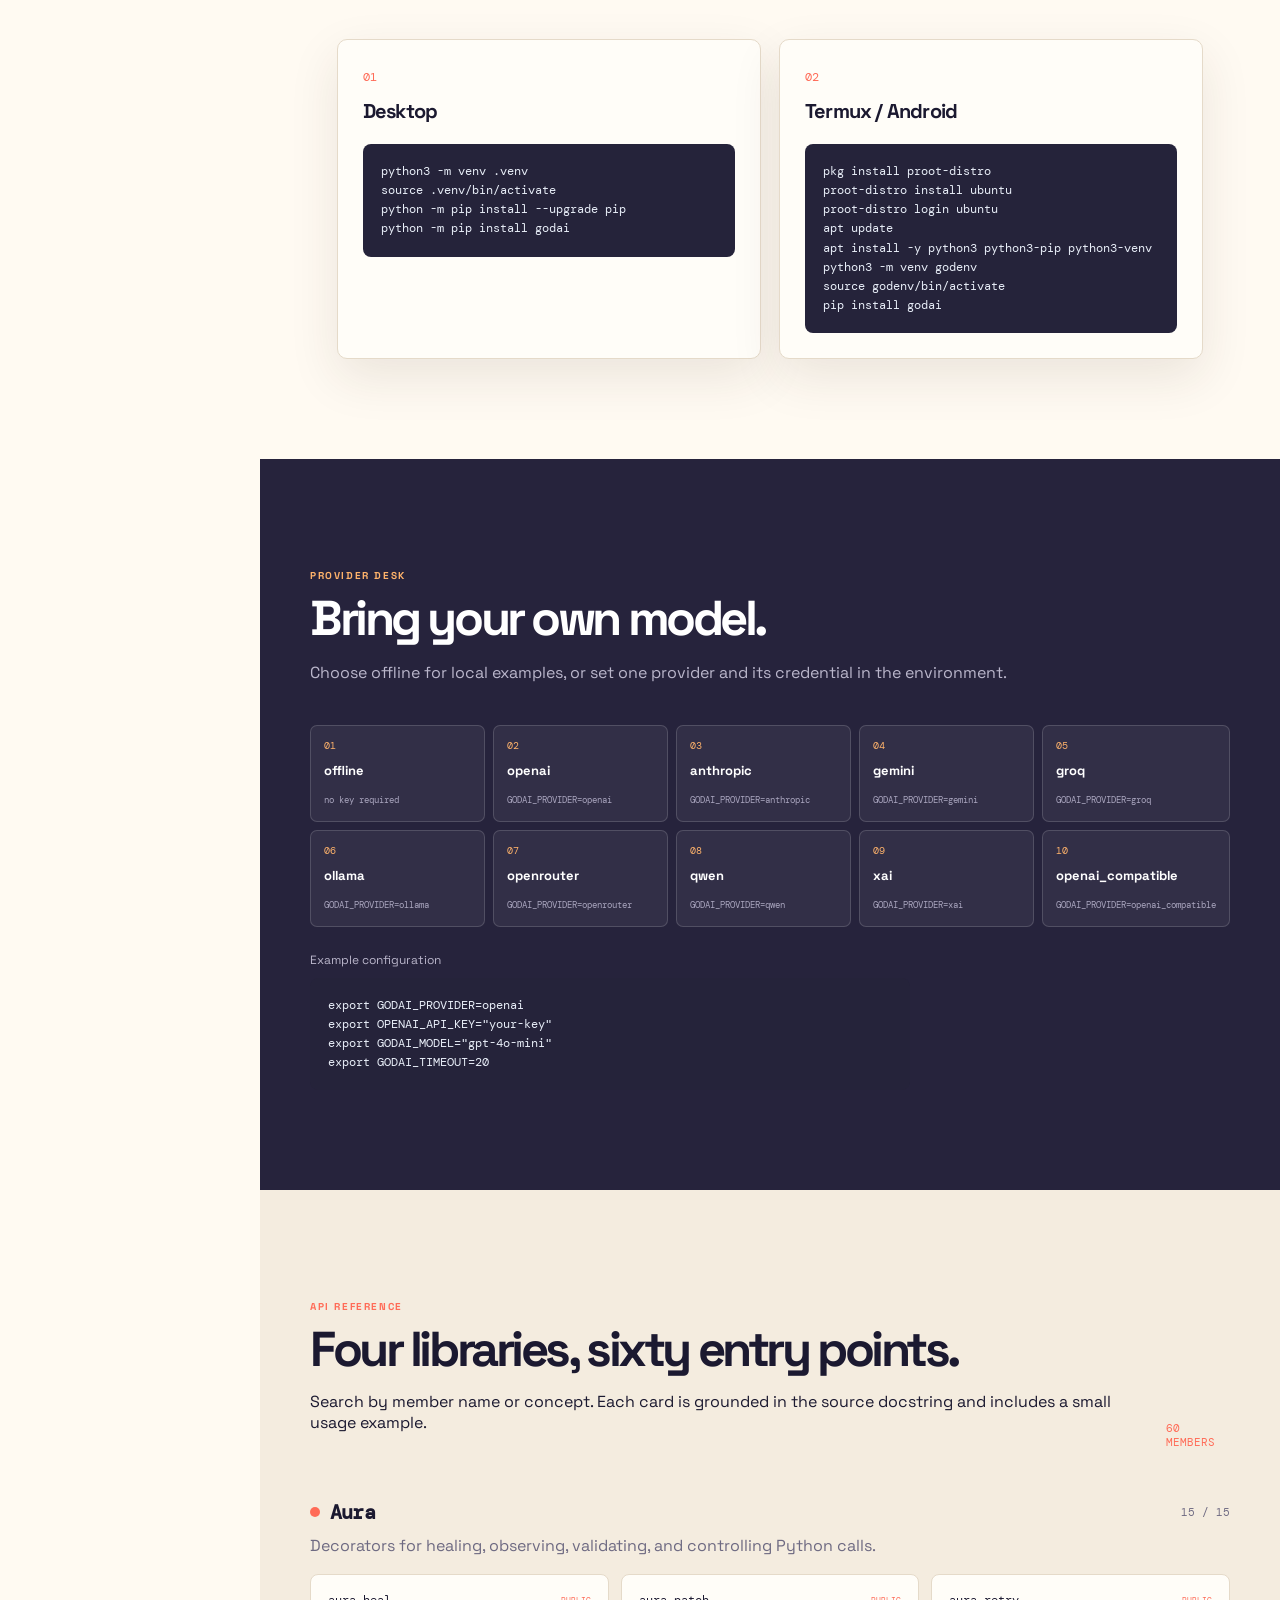
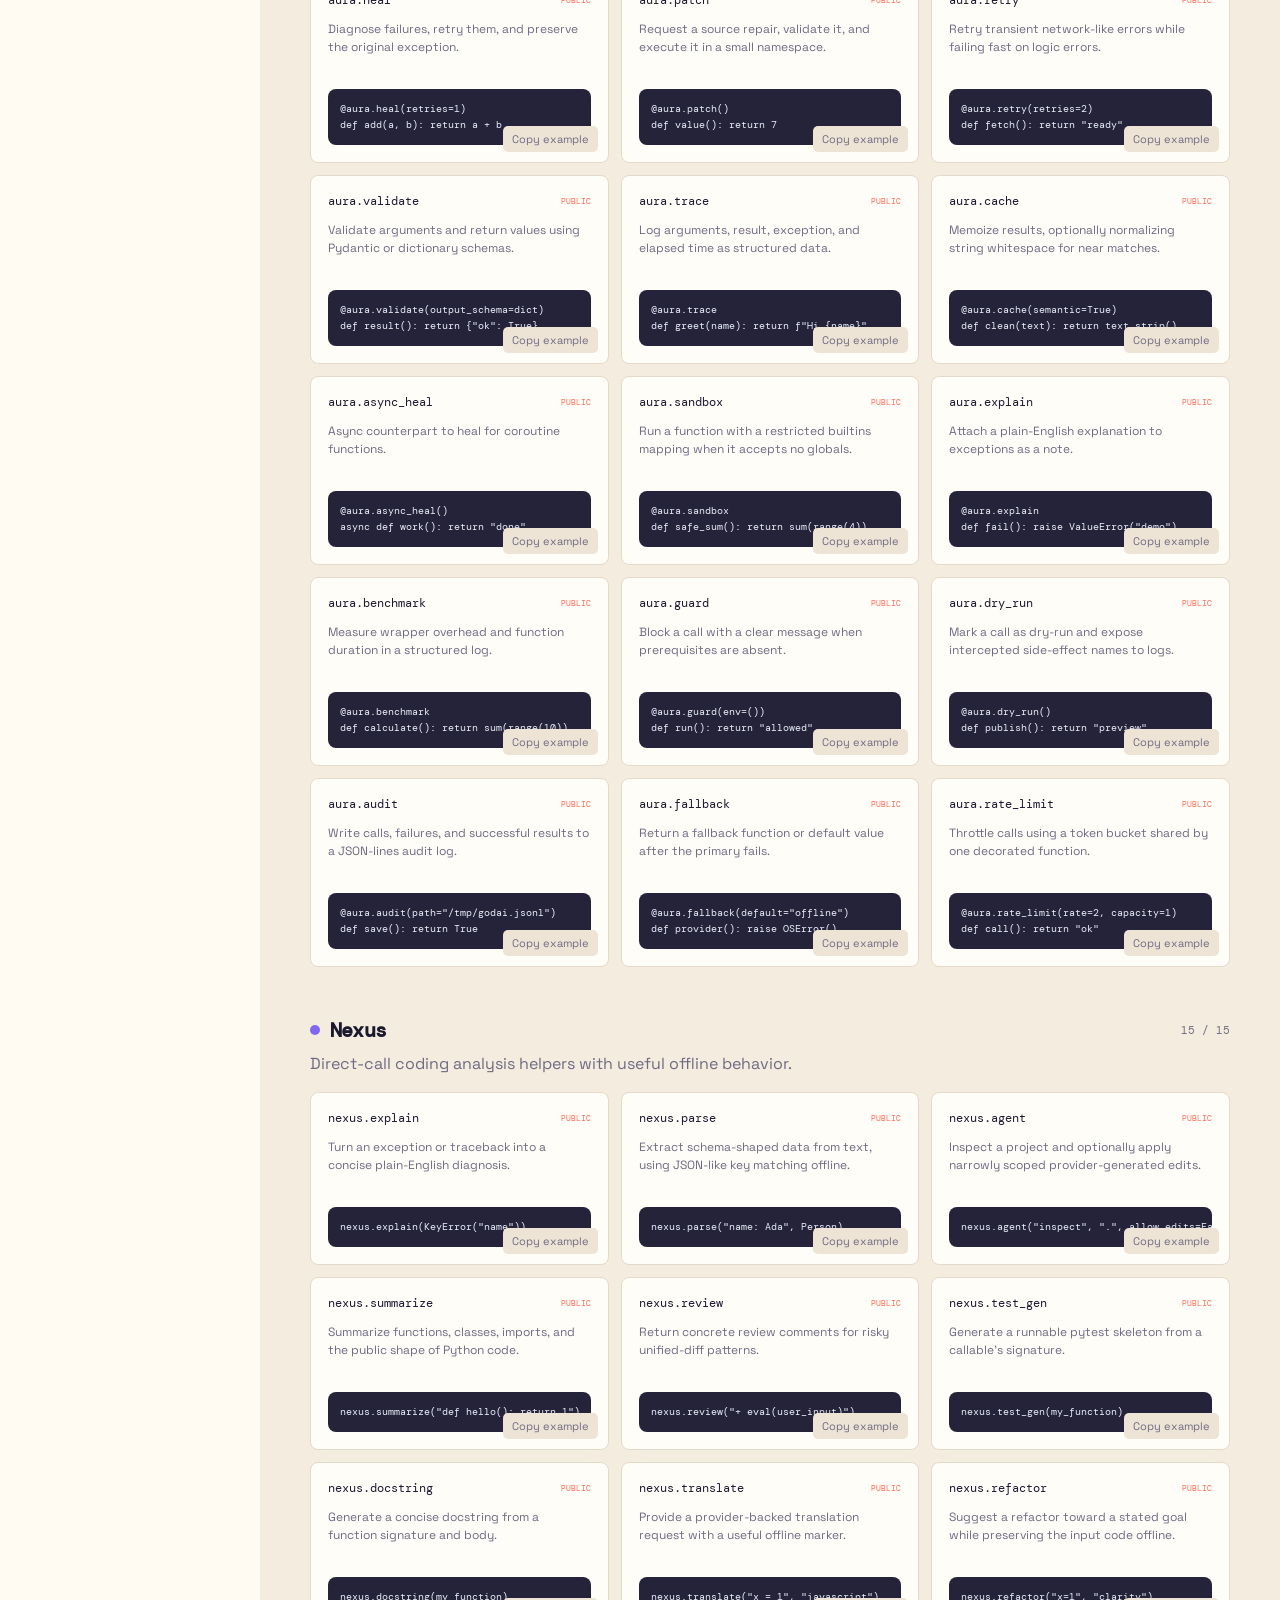
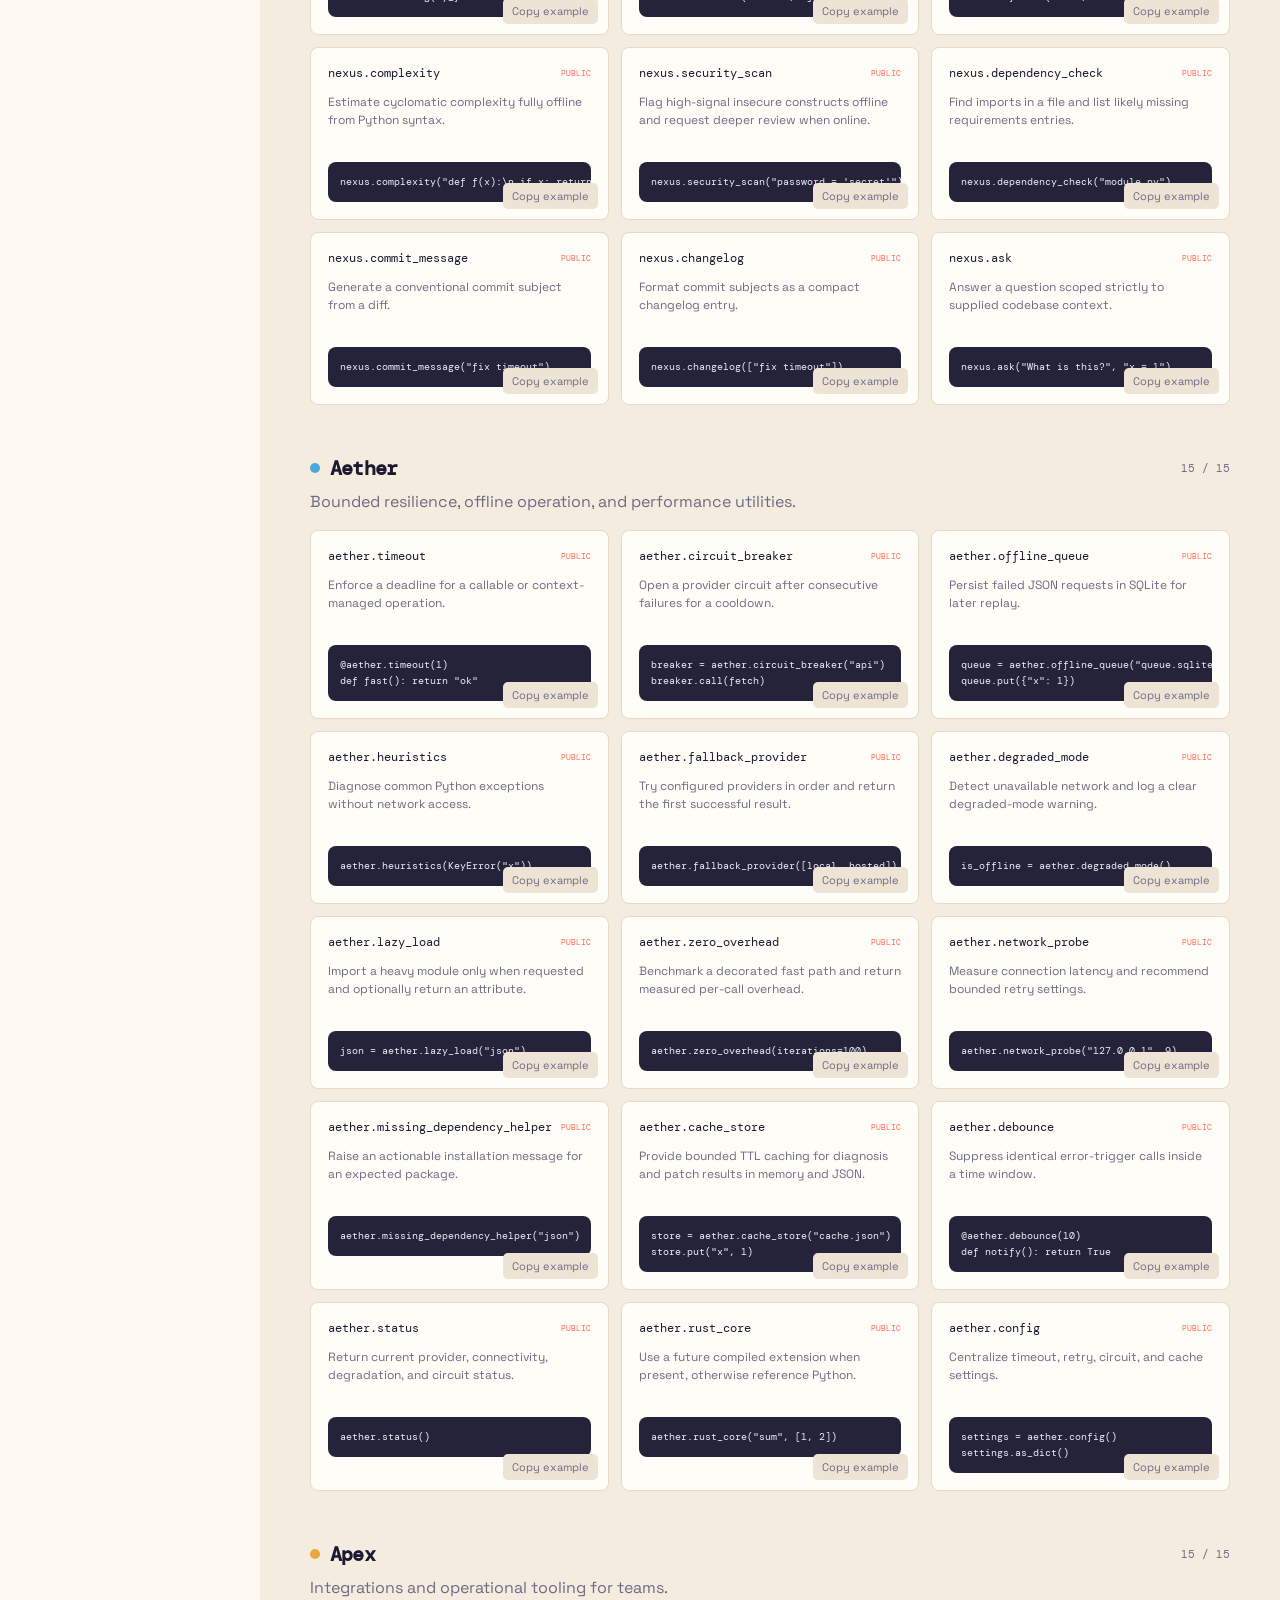
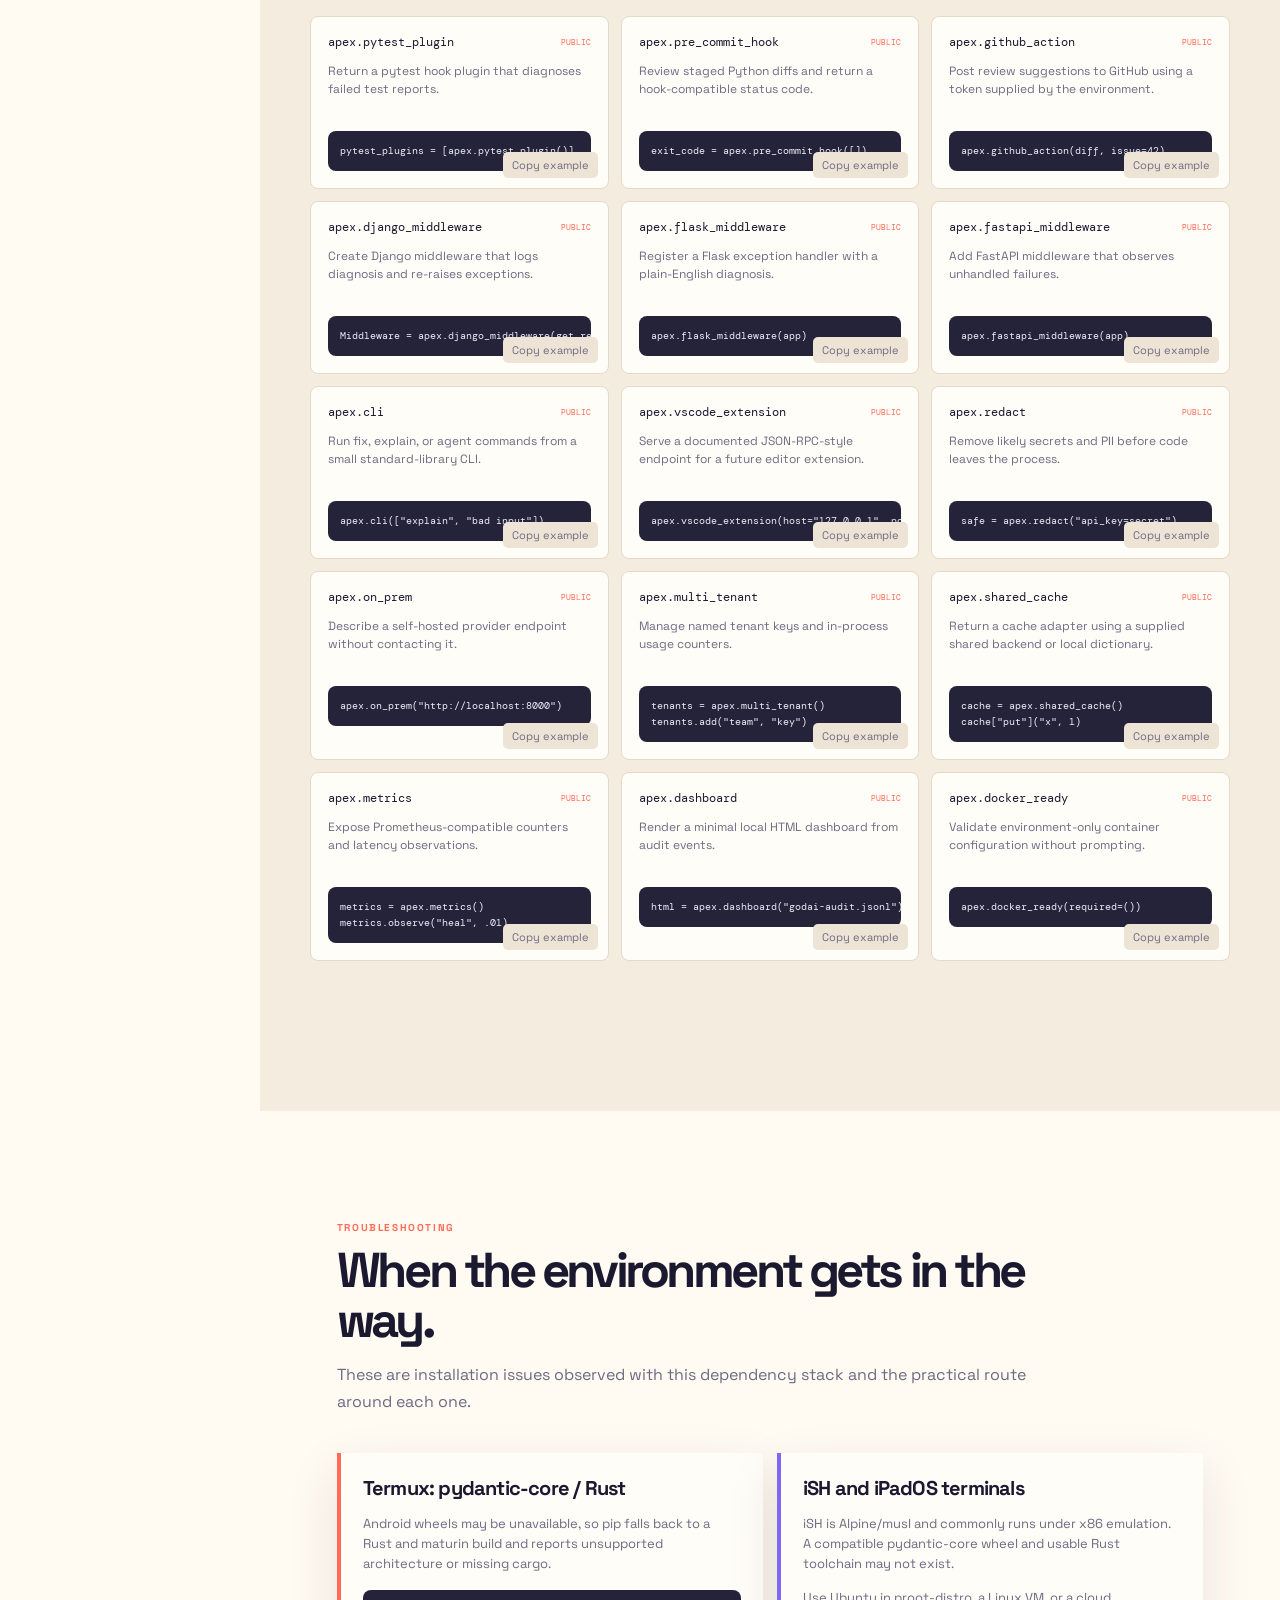
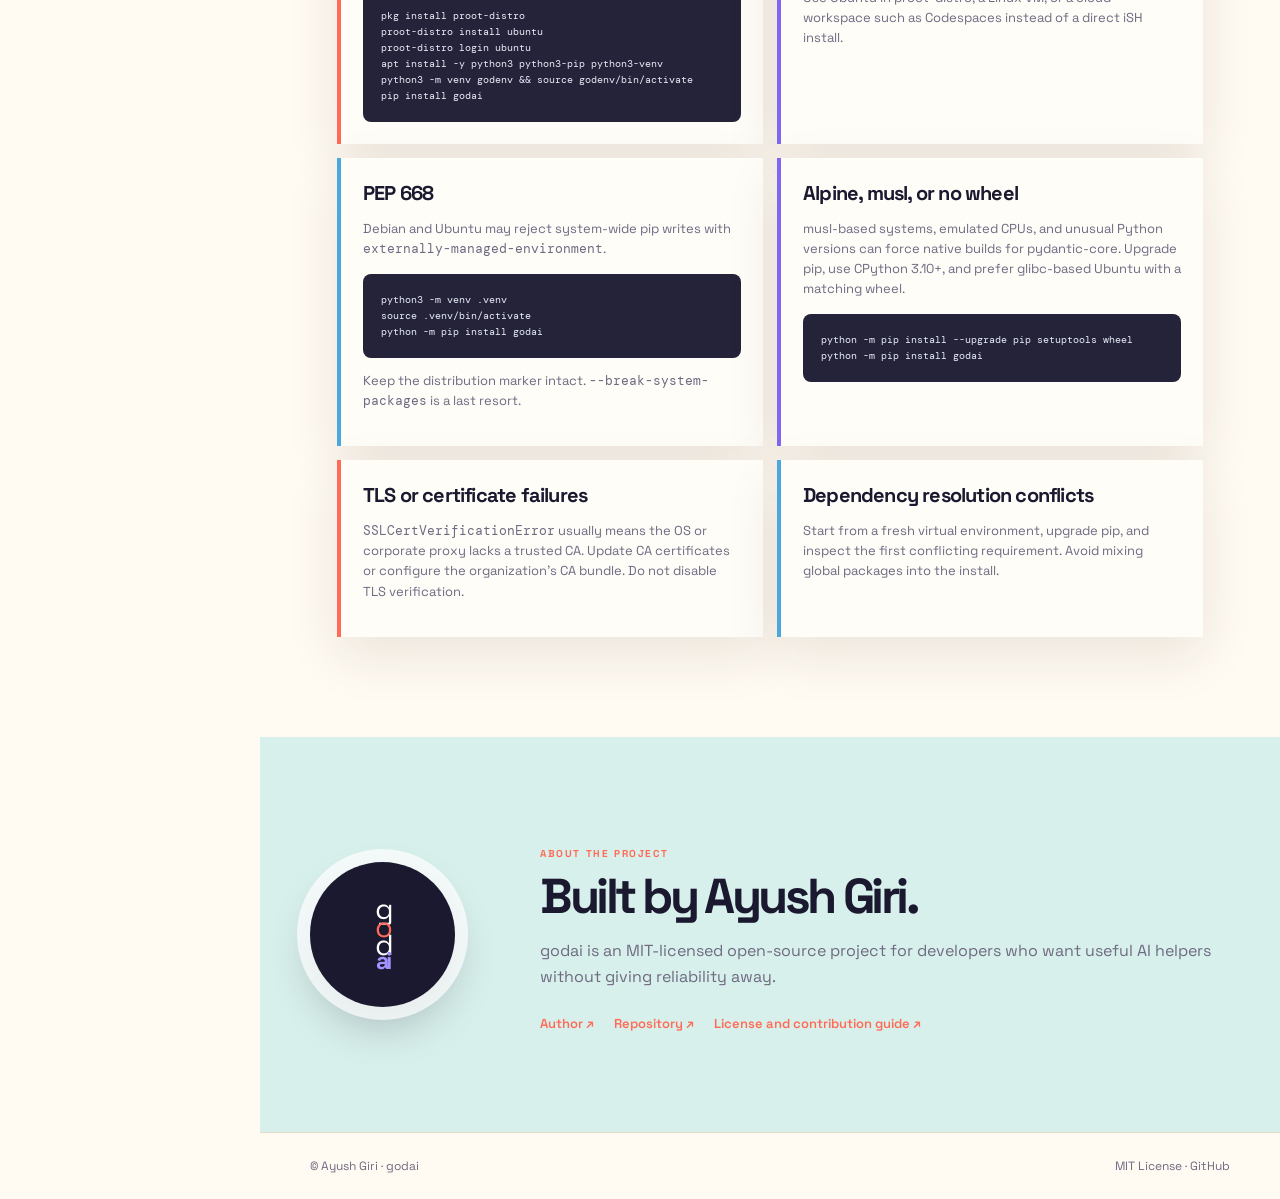
==== commit 3e60975f: "chore: prepare standalone godai 1.0.0 release" ====
--- a/docs/index.html
+++ b/docs/index.html
@@ -1,1084 +1,72 @@
 <!doctype html>
 <html lang="en">
-  <head>
-    <meta charset="utf-8" />
-    <meta name="viewport" content="width=device-width, initial-scale=1" />
-    <title>God AI / Aura 1.1.1 -- Documentation</title>
-    <meta name="description" content="Full documentation for God AI v1.1.1: CLI, Python SDK, the god_ai.aura namespace, provider setup, and every example, in one static page." />
-    <link rel="icon" type="image/png" href="assets/favicon_64x64.png" />
-    <link rel="stylesheet" href="styles.css" />
-  </head>
-  <body>
-    <header class="topbar">
-      <div class="brand-wrap">
-        <img src="assets/logo_255x255.png" alt="God AI logo" class="brand-logo" />
-        <div>
-          <div class="brand-name">God AI</div>
-          <div class="brand-sub">AURA 1.1.1 DOCS</div>
-        </div>
-      </div>
-      <nav class="nav">
-        <a href="#overview">Overview</a>
-        <a href="#architecture">Architecture</a>
-        <a href="#providers">Providers</a>
-        <a href="#api">API reference</a>
-        <a href="#examples">Examples</a>
-        <a href="#credits">Credits</a>
+<head>
+  <meta charset="utf-8">
+  <meta name="viewport" content="width=device-width, initial-scale=1">
+  <meta name="description" content="godai documentation: resilient AI tooling for Python.">
+  <title>godai | Python documentation</title>
+  <link rel="stylesheet" href="styles.css">
+</head>
+<body>
+  <header class="mobile-bar">
+    <a class="brand" href="#top"><img src="../assets/logo.svg" alt="godai logo"><span>godai<small>PYTHON TOOLKIT</small></span></a>
+    <button class="icon-button" id="menu-toggle" aria-label="Open navigation">☰</button>
+  </header>
+  <div class="site-shell" id="top">
+    <aside class="sidebar" id="sidebar">
+      <a class="brand desktop-brand" href="#top"><img src="../assets/logo.svg" alt="godai logo"><span>godai<small>PYTHON TOOLKIT</small></span></a>
+      <label class="search-box"><span>⌕</span><input id="search-input" type="search" placeholder="Search docs" aria-label="Search documentation"></label>
+      <nav aria-label="Documentation navigation">
+        <p class="nav-label">Explore</p>
+        <a href="#overview">Overview</a><a href="#getting-started">Getting Started</a><a href="#installation">Installation</a><a href="#providers">LLM Providers</a>
+        <p class="nav-label">Reference</p>
+        <a href="#aura">Aura <b>15</b></a><a href="#nexus">Nexus <b>15</b></a><a href="#aether">Aether <b>15</b></a><a href="#apex">Apex <b>15</b></a>
+        <p class="nav-label">Support</p>
+        <a href="#troubleshooting">Troubleshooting</a><a href="#about">About</a>
       </nav>
-      <button id="theme-toggle" class="ghost-button" type="button" aria-label="Toggle theme">&#9788;</button>
-    </header>
+      <div class="sidebar-footer"><a href="https://github.com/ayushgiriai21-cmd/God">GitHub ↗</a><a href="../README.md">README ↗</a></div>
+    </aside>
+    <main>
+      <section class="hero" id="overview">
+        <div class="hero-copy"><p class="kicker">RESILIENT AI TOOLING FOR PYTHON</p><h1>Build systems that<br><em>keep their footing.</em></h1><p class="hero-text">Decorators that heal calls. Analysis that understands code. Resilience primitives for rough networks. Integrations that meet teams where they work.</p><div class="hero-actions"><a class="button button-dark" href="#getting-started">Start building <span>→</span></a><a class="text-link" href="https://github.com/ayushgiriai21-cmd/God">View source ↗</a></div></div>
+        <div class="orbit-art" aria-label="Illustration of the godai libraries"><div class="orbit-ring ring-one"></div><div class="orbit-ring ring-two"></div><div class="orbit-dot dot-one"></div><div class="orbit-dot dot-two"></div><div class="core-mark">g<span>o</span>d<br><strong>ai</strong></div><div class="orbit-label label-aura">aura</div><div class="orbit-label label-nexus">nexus</div><div class="orbit-label label-aether">aether</div><div class="orbit-label label-apex">apex</div></div>
+      </section>
+      <section class="intro-grid" id="getting-started"><div><p class="kicker">FIRST RUN</p><h2>A small surface area.<br>A lot of leverage.</h2></div><div><p>Import only the library you need, or bring the whole toolkit into one workflow. Every public member has an offline-friendly example so you can explore before adding a provider key.</p><div class="quick-code"><button class="copy-button" data-copy="from godai import aura, nexus, aether, apex">Copy</button><pre><code>from godai import aura, nexus, aether, apex
 
-    <main>
-      <section id="overview" class="hero panel">
-        <div class="hero-copy">
-          <p class="eyebrow">V1.1.1 &middot; PyPI: god-ai &middot; import: god_ai</p>
-          <h1>The complete reference for God AI &amp; Aura.</h1>
-          <p class="lede">
-            A confirmation-gated terminal assistant, a typed Python SDK, and the <code>god_ai.aura</code> namespace for
-            self-healing decorators, guarded code generation, structured parsing, and a bounded autonomous test-repair agent.
-            This page documents every public function and embeds all 14 runnable examples, so you never have to leave it to
-            understand how the library works.
-          </p>
-          <div class="cta-row">
-            <button class="primary-button" data-copy="python -m pip install god-ai" type="button">Copy install command</button>
-            <a class="secondary-button" href="#api">Jump to API reference</a>
-            <a class="secondary-button" href="#examples">Jump to examples</a>
-          </div>
-          <div class="badges">
-            <span>PyPI v1.1.1</span>
-            <span>MIT license</span>
-            <span>Python 3.9+</span>
-            <span>6 LLM providers</span>
-            <span>14 examples</span>
-          </div>
-        </div>
-        <div class="hero-visual">
-          <div class="stack">
-            <div class="node node-core">Your instruction</div>
-            <div class="node node-sdk">god_ai / aura SDK</div>
-            <div class="node node-cloud">Cloud provider (OpenAI / OpenRouter / Gemini / Anthropic / Groq)</div>
-            <div class="node node-local">or local provider (Ollama / any OpenAI-compatible /v1 server)</div>
-            <div class="node node-result">Diagnosis, structured data, or a confirmed shell command</div>
-          </div>
-        </div>
-      </section>
+@aura.heal(retries=1)
+def add(left: int, right: int) -> int:
+    return left + right
 
-      <section class="search-panel panel">
-        <label for="search-input" class="sr-only">Search the API reference</label>
-        <input id="search-input" type="search" placeholder="Search the API reference: heal, parse, agent, sandbox, provider, memory, CLI..." />
-      </section>
-
-      <section id="architecture" class="panel docs-section">
-        <div class="section-heading">
-          <p class="eyebrow">ARCHITECTURE</p>
-          <h2>What each module does</h2>
-          <p>The installable package lives at <code>src/god_ai/</code>. Root-level files of the same name are backward-compatible shims that re-export the real implementation below.</p>
-        </div>
-        <div class="arch-grid">
-          <div class="arch-card"><h4>config.py</h4><p>GodConfig dataclass, .env loading, provider normalization, and validation.</p></div>
-          <div class="arch-card"><h4>llm.py</h4><p>LLMClient -- the provider router across OpenAI-compatible, Gemini, and Anthropic request shapes, with retries and one-step fallback.</p></div>
-          <div class="arch-card"><h4>decorators.py</h4><p>The @heal diagnose-then-retry decorator.</p></div>
-          <div class="arch-card"><h4>ghost.py</h4><p>do() -- AST-validated natural-language-to-Python execution.</p></div>
-          <div class="arch-card"><h4>executor.py</h4><p>Confirmation-gated fenced-command extraction and execution.</p></div>
-          <div class="arch-card"><h4>memory.py</h4><p>SQLite or JSON-backed conversation history, keyed by session.</p></div>
-          <div class="arch-card"><h4>system.py</h4><p>Read-only, side-effect-free host and package-manager detection.</p></div>
-          <div class="arch-card"><h4>cli.py</h4><p>The god / aura console-script entry point.</p></div>
-          <div class="arch-card"><h4>web.py</h4><p>Optional FastAPI localhost dashboard (GET /, /api/health, POST /api/chat).</p></div>
-          <div class="arch-card"><h4>aura/</h4><p>The curated god_ai.aura namespace: tracing, auto-patch, sandboxed exec, expression eval, structured parsing, benchmarking, cost profiling, and the autonomous agent.</p></div>
-        </div>
-      </section>
-
-      <section id="providers" class="panel docs-section">
-        <div class="section-heading">
-          <p class="eyebrow">PROVIDERS</p>
-          <h2>Model providers and setup wizard</h2>
-          <p>Provider resolution runs automatically: an OpenRouter provider with no API key silently falls back to a local provider, so most of this is optional.</p>
-        </div>
-        <div class="provider-layout">
-          <div class="provider-tabs" id="provider-tabs">
-            <button class="tab active" data-provider="openrouter" type="button">OpenRouter</button>
-            <button class="tab" data-provider="openai" type="button">OpenAI</button>
-            <button class="tab" data-provider="gemini" type="button">Gemini</button>
-            <button class="tab" data-provider="anthropic" type="button">Claude</button>
-            <button class="tab" data-provider="groq" type="button">Groq</button>
-            <button class="tab" data-provider="ollama" type="button">Ollama</button>
-          </div>
-          <div class="wizard-box">
-            <div id="provider-summary" class="provider-summary"></div>
-            <label>
-              API key
-              <input id="provider-key" type="password" placeholder="optional for local providers" />
-            </label>
-            <label>
-              Model
-              <input id="provider-model" type="text" value="openrouter/auto" />
-            </label>
-            <pre id="provider-code"></pre>
-            <button class="primary-button" id="copy-config" type="button">Copy Python config</button>
-            <ol class="wizard-list" id="wizard-list">
-              <li>Install a provider</li>
-              <li>Choose a model</li>
-              <li>Configure Aura</li>
-              <li>Run a task</li>
-            </ol>
-            <div class="wizard-panel" id="wizard-panel"></div>
-            <div class="wizard-controls">
-              <button class="ghost-button" id="previous" type="button">Previous</button>
-              <button class="ghost-button" id="next" type="button">Next</button>
-            </div>
-          </div>
-        </div>
-      </section>
-
-      <section id="playground" class="panel docs-section">
-        <div class="section-heading">
-          <p class="eyebrow">PLAYGROUND</p>
-          <h2>Interactive simulations</h2>
-          <p>Illustrative simulations of two SDK behaviors -- not live model calls.</p>
-        </div>
-        <div class="playground-grid">
-          <article class="demo-card">
-            <div class="demo-header">
-              <span>@aura.heal</span>
-              <button class="ghost-button" id="run-heal" type="button">Run simulation</button>
-            </div>
-            <pre id="heal-output">A failing routine is captured, diagnosed, and retried automatically.</pre>
-          </article>
-          <article class="demo-card">
-            <div class="demo-header">
-              <span>aura.parse()</span>
-              <button class="ghost-button" id="run-parse" type="button">Run simulation</button>
-            </div>
-            <pre id="parse-output">Unstructured text becomes structured JSON and validated Pydantic output.</pre>
-          </article>
-        </div>
-      </section>
-
-      <section id="api" class="panel docs-section">
-        <div class="section-heading">
-          <p class="eyebrow">API REFERENCE</p>
-          <h2>Every public symbol, documented from source</h2>
-          <p>Covers the CLI, the god_ai package root, and the full god_ai.aura namespace. Use the search bar above to filter.</p>
-        </div>
-        <div id="api-list-wrap">
-<div class="api-group">
-<h3 class="api-group-title">Configuration API</h3>
-<div class="api-list">
-<article data-search="configure provider api key model env normalized validate">
-<code>configure(**values) -&gt; GodConfig</code>
-<p>Merges keyword arguments over environment variables over defaults, normalizes provider/model/base_url, validates, and stores the result as the process-wide config. Also available as <code>aura.configure()</code>.</p>
-</article>
-<article data-search="get_config current settings">
-<code>get_config() -&gt; GodConfig</code>
-<p>Returns the currently active <code>GodConfig</code> without changing it. Also available as <code>aura.get_config()</code>.</p>
-</article>
-<article data-search="godconfig dataclass provider api_key base_url model request_timeout heal_retries ghost_timeout free_only">
-<code>GodConfig</code>
-<p>Frozen dataclass: <code>provider</code>, <code>api_key</code>, <code>base_url</code>, <code>model</code>, <code>request_timeout</code> (default 120), <code>heal_retries</code> (default 1), <code>ghost_timeout</code> (default 30), <code>free_only</code> (default False).</p>
-</article>
-</div>
-</div>
-
-<div class="api-group">
-<h3 class="api-group-title">Self-healing</h3>
-<div class="api-list">
-<article data-search="heal decorator retry traceback runtime diagnosis locals source">
-<code>@heal / @aura.heal</code>
-<p>Captures source, arguments, per-frame local variables, and the traceback; asks the model for a root-cause diagnosis (logged, not returned); retries the original call up to <code>heal_retries</code> times; re-raises the original exception if every retry still fails.</p>
-</article>
-</div>
-</div>
-
-<div class="api-group">
-<h3 class="api-group-title">Diagnostics -- trace and auto-patch</h3>
-<div class="api-list">
-<article data-search="trace_exceptions logging root cause summary">
-<code>@aura.trace_exceptions</code>
-<p>Wraps a function; on exception, sends the traceback for a concise root-cause summary (logged only) and re-raises the original exception unchanged.</p>
-</article>
-<article data-search="auto_patch repair rewrite exec function body">
-<code>@aura.auto_patch</code>
-<p>On exception, asks the model to return a corrected version of the whole function, executes that source, and calls the resulting callable with the original arguments instead. The only decorator that runs model-rewritten code as a live replacement -- use only with trusted providers.</p>
-</article>
-</div>
-</div>
-
-<div class="api-group">
-<h3 class="api-group-title">Ghost execution -- natural language to Python</h3>
-<div class="api-list">
-<article data-search="do ghost execution sandbox ast allowed result blocked import sigalrm timeout">
-<code>do(instruction, context=None) / aura.do(...)</code>
-<p>Generates one fenced Python block that must assign to <code>result</code>. AST-validated to reject imports and the names <code>__import__</code>, <code>eval</code>, <code>exec</code>, <code>compile</code>, <code>open</code>, <code>input</code>, <code>breakpoint</code>, <code>system</code>, <code>popen</code>, <code>run</code>. Executes with a minimal safe builtins set plus your <code>context</code>. Times out after <code>ghost_timeout</code> seconds on POSIX via <code>SIGALRM</code> (no-op on Windows). Raises <code>GhostExecutionError</code> on any violation.</p>
-</article>
-<article data-search="ghostexecutionerror exception invalid python blocked name">
-<code>GhostExecutionError</code>
-<p><code>RuntimeError</code> subclass raised by <code>do()</code> for invalid syntax, blocked operations, timeouts, or a missing <code>result</code> assignment.</p>
-</article>
-</div>
-</div>
-
-<div class="api-group">
-<h3 class="api-group-title">Sandboxed execution and expression evaluation</h3>
-<div class="api-list">
-<article data-search="exec_sandboxed code context timeout blocked os subprocess socket math statistics">
-<code>aura.exec_sandboxed(code, context=None, timeout_seconds=15)</code>
-<p>For your own code (not model-generated). Blocks imports and calls/attributes named <code>os</code>, <code>subprocess</code>, <code>shutil</code>, <code>pathlib</code>, <code>socket</code>, and the same dangerous builtins as <code>do()</code>. Pre-imports <code>math</code> and <code>statistics</code> into the namespace. Returns <code>result</code> if set, else the whole namespace. The timeout is checked after execution finishes, so it does not interrupt a runaway loop.</p>
-</article>
-<article data-search="eval_expr expression restricted builtins">
-<code>aura.eval_expr(expression, context=None)</code>
-<p>Evaluates a single expression with a restricted builtins set, blocking <code>__import__</code>, <code>open</code>, <code>eval</code>, <code>exec</code>, <code>compile</code>. Includes <code>math</code> in the namespace.</p>
-</article>
-</div>
-</div>
-
-<div class="api-group">
-<h3 class="api-group-title">Structured parsing</h3>
-<div class="api-list">
-<article data-search="parse pydantic json model validation typeadapter repair">
-<code>aura.parse(text, model=None)</code>
-<p>Asks the model to return valid JSON for the given text, with one automatic repair pass if the first reply isn't valid JSON. Returns raw JSON if <code>model</code> is <code>None</code>; validates against a Pydantic <code>BaseModel</code> or any typed container via <code>TypeAdapter</code> otherwise.</p>
-</article>
-<article data-search="to_pydantic validate dict list basemodel">
-<code>aura.to_pydantic(data, model)</code>
-<p>Thin wrapper over <code>model.model_validate(data)</code> for data you already have -- no model call.</p>
-</article>
-<article data-search="to_dataclass instantiate dict cls">
-<code>aura.to_dataclass(data, cls)</code>
-<p>Instantiates a <code>@dataclass</code> type from a dict via <code>cls(**data)</code>; raises <code>TypeError</code> if <code>cls</code> isn't a dataclass.</p>
-</article>
-</div>
-</div>
-
-<div class="api-group">
-<h3 class="api-group-title">Performance tooling</h3>
-<div class="api-list">
-<article data-search="optimize suggestion slow threshold 0.1s logging">
-<code>@aura.optimize</code>
-<p>Times every call; at or above 0.1s, asks the model for an optimization suggestion and logs it at INFO. Never changes behavior or return value.</p>
-</article>
-<article data-search="benchmark timing print elapsed">
-<code>@aura.benchmark</code>
-<p>Times every call and prints <code>"{qualname} completed in {elapsed:.4f}s"</code>.</p>
-</article>
-<article data-search="cost_profiler cost units approximate">
-<code>@aura.cost_profiler</code>
-<p>Times every call and prints an approximate cost-unit figure (<code>elapsed_seconds * 1000</code>) as a placeholder proxy for cost accounting.</p>
-</article>
-</div>
-</div>
-
-<div class="api-group">
-<h3 class="api-group-title">Autonomous agent</h3>
-<div class="api-list">
-<article data-search="agent pytest repair patch diff iterations allow_edits">
-<code>aura.agent(goal, root=None, max_iterations=3, allow_edits=False)</code>
-<p>Runs <code>pytest -q</code>, asks the model for a unified diff on failure, and either returns the diff as text (default, no edits) or applies it with <code>patch -p1</code> when <code>allow_edits=True</code>, repeating up to <code>max_iterations</code> times. Returns an <code>AgentResult(goal, passed, iterations, output)</code>.</p>
-</article>
-</div>
-</div>
-
-<div class="api-group">
-<h3 class="api-group-title">System detection</h3>
-<div class="api-list">
-<article data-search="system snapshot termux ish desktop package manager read-only detect">
-<code>system / aura.system</code>
-<p>A <code>SystemSnapshot</code> singleton computed once at import time: <code>os_name</code>, <code>architecture</code>, <code>kernel</code>, <code>environment</code> (Termux/iSH/Desktop), <code>package_manager</code>, <code>shell</code>, <code>cpu_count</code>, <code>termux_api_available</code>, plus <code>is_termux</code>, <code>is_ish</code>, <code>as_dict()</code>, and <code>prompt_constraints()</code>. Entirely read-only -- never installs or shells out.</p>
-</article>
-</div>
-</div>
-
-<div class="api-group">
-<h3 class="api-group-title">LLM client -- the provider router</h3>
-<div class="api-list">
-<article data-search="llmclient chat providers openai openrouter groq local gemini anthropic fallback retry">
-<code>LLMClient(config=None).chat(messages, system="")</code>
-<p>Routes to an OpenAI-compatible endpoint (openai/local/groq/openrouter), Gemini's generateContent API, or Anthropic's Messages API based on <code>config.provider</code>. Retries transient HTTP errors up to 3 times with exponential backoff, then falls back once to OpenRouter (if an API key is set) or local Ollama.</p>
-</article>
-<article data-search="llmresponse text raw dataclass">
-<code>LLMResponse</code>
-<p>Frozen dataclass: <code>text</code> (extracted reply) and <code>raw</code> (full provider JSON).</p>
-</article>
-<article data-search="llmerror exception provider failure">
-<code>LLMError</code>
-<p><code>RuntimeError</code> subclass raised when no provider (including the fallback) can complete a request.</p>
-</article>
-<article data-search="llmhandler free_only compatibility subclass">
-<code>LLMHandler(config=None, free_only=False)</code>
-<p><code>god_ai.llm_handler.LLMHandler</code> -- an <code>LLMClient</code> subclass kept for compatibility, adding a <code>free_only</code> constructor flag.</p>
-</article>
-</div>
-</div>
-
-<div class="api-group">
-<h3 class="api-group-title">Conversation memory</h3>
-<div class="api-list">
-<article data-search="memory sqlite json backend session add recent context">
-<code>Memory(backend="sqlite", root=None)</code>
-<p>Stores messages with <code>session</code>, <code>role</code>, <code>content</code>, and a UTC timestamp. <code>add()</code>, <code>recent(session, limit=12)</code>, and <code>context(session)</code> (a joined "role: content" block for system prompts). SQLite writes to <code>&lt;root&gt;/god_ai.sqlite3</code>; JSON writes to <code>&lt;root&gt;/conversations.json</code>.</p>
-</article>
-</div>
-</div>
-
-<div class="api-group">
-<h3 class="api-group-title">Command execution</h3>
-<div class="api-list">
-<article data-search="extract_commands run_commands executionresult fenced bash confirmation gated">
-<code>extract_commands(response) / run_commands(response, safe=True, debug=None, retries=3)</code>
-<p>Extracts fenced bash/sh/shell/powershell/pwsh blocks and runs them one at a time. With <code>safe=True</code> (the CLI default) each command needs an explicit <code>y</code>/<code>yes</code> confirmation before it runs. A <code>debug</code> callback can supply a corrected command after a failed attempt.</p>
-</article>
-</div>
-</div>
-
-<div class="api-group">
-<h3 class="api-group-title">Web dashboard API</h3>
-<div class="api-list">
-<article data-search="web dashboard fastapi create_app serve endpoints health chat">
-<code>create_app() / serve()</code>
-<p>Requires fastapi/uvicorn/pydantic. Exposes <code>GET /</code> (dashboard UI), <code>GET /api/health</code>, and <code>POST /api/chat</code> (message, session_id, execute). <code>serve()</code> runs it on <code>127.0.0.1:8000</code> only.</p>
-</article>
-</div>
-</div>
-
-<div class="api-group">
-<h3 class="api-group-title">CLI</h3>
-<div class="api-list">
-<article data-search="god cli prompt web free flag entry point console script">
-<code>god / aura [--web] [--free] prompt...</code>
-<p>Console-script entry points (both point at <code>god_ai.cli:main</code>). <code>--web</code> starts the local dashboard; <code>--free</code> forces OpenRouter free-tier routing. A prompt is recorded to memory, sent to the configured provider, printed as Markdown via rich when available, and any fenced shell commands in the reply are run only after explicit confirmation.</p>
-</article>
-</div>
-</div>
-
-        </div>
-      </section>
-
-      <section id="examples" class="panel docs-section">
-        <div class="section-heading">
-          <p class="eyebrow">EXAMPLES</p>
-          <h2>All 14 runnable examples, in full</h2>
-          <p>Every file in <code>examples/</code>, embedded directly so you never need to open the repository to read one. Click a file name to expand it, and use "Copy code" to grab it.</p>
-        </div>
-        <div id="example-list">
-<div class="example-group">
-<h3 class="example-group-title">Original compatibility examples</h3>
-<details class="example-card">
-<summary><code>examples/01_pytorch_healer.py</code><span class="example-toggle-hint">click to expand</span></summary>
-<p class="example-desc">Self-healing PyTorch shape-mismatch trainer. Deliberately feeds NHWC data into an NCHW convolution, lets @aura.heal diagnose it, then retries with a corrected, contiguous batch.</p>
-<div class="code-block">
-<button class="copy-code ghost-button" type="button" data-copy-target="true">Copy code</button>
-<pre><code>"""Self-healing PyTorch shape-mismatch training example.
-
-Run after installing the optional dependencies:
-    python -m pip install torch numpy
-    python examples/01_pytorch_healer.py
-"""
-
-from __future__ import annotations
-
-import logging
-from typing import Any
-
-import numpy as np
-import torch
-from torch import nn
-
-from god_ai import aura
-
-logging.basicConfig(level=logging.INFO, format="%(levelname)s %(name)s: %(message)s")
-
-
-class TinyCNN(nn.Module):
-    def __init__(self) -&gt; None:
-        super().__init__()
-        self.features = nn.Sequential(nn.Conv2d(3, 8, 3, padding=1), nn.ReLU(), nn.AdaptiveAvgPool2d((1, 1)))
-        self.classifier = nn.Linear(8, 2)
-
-    def forward(self, batch: torch.Tensor) -&gt; torch.Tensor:
-        return self.classifier(self.features(batch).flatten(1))
-
-
-_attempts = 0
-
-
-@aura.heal
-def train_step(model: nn.Module, batch: torch.Tensor, target: torch.Tensor) -&gt; float:
-    """Demonstrate diagnosis of NCHW versus NHWC input and a repaired retry."""
-    global _attempts
-    _attempts += 1
-    if _attempts == 1:
-        # Deliberately provide NHWC data to an NCHW convolution.
-        model(batch.permute(0, 2, 3, 1))
-    else:
-        # The retry represents the fix identified by the model diagnosis.
-        batch = batch.contiguous()
-    prediction = model(batch)
-    loss = nn.functional.cross_entropy(prediction, target)
-    loss.backward()
-    return float(loss.detach())
-
-
-def main() -&gt; None:
-    aura.configure(provider="ollama", model="llama3", heal_retries=1)
-    rng = np.random.default_rng(7)
-    batch = torch.tensor(rng.normal(size=(4, 3, 16, 16)), dtype=torch.float32)
-    target = torch.tensor([0, 1, 0, 1])
-    model = TinyCNN()
-    try:
-        loss = train_step(model, batch, target)
-    except RuntimeError as exc:
-        print(f"The model diagnosis was logged, but the retry still needs a corrected batch: {exc}")
-        fixed_batch = batch.contiguous()
-        loss = float(nn.functional.cross_entropy(model(fixed_batch), target).detach())
-    print(f"NCHW batch shape: {tuple(batch.shape)}; training loss: {loss:.4f}")
-
-
-if __name__ == "__main__":
-    main()
-</code></pre>
-</div>
-</details>
-<details class="example-card">
-<summary><code>examples/02_fastapi_agent.py</code><span class="example-toggle-hint">click to expand</span></summary>
-<p class="example-desc">Fetches a web page, uses aura.parse() to turn it into a validated Article Pydantic model, and exposes the result over a small FastAPI service.</p>
-<div class="code-block">
-<button class="copy-code ghost-button" type="button" data-copy-target="true">Copy code</button>
-<pre><code>"""Fetch text, parse it into Pydantic records, and expose a FastAPI endpoint.
-
-Run:
-    python -m pip install fastapi uvicorn requests pydantic
-    python examples/02_fastapi_agent.py
-"""
-
-from __future__ import annotations
-
-import os
-from typing import Any
-
-import requests
-from fastapi import FastAPI, HTTPException
-from pydantic import BaseModel
-
-from god_ai import aura
-
-
-class Article(BaseModel):
-    title: str
-    summary: str
-    source_url: str
-
-
-app = FastAPI(title="God AI Structured Article API")
-_articles: list[Article] = []
-
-
-def fetch_text(url: str) -&gt; str:
-    response = requests.get(url, timeout=15)
-    response.raise_for_status()
-    return response.text[:12000]
-
-
-def structure_article(raw: str, source_url: str) -&gt; Article:
-    parsed = aura.parse(
-        f"Extract a short title and summary from this web text:\n{raw}",
-        Article,
-    )
-    return parsed.model_copy(update={"source_url": source_url})
-
-
-@app.get("/articles", response_model=list[Article])
-def articles() -&gt; list[Article]:
-    return _articles
-
-
-@app.post("/articles/scrape", response_model=Article)
-def scrape(url: str) -&gt; Article:
-    try:
-        article = structure_article(fetch_text(url), url)
-    except (requests.RequestException, ValueError) as exc:
-        raise HTTPException(status_code=502, detail=str(exc)) from exc
-    _articles.append(article)
-    return article
-
-
-def main() -&gt; None:
-    import uvicorn
-
-    aura.configure(
-        provider=os.getenv("AURA_PROVIDER", "ollama"),
-        model=os.getenv("AURA_MODEL", "llama3"),
-        base_url=os.getenv("AURA_BASE_URL", "http://localhost:11434/v1"),
-    )
-    uvicorn.run(app, host="127.0.0.1", port=int(os.getenv("PORT", "8001")))
-
-
-if __name__ == "__main__":
-    main()
-</code></pre>
-</div>
-</details>
-<details class="example-card">
-<summary><code>examples/03_resilient_microservice.py</code><span class="example-toggle-hint">click to expand</span></summary>
-<p class="example-desc">Computes a covariance matrix locally with NumPy while demonstrating the LLMClient provider fallback chain (primary provider to OpenRouter to Ollama).</p>
-<div class="code-block">
-<button class="copy-code ghost-button" type="button" data-copy-target="true">Copy code</button>
-<pre><code>"""Matrix service with model-provider fallback and NumPy processing.
-
-Run:
-    python -m pip install numpy
-    python examples/03_resilient_microservice.py
-"""
-
-from __future__ import annotations
-
-import logging
-import os
-
-import numpy as np
-
-from god_ai import aura
-from god_ai.llm import LLMClient, LLMError
-
-logging.basicConfig(level=logging.INFO, format="%(levelname)s: %(message)s")
-
-
-def matrix_transform(matrix: np.ndarray) -&gt; np.ndarray:
-    """Use NumPy locally; the SDK remains available for model-assisted plans."""
-    centered = matrix - matrix.mean(axis=0, keepdims=True)
-    covariance = centered.T @ centered / max(1, matrix.shape[0] - 1)
-    return covariance
-
-
-def choose_provider() -&gt; None:
-    try:
-        client = LLMClient()
-        client.chat([{"role": "user", "content": "Reply with the active provider name only."}])
-        logging.info("Cloud/local provider responded successfully")
-    except LLMError as exc:
-        logging.warning("All configured providers failed: %s", exc)
-
-
-def main() -&gt; None:
-    aura.configure(
-        provider=os.getenv("AURA_PROVIDER", "openrouter"),
-        api_key=os.getenv("AURA_API_KEY", ""),
-        model=os.getenv("AURA_MODEL", "openrouter/auto"),
-        base_url=os.getenv("AURA_BASE_URL", ""),
-    )
-    choose_provider()
-    data = np.arange(12, dtype=float).reshape(4, 3)
-    covariance = matrix_transform(data)
-    print("Input matrix:\n", data)
-    print("Covariance matrix:\n", covariance)
-    print("Configured fallback chain: primary -&gt; OpenRouter -&gt; Ollama")
-
-
-if __name__ == "__main__":
-    main()
-</code></pre>
-</div>
-</details>
-<details class="example-card">
-<summary><code>examples/04_terminal_scaffolder.py</code><span class="example-toggle-hint">click to expand</span></summary>
-<p class="example-desc">Confirmation-gated scaffolder: writes a small dashboard (HTML/CSS/JS) to disk, then asks before starting a local HTTP server to preview it.</p>
-<div class="code-block">
-<button class="copy-code ghost-button" type="button" data-copy-target="true">Copy code</button>
-<pre><code>"""Create and serve a responsive dashboard after a confirmation-gated prompt.
-
-Run:
-    python examples/04_terminal_scaffolder.py
-"""
-
-from __future__ import annotations
-
-import http.server
-import subprocess
-import socketserver
-from pathlib import Path
-
-
-
-HTML = """&lt;!doctype html&gt;&lt;html lang='en'&gt;&lt;head&gt;&lt;meta charset='utf-8'&gt;&lt;meta name='viewport' content='width=device-width,initial-scale=1'&gt;&lt;title&gt;God AI Dashboard&lt;/title&gt;&lt;link rel='stylesheet' href='style.css'&gt;&lt;/head&gt;&lt;body&gt;&lt;main&gt;&lt;p class='eyebrow'&gt;God AI&lt;/p&gt;&lt;h1&gt;Operations dashboard&lt;/h1&gt;&lt;section class='grid'&gt;&lt;article&gt;&lt;strong&gt;Revenue&lt;/strong&gt;&lt;b&gt;$42,840&lt;/b&gt;&lt;span&gt;+12.4%&lt;/span&gt;&lt;/article&gt;&lt;article&gt;&lt;strong&gt;Active users&lt;/strong&gt;&lt;b&gt;8,294&lt;/b&gt;&lt;span&gt;+8.1%&lt;/span&gt;&lt;/article&gt;&lt;article&gt;&lt;strong&gt;System status&lt;/strong&gt;&lt;b&gt;Healthy&lt;/b&gt;&lt;span&gt;All services online&lt;/span&gt;&lt;/article&gt;&lt;/section&gt;&lt;button id='refresh'&gt;Refresh metrics&lt;/button&gt;&lt;p id='status'&gt;&lt;/p&gt;&lt;/main&gt;&lt;script src='app.js'&gt;&lt;/script&gt;&lt;/body&gt;&lt;/html&gt;"""
-CSS = """*{box-sizing:border-box}body{margin:0;background:#101827;color:#edf2f7;font:16px system-ui,sans-serif}main{max-width:960px;margin:0 auto;padding:12vh 1.5rem}.eyebrow{color:#67e8f9;text-transform:uppercase;letter-spacing:.2em;font-size:.75rem}h1{font-size:clamp(2.4rem,7vw,5rem);margin:.2rem 0 3rem}.grid{display:grid;grid-template-columns:repeat(auto-fit,minmax(190px,1fr));gap:1rem}.grid article{background:#182438;border:1px solid #334155;border-radius:14px;padding:1.25rem;display:grid;gap:.7rem}.grid b{font-size:2rem}.grid span{color:#67e8f9}button{margin-top:2rem;padding:.8rem 1rem;border:0;border-radius:8px;background:#67e8f9;color:#082f49;font-weight:700}"""
-JS = """document.querySelector('#refresh').addEventListener('click',()=&gt;{document.querySelector('#status').textContent='Metrics refreshed at '+new Date().toLocaleTimeString()})"""
-
-
-def scaffold(root: Path) -&gt; Path:
-    project = root / "god-dashboard"
-    project.mkdir(parents=True, exist_ok=True)
-    (project / "index.html").write_text(HTML, encoding="utf-8")
-    (project / "style.css").write_text(CSS, encoding="utf-8")
-    (project / "app.js").write_text(JS, encoding="utf-8")
-    return project
-
-
-def main() -&gt; None:
-    instruction = "Create a responsive dashboard using Tailwind CSS and JavaScript"
-    print(f"Requested: {instruction}")
-    project = scaffold(Path.cwd())
-    command = "python -m http.server 8765"
-    if input(f"Run `{command}` in {project}? [Y/n] ").strip().lower() not in {"", "y", "yes"}:
-        print(f"Dashboard files are in {project}; server launch skipped.")
-        return
-    process = subprocess.Popen(command.split(), cwd=project)
-    print(f"Dashboard files are in {project}")
-    print("Serving at http://127.0.0.1:8765; press Ctrl+C to stop.")
-    try:
-        process.wait()
-    except KeyboardInterrupt:
-        process.terminate()
-
-
-if __name__ == "__main__":
-    main()
-</code></pre>
-</div>
-</details>
-</div>
-<div class="example-group">
-<h3 class="example-group-title">1.1.1 extension examples</h3>
-<details class="example-card">
-<summary><code>examples/01_pytorch_neural_healer.py</code><span class="example-toggle-hint">click to expand</span></summary>
-<p class="example-desc">A minimal PyTorch training loop stacked with @aura.heal and @aura.trace_exceptions to show both decorators composing on the same function.</p>
-<div class="code-block">
-<button class="copy-code ghost-button" type="button" data-copy-target="true">Copy code</button>
-<pre><code>from __future__ import annotations
-
-import numpy as np
-import torch
-from torch import nn
-
-from god_ai import aura
-
-
-@aura.heal
-@aura.trace_exceptions
-def train_healer_example(batch_size: int = 8):
-    x = np.random.randn(batch_size, 4).astype(np.float32)
-    y = np.random.randn(batch_size, 2).astype(np.float32)
-    model = nn.Sequential(
-        nn.Linear(4, 8),
-        nn.ReLU(),
-        nn.Linear(8, 2),
-    )
-    loss_fn = nn.MSELoss()
-    optimizer = torch.optim.Adam(model.parameters(), lr=1e-3)
-
-    inputs = torch.tensor(x)
-    target = torch.tensor(y)
-    for _ in range(4):
-        optimizer.zero_grad()
-        outputs = model(inputs)
-        loss = loss_fn(outputs, target)
-        loss.backward()
-        optimizer.step()
-
-    if outputs.shape != target.shape:
-        raise ValueError(f"Tensor shape mismatch: {outputs.shape} vs {target.shape}")
-
-    return {"loss": float(loss.item()), "shape": list(outputs.shape)}
-
-
-if __name__ == "__main__":
-    result = train_healer_example()
-    print("pytorch neural healer:", result)
-</code></pre>
-</div>
-</details>
-<details class="example-card">
-<summary><code>examples/02_tensorflow_model_optimizer.py</code><span class="example-toggle-hint">click to expand</span></summary>
-<p class="example-desc">Trains a small Keras MNIST classifier under @aura.optimize and @aura.cost_profiler to report timing and an approximate cost figure.</p>
-<div class="code-block">
-<button class="copy-code ghost-button" type="button" data-copy-target="true">Copy code</button>
-<pre><code>from __future__ import annotations
-
-import numpy as np
-
-try:
-    import tensorflow as tf
-except ImportError as exc:  # pragma: no cover
-    raise SystemExit("Install the aura extra: pip install 'god-ai[aura]' or install tensorflow") from exc
-
-from god_ai import aura
-
-
-@aura.optimize
-@aura.cost_profiler
-def build_and_train_classifier():
-    (x_train, y_train), _ = tf.keras.datasets.mnist.load_data()
-    x_train = x_train.astype("float32") / 255.0
-    y_train = tf.keras.utils.to_categorical(y_train, 10)
-
-    model = tf.keras.Sequential(
-        [
-            tf.keras.layers.Input((28, 28)),
-            tf.keras.layers.Flatten(),
-            tf.keras.layers.Dense(128, activation="relu"),
-            tf.keras.layers.Dense(64, activation="relu"),
-            tf.keras.layers.Dense(10, activation="softmax"),
-        ]
-    )
-    model.compile(optimizer="adam", loss="categorical_crossentropy", metrics=["accuracy"])
-    history = model.fit(x_train[:2048], y_train[:2048], epochs=2, batch_size=64, verbose=0)
-    return {"accuracy": float(np.max(history.history["accuracy"])), "loss": float(np.min(history.history["loss"]))}
-
-
-if __name__ == "__main__":
-    print(build_and_train_classifier())
-</code></pre>
-</div>
-</details>
-<details class="example-card">
-<summary><code>examples/03_numpy_matrix_ghost.py</code><span class="example-toggle-hint">click to expand</span></summary>
-<p class="example-desc">Uses aura.do() to generate and safely execute a matrix-transform snippet from a natural-language instruction, then benchmarks a hand-written equivalent with @aura.benchmark.</p>
-<div class="code-block">
-<button class="copy-code ghost-button" type="button" data-copy-target="true">Copy code</button>
-<pre><code>from __future__ import annotations
-
-import numpy as np
-
-from god_ai import aura
-
-
-context = {
-    "matrix": np.array([[1.0, 2.0], [3.0, 4.0]], dtype=np.float64),
-    "vector": np.array([5.0, 6.0], dtype=np.float64),
-}
-
-
-result = aura.do(
-    "Create a matrix transform that returns the dot product of matrix and vector, then normalizes it, and assigns it to result.",
-    context=context,
-)
-
-print("matrix ghost result:", result)
-
-
-@aura.benchmark
-def matrix_transform(matrix: np.ndarray, vector: np.ndarray) -&gt; np.ndarray:
-    projected = matrix @ vector
-    normalized = projected / np.linalg.norm(projected)
-    return normalized
-
-
-if __name__ == "__main__":
-    sample = np.array([[2.0, 1.0], [0.5, 3.0]], dtype=np.float64)
-    vector = np.array([1.0, -1.0], dtype=np.float64)
-    print(matrix_transform(sample, vector))
-</code></pre>
-</div>
-</details>
-<details class="example-card">
-<summary><code>examples/04_fastapi_unstructured_parser.py</code><span class="example-toggle-hint">click to expand</span></summary>
-<p class="example-desc">Parses a block of unstructured text into a validated ExtractedRecord via aura.parse(), served through a FastAPI GET endpoint when FastAPI is installed.</p>
-<div class="code-block">
-<button class="copy-code ghost-button" type="button" data-copy-target="true">Copy code</button>
-<pre><code>"""Parse unstructured text into a validated Pydantic record and serve it over FastAPI.
-
-Run:
-    python -m pip install fastapi uvicorn pydantic
-    python examples/04_fastapi_unstructured_parser.py
-"""
-
-from __future__ import annotations
-
-from pydantic import BaseModel, Field
-
-from god_ai import aura
-
-
-class ExtractedRecord(BaseModel):
-    title: str
-    summary: str
-    entities: list[str] = Field(default_factory=list)
-    priority: str = "medium"
-
-
-text_blob = """
-Acme Launches Edge Router
-The team completed beta testing for the new edge router in North America.
-Key stakeholders: product, infra, and security. This is a high-priority rollout.
-"""
-
-
-try:
-    from fastapi import FastAPI
-
-    app = FastAPI(title="Aura Unstructured Parser API")
-
-    @app.get("/parse")
-    def parse_endpoint() -&gt; dict[str, object]:
-        parsed = aura.parse(text_blob, ExtractedRecord)
-        return parsed.model_dump()
-except ImportError:  # pragma: no cover
-    app = None
-
-
-if __name__ == "__main__":
-    if app is None:
-        print(aura.parse(text_blob, ExtractedRecord))
-    else:
-        import uvicorn
-
-        uvicorn.run(app, host="127.0.0.1", port=8000)
-</code></pre>
-</div>
-</details>
-<details class="example-card">
-<summary><code>examples/05_flask_resilient_microservice.py</code><span class="example-toggle-hint">click to expand</span></summary>
-<p class="example-desc">A Flask microservice whose /infer route calls aura.do() and always returns a response, falling back to a static message if generation fails.</p>
-<div class="code-block">
-<button class="copy-code ghost-button" type="button" data-copy-target="true">Copy code</button>
-<pre><code>from __future__ import annotations
-
-import os
-from typing import Any
-
-from flask import Flask, jsonify, request
-
-from god_ai import aura
-
-app = Flask(__name__)
-
-DEFAULT_ENDPOINT = os.getenv("OLLAMA_URL", "http://localhost:11434/v1/chat/completions")
-
-
-@app.get("/health")
-def health() -&gt; dict[str, Any]:
-    return {"status": "ok", "provider": "local-ollama", "endpoint": DEFAULT_ENDPOINT}
-
-
-@app.post("/infer")
-def infer() -&gt; Any:
-    payload = request.get_json(silent=True) or {}
-    prompt = str(payload.get("prompt", "Explain the system health in one sentence."))
-    try:
-        result = aura.do(
-            "Return a one-sentence summary of the requested prompt and store it in result.",
-            context={"prompt": prompt},
-        )
-        return jsonify({"response": result, "fallback": False})
-    except Exception:
-        return jsonify({"response": f"Fall back: {prompt} is being processed by the resilience layer.", "fallback": True})
-
-
-if __name__ == "__main__":
-    app.run(host="0.0.0.0", port=5000, debug=False)
-</code></pre>
-</div>
-</details>
-<details class="example-card">
-<summary><code>examples/06_turtle_ai_generative_art.py</code><span class="example-toggle-hint">click to expand</span></summary>
-<p class="example-desc">Draws a radial geometric pattern with Python's standard-library turtle module -- no extra dependency, but needs a display.</p>
-<div class="code-block">
-<button class="copy-code ghost-button" type="button" data-copy-target="true">Copy code</button>
-<pre><code>from __future__ import annotations
-
-import turtle
-
-from god_ai import aura
-
-
-def generate_art(command: str) -&gt; None:
-    screen = turtle.Screen()
-    screen.title("Aura Generative Art")
-    artist = turtle.Turtle()
-    artist.speed(0)
-    artist.penup()
-    artist.goto(-150, 0)
-    artist.pendown()
-
-    for index in range(12):
-        artist.forward(60)
-        artist.left(30)
-        artist.circle(25)
-
-    artist.hideturtle()
-    screen.onkey(lambda: screen.bye(), "q")
-    screen.listen()
-    screen.mainloop()
-
-
-if __name__ == "__main__":
-    generate_art("Create a radial geometric pattern")
-</code></pre>
-</div>
-</details>
-<details class="example-card">
-<summary><code>examples/07_autonomous_pytest_bot.py</code><span class="example-toggle-hint">click to expand</span></summary>
-<p class="example-desc">Runs aura.agent() against the repository's own test suite with edits disabled, printing whether pytest passed and how many iterations it took.</p>
-<div class="code-block">
-<button class="copy-code ghost-button" type="button" data-copy-target="true">Copy code</button>
-<pre><code>from __future__ import annotations
-
-import subprocess
-import sys
-from pathlib import Path
-
-from god_ai import aura
-
-
-def run_bot() -&gt; None:
-    workspace = Path(__file__).resolve().parent.parent
-    result = aura.agent(
-        "Fix any failing pytest issues in the workspace while keeping behavior stable.",
-        root=workspace,
-        max_iterations=2,
-        allow_edits=False,
-    )
-    print(result.output)
-    print(f"passed={result.passed} iterations={result.iterations}")
-
-
-if __name__ == "__main__":
-    run_bot()
-</code></pre>
-</div>
-</details>
-<details class="example-card">
-<summary><code>examples/08_data_pipeline_transformer.py</code><span class="example-toggle-hint">click to expand</span></summary>
-<p class="example-desc">Cleans a small list of raw records with pandas/NumPy (trimming strings, dropping empty values) and then round-trips the cleaned JSON through aura.parse().</p>
-<div class="code-block">
-<button class="copy-code ghost-button" type="button" data-copy-target="true">Copy code</button>
-<pre><code>from __future__ import annotations
-
-import json
-from pathlib import Path
-
-import numpy as np
-import pandas as pd
-
-from god_ai import aura
-
-
-def clean_records(data: list[dict[str, object]]) -&gt; list[dict[str, object]]:
-    df = pd.DataFrame(data)
-    for column in df.columns:
-        if df[column].dtype == object:
-            df[column] = df[column].astype(str).str.strip()
-    df = df.replace({"": np.nan, None: np.nan})
-    df = df.dropna(how="any")
-    return df.to_dict(orient="records")
-
-
-sample = [{
-    "id": 1,
-    "name": " Alpha ",
-    "score": "88",
-    "country": "US",
-}, {
-    "id": 2,
-    "name": "Beta",
-    "score": "",
-    "country": "CA",
-}, {
-    "id": 3,
-    "name": "Gamma",
-    "score": "91",
-    "country": "US",
-}]
-
-if __name__ == "__main__":
-    cleaned = clean_records(sample)
-    print(json.dumps(cleaned, indent=2))
-    parsed = aura.parse(json.dumps(cleaned), None)
-    print(parsed)
-</code></pre>
-</div>
-</details>
-<details class="example-card">
-<summary><code>examples/09_multimodal_vision_generator.py</code><span class="example-toggle-hint">click to expand</span></summary>
-<p class="example-desc">Builds a structured boilerplate-project description from a plain-language prompt and validates it through aura.parse().</p>
-<div class="code-block">
-<button class="copy-code ghost-button" type="button" data-copy-target="true">Copy code</button>
-<pre><code>from __future__ import annotations
-
-import json
-import os
-
-from god_ai import aura
-
-
-def build_boilerplate_from_image_description(prompt: str) -&gt; dict[str, object]:
-    payload = {
-        "summary": prompt,
-        "language": "python",
-        "framework": "fastapi",
-        "components": ["routes", "models", "tests"],
-    }
-    parsed = aura.parse(json.dumps(payload), None)
-    return parsed if isinstance(parsed, dict) else {"summary": prompt}
-
-
-if __name__ == "__main__":
-    print(build_boilerplate_from_image_description("A dashboard with a sidebar, chart panel, and API route definitions."))
-</code></pre>
-</div>
-</details>
-<details class="example-card">
-<summary><code>examples/10_terminal_fullstack_scaffolder.py</code><span class="example-toggle-hint">click to expand</span></summary>
-<p class="example-desc">Scaffolds a minimal static HTML/CSS/JS project to disk and prints the resulting file manifest as JSON.</p>
-<div class="code-block">
-<button class="copy-code ghost-button" type="button" data-copy-target="true">Copy code</button>
-<pre><code>from __future__ import annotations
-
-import json
-import os
-import subprocess
-import sys
-from pathlib import Path
-
-from god_ai import aura
-
-
-def scaffold_project(project_name: str, root: Path | None = None) -&gt; dict[str, object]:
-    target = (root or Path.cwd()) / project_name
-    target.mkdir(parents=True, exist_ok=True)
-    (target / "index.html").write_text("&lt;!doctype html&gt;&lt;html&gt;&lt;body&gt;&lt;h1&gt;Hello from God AI&lt;/h1&gt;&lt;/body&gt;&lt;/html&gt;", encoding="utf-8")
-    (target / "styles.css").write_text("body{font-family:sans-serif;display:grid;place-items:center;height:100vh;}", encoding="utf-8")
-    (target / "app.js").write_text("document.body.insertAdjacentHTML('beforeend', '&lt;p&gt;Generated by God AI&lt;/p&gt;');", encoding="utf-8")
-    return {"path": str(target), "files": ["index.html", "styles.css", "app.js"]}
-
-
-if __name__ == "__main__":
-    project = scaffold_project("demo_web_app", Path(__file__).resolve().parent)
-    print(json.dumps(project, indent=2))
-</code></pre>
-</div>
-</details>
-</div>
-        </div>
-      </section>
-
-      <section id="credits" class="panel docs-section">
-        <div class="section-heading">
-          <p class="eyebrow">CREDITS</p>
-          <h2>Who built this</h2>
-          <p>The complete attribution on record in this project's own files.</p>
-        </div>
-        <div class="credits-grid">
-          <div class="credit-card">
-            <h4>Ayush Giri</h4>
-            <p>Author, maintainer, and copyright holder (per <code>LICENSE</code>). GitHub &amp; PyPI: <a href="https://github.com/ayushgiriai21-cmd" target="_blank" rel="noopener">@ayushgiriai21-cmd</a></p>
-          </div>
-          <div class="credit-card">
-            <h4>God AI Contributors</h4>
-            <p>Package author name recorded in <code>pyproject.toml</code>.</p>
-          </div>
-          <div class="credit-card">
-            <h4>Repository</h4>
-            <p><a href="https://github.com/ayushgiriai21-cmd/God" target="_blank" rel="noopener">github.com/ayushgiriai21-cmd/God</a></p>
-          </div>
-        </div>
-      </section>
+print(add(2, 3))</code></pre></div></div></section>
+      <section class="content-section" id="installation"><div class="section-heading"><p class="kicker">INSTALLATION</p><h2>Ready in one clean environment.</h2><p>Use a virtual environment on desktop Linux, macOS, and Windows. For Android, use Ubuntu inside proot-distro.</p></div><div class="install-grid"><article><span class="step">01</span><h3>Desktop</h3><pre><code>python3 -m venv .venv
+source .venv/bin/activate
+python -m pip install --upgrade pip
+python -m pip install godai</code></pre></article><article><span class="step">02</span><h3>Termux / Android</h3><pre><code>pkg install proot-distro
+proot-distro install ubuntu
+proot-distro login ubuntu
+apt update
+apt install -y python3 python3-pip python3-venv
+python3 -m venv godenv
+source godenv/bin/activate
+pip install godai</code></pre></article></div></section>
+      <section class="content-section provider-section" id="providers"><div class="section-heading"><p class="kicker">PROVIDER DESK</p><h2>Bring your own model.</h2><p>Choose offline for local examples, or set one provider and its credential in the environment.</p></div><div class="provider-grid" id="provider-grid"></div><div class="env-code"><span>Example configuration</span><pre><code>export GODAI_PROVIDER=openai
+export OPENAI_API_KEY="your-key"
+export GODAI_MODEL="gpt-4o-mini"
+export GODAI_TIMEOUT=20</code></pre></div></section>
+      <section class="content-section api-section" id="api-reference"><div class="section-heading api-heading"><div><p class="kicker">API REFERENCE</p><h2>Four libraries, sixty entry points.</h2><p>Search by member name or concept. Each card is grounded in the source docstring and includes a small usage example.</p></div><span class="api-count">60 MEMBERS</span></div><div id="api-list" class="api-groups"></div><p id="no-results" class="no-results" hidden>No members match that search.</p></section>
+      <section class="content-section troubleshooting" id="troubleshooting"><div class="section-heading"><p class="kicker">TROUBLESHOOTING</p><h2>When the environment gets in the way.</h2><p>These are installation issues observed with this dependency stack and the practical route around each one.</p></div><div class="trouble-grid"><article><h3>Termux: pydantic-core / Rust</h3><p>Android wheels may be unavailable, so pip falls back to a Rust and maturin build and reports unsupported architecture or missing cargo.</p><pre><code>pkg install proot-distro
+proot-distro install ubuntu
+proot-distro login ubuntu
+apt install -y python3 python3-pip python3-venv
+python3 -m venv godenv && source godenv/bin/activate
+pip install godai</code></pre></article><article><h3>iSH and iPadOS terminals</h3><p>iSH is Alpine/musl and commonly runs under x86 emulation. A compatible pydantic-core wheel and usable Rust toolchain may not exist.</p><p>Use Ubuntu in proot-distro, a Linux VM, or a cloud workspace such as Codespaces instead of a direct iSH install.</p></article><article><h3>PEP 668</h3><p>Debian and Ubuntu may reject system-wide pip writes with <code>externally-managed-environment</code>.</p><pre><code>python3 -m venv .venv
+source .venv/bin/activate
+python -m pip install godai</code></pre><p>Keep the distribution marker intact. <code>--break-system-packages</code> is a last resort.</p></article><article><h3>Alpine, musl, or no wheel</h3><p>musl-based systems, emulated CPUs, and unusual Python versions can force native builds for pydantic-core. Upgrade pip, use CPython 3.10+, and prefer glibc-based Ubuntu with a matching wheel.</p><pre><code>python -m pip install --upgrade pip setuptools wheel
+python -m pip install godai</code></pre></article><article><h3>TLS or certificate failures</h3><p><code>SSLCertVerificationError</code> usually means the OS or corporate proxy lacks a trusted CA. Update CA certificates or configure the organization’s CA bundle. Do not disable TLS verification.</p></article><article><h3>Dependency resolution conflicts</h3><p>Start from a fresh virtual environment, upgrade pip, and inspect the first conflicting requirement. Avoid mixing global packages into the install.</p></article></div></section>
+      <section class="content-section about" id="about"><div class="about-mark">g<span>o</span>d<br><strong>ai</strong></div><div><p class="kicker">ABOUT THE PROJECT</p><h2>Built by Ayush Giri.</h2><p>godai is an MIT-licensed open-source project for developers who want useful AI helpers without giving reliability away.</p><div class="about-links"><a href="https://github.com/ayushgiriai21-cmd">Author ↗</a><a href="https://github.com/ayushgiriai21-cmd/God">Repository ↗</a><a href="../README.md">License and contribution guide ↗</a></div></div></section>
+      <footer><span>© Ayush Giri · godai</span><span>MIT License · <a href="https://github.com/ayushgiriai21-cmd/God">GitHub</a></span></footer>
     </main>
-
-    <footer class="footer panel">
-      <span>God AI / Aura 1.1.1</span>
-      <a href="https://github.com/ayushgiriai21-cmd/God">GitHub</a>
-      <a href="https://pypi.org/project/god-ai/">PyPI</a>
-      <a href="../README.md">README</a>
-    </footer>
-
-    <script src="app.js"></script>
-  </body>
+  </div>
+  <script src="app.js"></script>
+</body>
 </html>
--- a/docs/styles.css
+++ b/docs/styles.css
@@ -1,322 +1,11 @@
-:root {
-  --bg: #09111d;
-  --bg-strong: #0d1728;
-  --panel: rgba(17, 28, 41, 0.78);
-  --panel-strong: #101d2d;
-  --text: #edf5ff;
-  --muted: #9bb4ca;
-  --line: rgba(144, 180, 218, 0.2);
-  --primary: #72f3ff;
-  --accent: #9ac8ff;
-  --success: #8de49a;
-  --shadow: 0 16px 40px rgba(0, 0, 0, 0.25);
-  --code-bg: rgba(4, 10, 18, 0.85);
-  --code-text: #d8f9ff;
-}
-
-body.light {
-  --bg: #edf4ff;
-  --bg-strong: #f5f9ff;
-  --panel: rgba(255, 255, 255, 0.85);
-  --panel-strong: #ffffff;
-  --text: #102033;
-  --muted: #4d6a86;
-  --line: rgba(30, 56, 82, 0.14);
-  --primary: #0a7bff;
-  --accent: #2f5dbd;
-  --success: #1d8f5d;
-  --shadow: 0 18px 40px rgba(81, 108, 142, 0.12);
-  --code-bg: #0e1b2b;
-  --code-text: #d8f9ff;
-}
-
-* { box-sizing: border-box; }
-html { scroll-behavior: smooth; }
-body {
-  margin: 0;
-  font-family: Inter, "Segoe UI", system-ui, sans-serif;
-  background: radial-gradient(circle at top right, rgba(114, 243, 255, 0.14), transparent 32%), var(--bg);
-  color: var(--text);
-  transition: background 0.2s ease, color 0.2s ease;
-}
-
-a { color: inherit; text-decoration: none; }
-a:hover { color: var(--primary); }
-button, input { font: inherit; }
-button { cursor: pointer; }
-code { font-family: "JetBrains Mono", "Fira Code", ui-monospace, SFMono-Regular, Menlo, Consolas, monospace; }
-
-/* ---------- top bar ---------- */
-.topbar {
-  position: sticky;
-  top: 0;
-  z-index: 10;
-  display: flex;
-  align-items: center;
-  justify-content: space-between;
-  gap: 1rem;
-  padding: 1rem 2rem;
-  border-bottom: 1px solid var(--line);
-  background: rgba(9, 17, 29, 0.78);
-  backdrop-filter: blur(14px);
-}
-body.light .topbar { background: rgba(255, 255, 255, 0.78); }
-
-.brand-wrap { display: flex; align-items: center; gap: 0.9rem; font-weight: 700; }
-.brand-logo { width: 42px; height: 42px; border-radius: 12px; }
-.brand-name { font-size: 1.1rem; }
-.brand-sub { font-size: 0.72rem; letter-spacing: 0.18em; color: var(--muted); }
-
-.nav { display: flex; gap: 1.2rem; color: var(--muted); flex-wrap: wrap; }
-.nav a:hover { color: var(--primary); }
-
-.ghost-button, .primary-button, .secondary-button {
-  border-radius: 10px;
-  border: 1px solid var(--line);
-  background: transparent;
-  color: var(--text);
-  padding: 0.6rem 0.95rem;
-  font-size: 0.88rem;
-}
-.primary-button {
-  background: linear-gradient(135deg, var(--primary), #93a8ff);
-  border: none;
-  color: #09111d;
-  font-weight: 700;
-}
-.secondary-button { background: rgba(255, 255, 255, 0.04); border: 1px solid var(--line); }
-
-/* ---------- layout ---------- */
-main {
-  width: min(1200px, calc(100% - 2rem));
-  margin: 0 auto;
-  padding: 2.5rem 0 4rem;
-}
-.panel {
-  background: var(--panel);
-  border: 1px solid var(--line);
-  border-radius: 22px;
-  box-shadow: var(--shadow);
-}
-.docs-section { margin-top: 1.5rem; padding: 2rem; }
-.section-heading { max-width: 760px; margin-bottom: 0.5rem; }
-.section-heading h2 { margin: 0.4rem 0 0.6rem; font-size: clamp(1.6rem, 4vw, 2.4rem); }
-.section-heading p { color: var(--muted); margin: 0; }
-.eyebrow {
-  letter-spacing: 0.18em;
-  text-transform: uppercase;
-  color: var(--primary);
-  font-size: 0.72rem;
-  font-weight: 800;
-}
-
-/* ---------- hero ---------- */
-.hero { display: grid; grid-template-columns: 1.15fr 0.85fr; gap: 2rem; padding: 3rem; margin-top: 1rem; }
-.hero h1 { font-size: clamp(2.3rem, 5.2vw, 4.2rem); line-height: 1.02; letter-spacing: -0.03em; margin: 0.6rem 0 1rem; }
-.lede { color: var(--muted); font-size: 1.05rem; max-width: 640px; }
-.cta-row { display: flex; align-items: center; flex-wrap: wrap; gap: 1rem; margin: 1.5rem 0; }
-.badges { display: flex; flex-wrap: wrap; gap: 0.6rem; }
-.badges span {
-  display: inline-flex;
-  align-items: center;
-  padding: 0.4rem 0.7rem;
-  border-radius: 999px;
-  background: rgba(144, 180, 218, 0.1);
-  color: var(--muted);
-  font-size: 0.78rem;
-}
-.stack { display: flex; flex-direction: column; gap: 0.7rem; }
-.node {
-  padding: 0.9rem 1.2rem;
-  border-radius: 12px;
-  border: 1px solid var(--line);
-  background: rgba(255, 255, 255, 0.03);
-  font-weight: 600;
-  font-size: 0.92rem;
-}
-.node-core { background: rgba(114, 243, 255, 0.1); }
-.node-sdk { background: rgba(154, 200, 255, 0.1); }
-.node-cloud { background: rgba(141, 228, 154, 0.1); }
-.node-local { background: rgba(154, 200, 255, 0.1); }
-.node-result { background: rgba(255, 204, 128, 0.1); }
-
-/* ---------- search ---------- */
-.search-panel { margin-top: 1.5rem; padding: 1rem 1.2rem; }
-.search-panel input {
-  width: 100%;
-  border: 1px solid var(--line);
-  border-radius: 12px;
-  padding: 0.85rem 1rem;
-  background: rgba(255, 255, 255, 0.02);
-  color: var(--text);
-}
-
-/* ---------- architecture diagram ---------- */
-.arch-grid {
-  display: grid;
-  grid-template-columns: repeat(auto-fit, minmax(220px, 1fr));
-  gap: 1rem;
-  margin-top: 1.5rem;
-}
-.arch-card {
-  border: 1px solid var(--line);
-  border-radius: 14px;
-  padding: 1.1rem;
-  background: rgba(255, 255, 255, 0.02);
-}
-.arch-card h4 { margin: 0 0 0.4rem; color: var(--primary); font-size: 0.95rem; }
-.arch-card p { margin: 0; color: var(--muted); font-size: 0.88rem; }
-
-/* ---------- providers ---------- */
-.provider-layout { display: grid; grid-template-columns: 240px 1fr; gap: 1.4rem; margin-top: 1.5rem; }
-.provider-tabs { display: flex; flex-direction: column; gap: 0.6rem; }
-.tab {
-  border: 1px solid var(--line);
-  border-radius: 12px;
-  background: rgba(255, 255, 255, 0.02);
-  color: var(--text);
-  padding: 0.75rem 0.9rem;
-  text-align: left;
-}
-.tab.active { background: rgba(114, 243, 255, 0.12); border-color: rgba(114, 243, 255, 0.6); }
-.wizard-box { padding: 1.2rem; border: 1px solid var(--line); border-radius: 16px; background: rgba(255, 255, 255, 0.02); }
-.provider-summary { color: var(--muted); margin-bottom: 1rem; }
-.wizard-box label { display: block; margin-bottom: 0.85rem; font-weight: 600; font-size: 0.9rem; }
-.wizard-box input {
-  width: 100%;
-  margin-top: 0.4rem;
-  border: 1px solid var(--line);
-  border-radius: 10px;
-  padding: 0.65rem 0.8rem;
-  background: rgba(255, 255, 255, 0.02);
-  color: var(--text);
-}
-#provider-code {
-  white-space: pre-wrap;
-  border-radius: 12px;
-  padding: 1rem;
-  background: var(--code-bg);
-  color: var(--code-text);
-  overflow-x: auto;
-  font-size: 0.85rem;
-}
-.wizard-list { list-style: none; margin: 1rem 0 0.5rem; padding: 0; display: grid; gap: 0.4rem; }
-.wizard-list li { padding: 0.5rem 0.7rem; border-left: 2px solid var(--line); color: var(--muted); font-size: 0.88rem; }
-.wizard-list li.active { border-color: var(--primary); color: var(--text); }
-.wizard-panel { min-height: 90px; padding: 0.9rem; border: 1px solid var(--line); border-radius: 10px; background: rgba(255, 255, 255, 0.02); }
-.wizard-panel h3 { margin: 0 0 0.4rem; font-size: 1rem; }
-.wizard-panel p { margin: 0; color: var(--muted); font-size: 0.88rem; }
-.wizard-controls { display: flex; justify-content: space-between; margin-top: 0.8rem; gap: 0.6rem; }
-
-/* ---------- playground ---------- */
-.playground-grid { display: grid; grid-template-columns: repeat(2, minmax(0, 1fr)); gap: 1rem; margin-top: 1.5rem; }
-.demo-card { border: 1px solid var(--line); border-radius: 16px; padding: 1rem; background: rgba(255, 255, 255, 0.02); }
-.demo-header { display: flex; justify-content: space-between; align-items: center; gap: 1rem; margin-bottom: 0.8rem; }
-.demo-card pre { margin: 0; white-space: pre-wrap; color: var(--muted); min-height: 130px; font-size: 0.85rem; }
-
-/* ---------- examples ---------- */
-.example-group { margin-top: 1.5rem; }
-.example-group + .example-group { margin-top: 2rem; }
-.example-group-title { font-size: 1.05rem; color: var(--accent); margin: 0 0 0.9rem; }
-.example-card {
-  border: 1px solid var(--line);
-  border-radius: 14px;
-  background: rgba(255, 255, 255, 0.02);
-  margin-bottom: 0.9rem;
-  padding: 0;
-  overflow: hidden;
-}
-.example-card summary {
-  cursor: pointer;
-  list-style: none;
-  display: flex;
-  align-items: center;
-  justify-content: space-between;
-  gap: 1rem;
-  padding: 0.9rem 1.1rem;
-  font-weight: 600;
-}
-.example-card summary::-webkit-details-marker { display: none; }
-.example-card summary code { color: var(--primary); font-size: 0.92rem; }
-.example-toggle-hint { color: var(--muted); font-size: 0.78rem; font-weight: 400; }
-.example-card[open] .example-toggle-hint::before { content: "close \2191  "; }
-.example-card:not([open]) .example-toggle-hint::before { content: ""; }
-.example-desc { margin: 0 1.1rem 0.8rem; color: var(--muted); font-size: 0.9rem; }
-.code-block { position: relative; margin: 0 1.1rem 1.1rem; }
-.code-block pre {
-  margin: 0;
-  padding: 1rem;
-  border-radius: 10px;
-  background: var(--code-bg);
-  color: var(--code-text);
-  overflow-x: auto;
-  font-size: 0.82rem;
-  line-height: 1.5;
-  max-height: 480px;
-}
-.copy-code {
-  position: absolute;
-  top: 0.6rem;
-  right: 0.6rem;
-  padding: 0.35rem 0.7rem;
-  font-size: 0.75rem;
-  z-index: 1;
-}
-
-/* ---------- api reference ---------- */
-.api-group { margin-top: 1.6rem; }
-.api-group-title { font-size: 1.05rem; color: var(--accent); margin: 0 0 0.9rem; }
-.api-list { display: grid; grid-template-columns: repeat(auto-fit, minmax(260px, 1fr)); gap: 1rem; }
-.api-list article {
-  display: flex;
-  flex-direction: column;
-  gap: 0.5rem;
-  border: 1px solid var(--line);
-  border-radius: 14px;
-  padding: 1rem;
-  background: rgba(255, 255, 255, 0.02);
-}
-.api-list code { font-size: 0.92rem; color: var(--primary); word-break: break-word; }
-.api-list p { margin: 0; color: var(--muted); font-size: 0.87rem; }
-.api-list article.hidden { display: none; }
-
-/* ---------- credits ---------- */
-.credits-grid { display: grid; grid-template-columns: repeat(auto-fit, minmax(240px, 1fr)); gap: 1rem; margin-top: 1.5rem; }
-.credit-card { border: 1px solid var(--line); border-radius: 14px; padding: 1.1rem; background: rgba(255, 255, 255, 0.02); }
-.credit-card h4 { margin: 0 0 0.3rem; font-size: 0.98rem; }
-.credit-card p { margin: 0; color: var(--muted); font-size: 0.87rem; }
-.credit-card a { color: var(--primary); }
-
-/* ---------- footer ---------- */
-.footer {
-  width: min(1200px, calc(100% - 2rem));
-  margin: 0 auto 2rem;
-  padding: 1.2rem;
-  display: flex;
-  flex-wrap: wrap;
-  justify-content: space-between;
-  gap: 0.8rem;
-  color: var(--muted);
-}
-
-.sr-only {
-  position: absolute;
-  width: 1px;
-  height: 1px;
-  padding: 0;
-  margin: -1px;
-  overflow: hidden;
-  clip: rect(0, 0, 0, 0);
-  white-space: nowrap;
-  border: 0;
-}
-
-@media (max-width: 860px) {
-  .hero, .provider-layout, .playground-grid {
-    grid-template-columns: 1fr;
-  }
-  .nav { display: none; }
-  .topbar { padding: 1rem; }
-  .hero { padding: 2rem 1.2rem; }
-  .docs-section { padding: 1.2rem; }
-}
+@import url('https://fonts.googleapis.com/css2?family=DM+Mono:wght@400;500&family=Space+Grotesk:wght@400;500;600;700&display=swap');
+:root { --ink:#1b1930; --muted:#6e6a82; --paper:#fffaf2; --coral:#ff6b57; --violet:#8067f2; --blue:#4ba8df; --gold:#e8a83e; --line:#e5dac9; --shadow:0 18px 50px rgba(60,39,26,.1); }
+* { box-sizing:border-box; } html { scroll-behavior:smooth; } body { margin:0; color:var(--ink); background:var(--paper); font-family:'Space Grotesk','Trebuchet MS',sans-serif; } a { color:inherit; text-decoration:none; } a:hover { color:var(--coral); } code,pre { font-family:'DM Mono',monospace; } button,input { font:inherit; }
+.site-shell { display:grid; grid-template-columns:260px minmax(0,1fr); min-height:100vh; } .sidebar { position:sticky; top:0; height:100vh; display:flex; flex-direction:column; padding:28px 22px; border-right:1px solid var(--line); background:#fffdf8; z-index:5; } .brand { display:flex; align-items:center; gap:11px; font-weight:700; font-size:21px; letter-spacing:-.06em; } .brand img { width:40px; height:40px; } .brand small { display:block; color:var(--muted); font-size:8px; letter-spacing:.14em; line-height:1; margin-top:4px; } .search-box { display:flex; align-items:center; gap:8px; margin:40px 0 25px; padding:10px 11px; border:1px solid var(--line); border-radius:8px; color:var(--muted); background:var(--paper); } .search-box input { width:100%; border:0; outline:0; color:var(--ink); background:transparent; font-size:13px; } .nav-label,.kicker { color:var(--coral); font-size:10px; font-weight:700; letter-spacing:.16em; } .nav-label { margin:22px 0 8px; } nav { display:flex; flex-direction:column; gap:2px; } nav a { padding:8px 10px; border-radius:6px; color:var(--muted); font-size:14px; } nav a:hover { color:var(--ink); background:#f7eee2; } nav b { float:right; color:#b4a898; font-size:11px; font-weight:400; } .sidebar-footer { display:flex; gap:14px; margin-top:auto; color:var(--muted); font-size:12px; }
+.mobile-bar { display:none; } main { min-width:0; overflow:hidden; } .hero { min-height:650px; display:grid; grid-template-columns:minmax(0,1.05fr) minmax(320px,.95fr); align-items:center; gap:30px; padding:70px clamp(28px,7vw,100px); background:linear-gradient(135deg,#ffe4c6 0%,#fff9ef 54%,#d9f1ed 100%); position:relative; overflow:hidden; } .hero:after { content:""; width:260px; height:260px; border-radius:50%; background:var(--coral); opacity:.12; position:absolute; right:-70px; top:-70px; } .hero-copy { position:relative; z-index:1; max-width:660px; } .hero h1 { margin:16px 0 22px; font-size:clamp(48px,7vw,92px); line-height:.96; letter-spacing:-.08em; } .hero h1 em { color:var(--coral); font-style:normal; } .hero-text { max-width:570px; color:#625d70; font-size:18px; line-height:1.6; } .hero-actions { display:flex; align-items:center; gap:22px; margin-top:34px; } .button { display:inline-flex; gap:25px; align-items:center; padding:14px 18px; border-radius:7px; font-weight:600; } .button-dark { color:#fff; background:var(--ink); } .button-dark:hover { color:#fff; background:var(--coral); } .text-link { color:var(--muted); font-size:14px; } .orbit-art { width:min(380px,100%); aspect-ratio:1; justify-self:center; position:relative; } .orbit-ring { position:absolute; inset:10%; border:1px solid rgba(128,103,242,.35); border-radius:50%; transform:rotate(-28deg) skewX(15deg); } .ring-two { inset:19%; border-color:rgba(255,107,87,.45); transform:rotate(58deg) skewX(-17deg); } .core-mark,.about-mark { position:absolute; inset:33%; display:grid; place-content:center; text-align:center; border-radius:50%; color:#fff; background:var(--ink); font-size:30px; line-height:.62; letter-spacing:-.12em; box-shadow:0 0 0 13px rgba(255,255,255,.7),0 20px 40px rgba(27,25,48,.22); } .core-mark span,.about-mark span { color:var(--coral); } .core-mark strong,.about-mark strong { color:#a493ff; font-size:24px; } .orbit-dot { position:absolute; width:18px; height:18px; border-radius:50%; background:var(--coral); top:12%; left:22%; } .dot-two { top:auto; left:auto; right:14%; bottom:21%; background:var(--blue); } .orbit-label { position:absolute; padding:7px 10px; border-radius:5px; color:#fff; font-size:12px; font-weight:600; box-shadow:var(--shadow); } .label-aura { top:17%; right:4%; background:var(--coral); }.label-nexus { left:4%; top:45%; background:var(--violet); }.label-aether { right:0; bottom:31%; background:var(--blue); }.label-apex { left:15%; bottom:14%; background:var(--gold); }
+.intro-grid,.content-section { max-width:1080px; margin:0 auto; padding:100px clamp(28px,6vw,80px); } .intro-grid { display:grid; grid-template-columns:.8fr 1.2fr; gap:70px; border-bottom:1px solid var(--line); } h2 { margin:12px 0 16px; font-size:clamp(30px,4vw,49px); line-height:1.02; letter-spacing:-.07em; } .intro-grid p:not(.kicker),.section-heading>p:not(.kicker),.about p:not(.kicker) { color:var(--muted); line-height:1.65; font-size:16px; } .quick-code,.env-code { position:relative; margin-top:25px; } pre { overflow:auto; margin:0; padding:18px; border-radius:8px; color:#e8eef8; background:#25233a; font-size:12px; line-height:1.6; } .copy-button { border:0; border-radius:5px; padding:6px 9px; color:var(--muted); background:#eee4d6; font-size:11px; cursor:pointer; } .quick-code>.copy-button,.api-card>.copy-button { position:absolute; top:10px; right:10px; } .copy-button:hover { color:var(--ink); background:#fff; } .section-heading { max-width:700px; margin-bottom:38px; } .install-grid { display:grid; grid-template-columns:repeat(2,minmax(0,1fr)); gap:18px; } .install-grid article { padding:25px; border:1px solid var(--line); border-radius:10px; background:#fffdf8; box-shadow:var(--shadow); } .step { color:var(--coral); font:12px 'DM Mono'; } h3 { margin:12px 0; font-size:20px; letter-spacing:-.04em; } .install-grid pre { margin-top:20px; }
+.provider-section { background:#26233c; color:#fff; max-width:none; padding-left:max(28px,calc((100% - 1080px)/2 + 80px)); padding-right:max(28px,calc((100% - 1080px)/2 + 80px)); } .provider-section .kicker { color:#ffb36b; }.provider-section .section-heading>p:not(.kicker) { color:#bab6cb; }.provider-grid { display:grid; grid-template-columns:repeat(5,1fr); gap:8px; }.provider-pill { min-height:95px; padding:13px; border:1px solid rgba(255,255,255,.15); border-radius:7px; background:rgba(255,255,255,.06); }.provider-number { display:block; color:#ffb36b; font:10px 'DM Mono'; }.provider-pill strong { display:block; margin:10px 0 8px; font-size:13px; }.provider-pill code { color:#aaa6bf; font-size:9px; }.env-code { max-width:600px; }.env-code>span { display:block; margin-bottom:10px; color:#bab6cb; font-size:12px; }
+.api-section { max-width:none; background:#f4ecdf; padding-left:max(28px,calc((100% - 1080px)/2 + 80px)); padding-right:max(28px,calc((100% - 1080px)/2 + 80px)); }.api-heading { max-width:none; display:flex; justify-content:space-between; align-items:end; gap:20px; }.api-count { color:var(--coral); font:11px 'DM Mono'; }.api-group { margin:50px 0; scroll-margin-top:25px; }.api-group-head { display:flex; justify-content:space-between; align-items:center; color:var(--muted); font:11px 'DM Mono'; }.api-group-head>div { display:flex; align-items:center; gap:10px; }.api-group-head h3 { margin:0; color:var(--ink); }.module-dot { width:10px; height:10px; border-radius:50%; display:inline-block; }.module-dot.coral { background:var(--coral); }.module-dot.violet { background:var(--violet); }.module-dot.blue { background:var(--blue); }.module-dot.gold { background:var(--gold); }.group-description { color:var(--muted); margin:10px 0 18px; }.api-cards { display:grid; grid-template-columns:repeat(3,minmax(0,1fr)); gap:12px; }.api-card { position:relative; min-width:0; padding:17px; border:1px solid var(--line); border-radius:8px; background:#fffdf8; }.api-name { display:flex; justify-content:space-between; gap:8px; align-items:center; }.api-name code { color:var(--ink); font-size:12px; word-break:break-word; }.api-name span { color:var(--coral); font:8px 'DM Mono'; }.api-card p { min-height:54px; color:var(--muted); font-size:12px; line-height:1.5; }.api-card pre { margin-top:15px; padding:12px; font-size:10px; }.api-card>.copy-button { top:auto; bottom:10px; }.no-results { color:var(--muted); }
+.trouble-grid { display:grid; grid-template-columns:repeat(2,minmax(0,1fr)); gap:14px; }.trouble-grid article { padding:22px; border-left:4px solid var(--coral); background:#fffdf8; box-shadow:var(--shadow); }.trouble-grid article:nth-child(2n) { border-color:var(--violet); }.trouble-grid article:nth-child(3n) { border-color:var(--blue); }.trouble-grid h3 { margin-top:0; }.trouble-grid p { color:var(--muted); line-height:1.55; font-size:13px; }.trouble-grid pre { margin-top:15px; font-size:10px; }.about { display:grid; grid-template-columns:180px 1fr; gap:50px; align-items:center; background:#d8f0eb; max-width:none; padding-left:max(28px,calc((100% - 1080px)/2 + 80px)); padding-right:max(28px,calc((100% - 1080px)/2 + 80px)); }.about-mark { position:relative; inset:auto; width:145px; height:145px; font-size:29px; }.about-links { display:flex; gap:20px; flex-wrap:wrap; margin-top:25px; color:var(--coral); font-size:13px; font-weight:600; } footer { display:flex; justify-content:space-between; gap:20px; padding:25px max(28px,calc((100% - 1080px)/2 + 80px)); color:var(--muted); font-size:12px; border-top:1px solid var(--line); }
+@media (max-width:900px) { .site-shell { display:block; }.mobile-bar { display:flex; position:sticky; top:0; z-index:10; justify-content:space-between; align-items:center; padding:12px 18px; background:#fffdf8; border-bottom:1px solid var(--line); }.mobile-bar .brand img { width:32px; height:32px; }.desktop-brand { display:none; }.icon-button { border:0; background:transparent; font-size:20px; }.sidebar { position:fixed; left:-280px; width:260px; transition:left .2s; box-shadow:var(--shadow); }.sidebar.open { left:0; }.hero { min-height:700px; grid-template-columns:1fr; padding-top:55px; }.orbit-art { width:min(310px,85vw); }.intro-grid { grid-template-columns:1fr; gap:20px; }.provider-grid { grid-template-columns:repeat(2,1fr); }.api-cards { grid-template-columns:repeat(2,minmax(0,1fr)); } }
+@media (max-width:560px) { .hero h1 { font-size:52px; }.hero-text { font-size:16px; }.install-grid,.trouble-grid,.api-cards { grid-template-columns:1fr; }.api-heading { align-items:start; flex-direction:column; }.about { grid-template-columns:1fr; gap:25px; }.about-mark { width:110px; height:110px; font-size:23px; } footer { flex-direction:column; } }
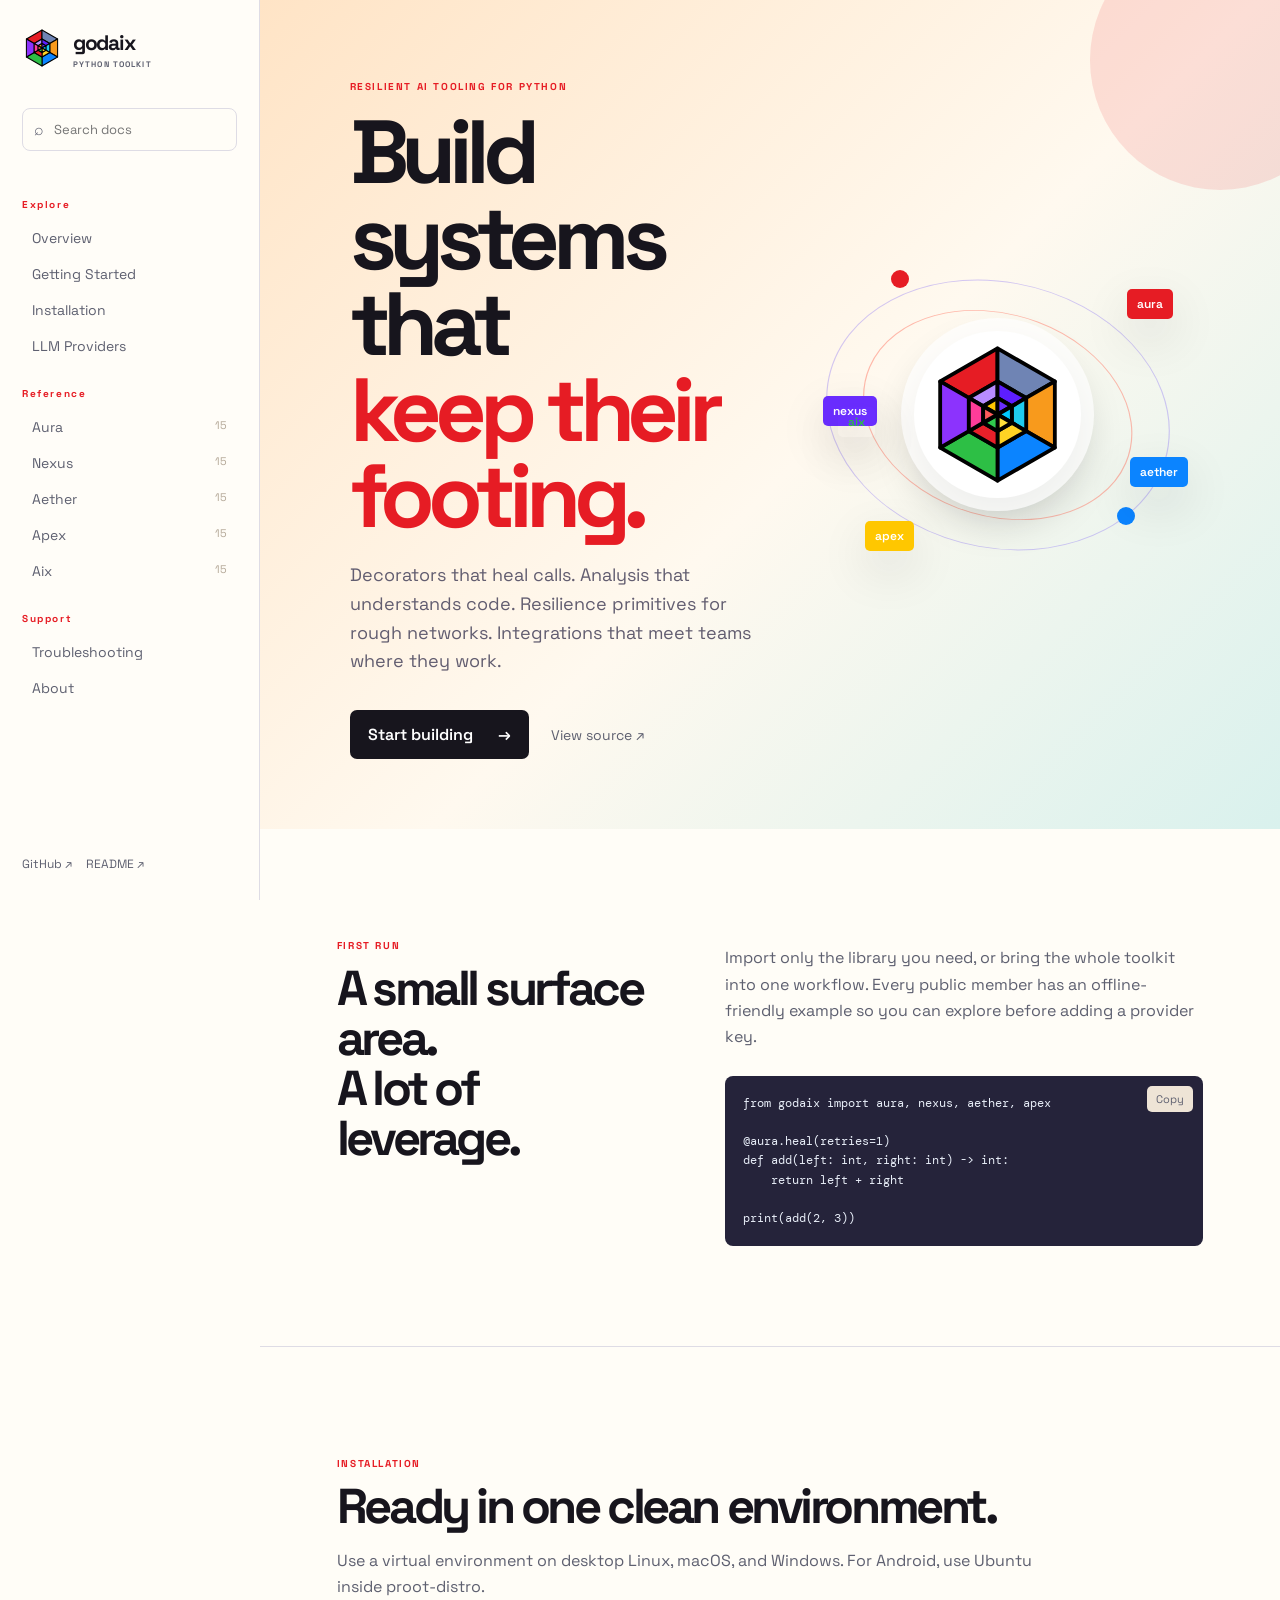
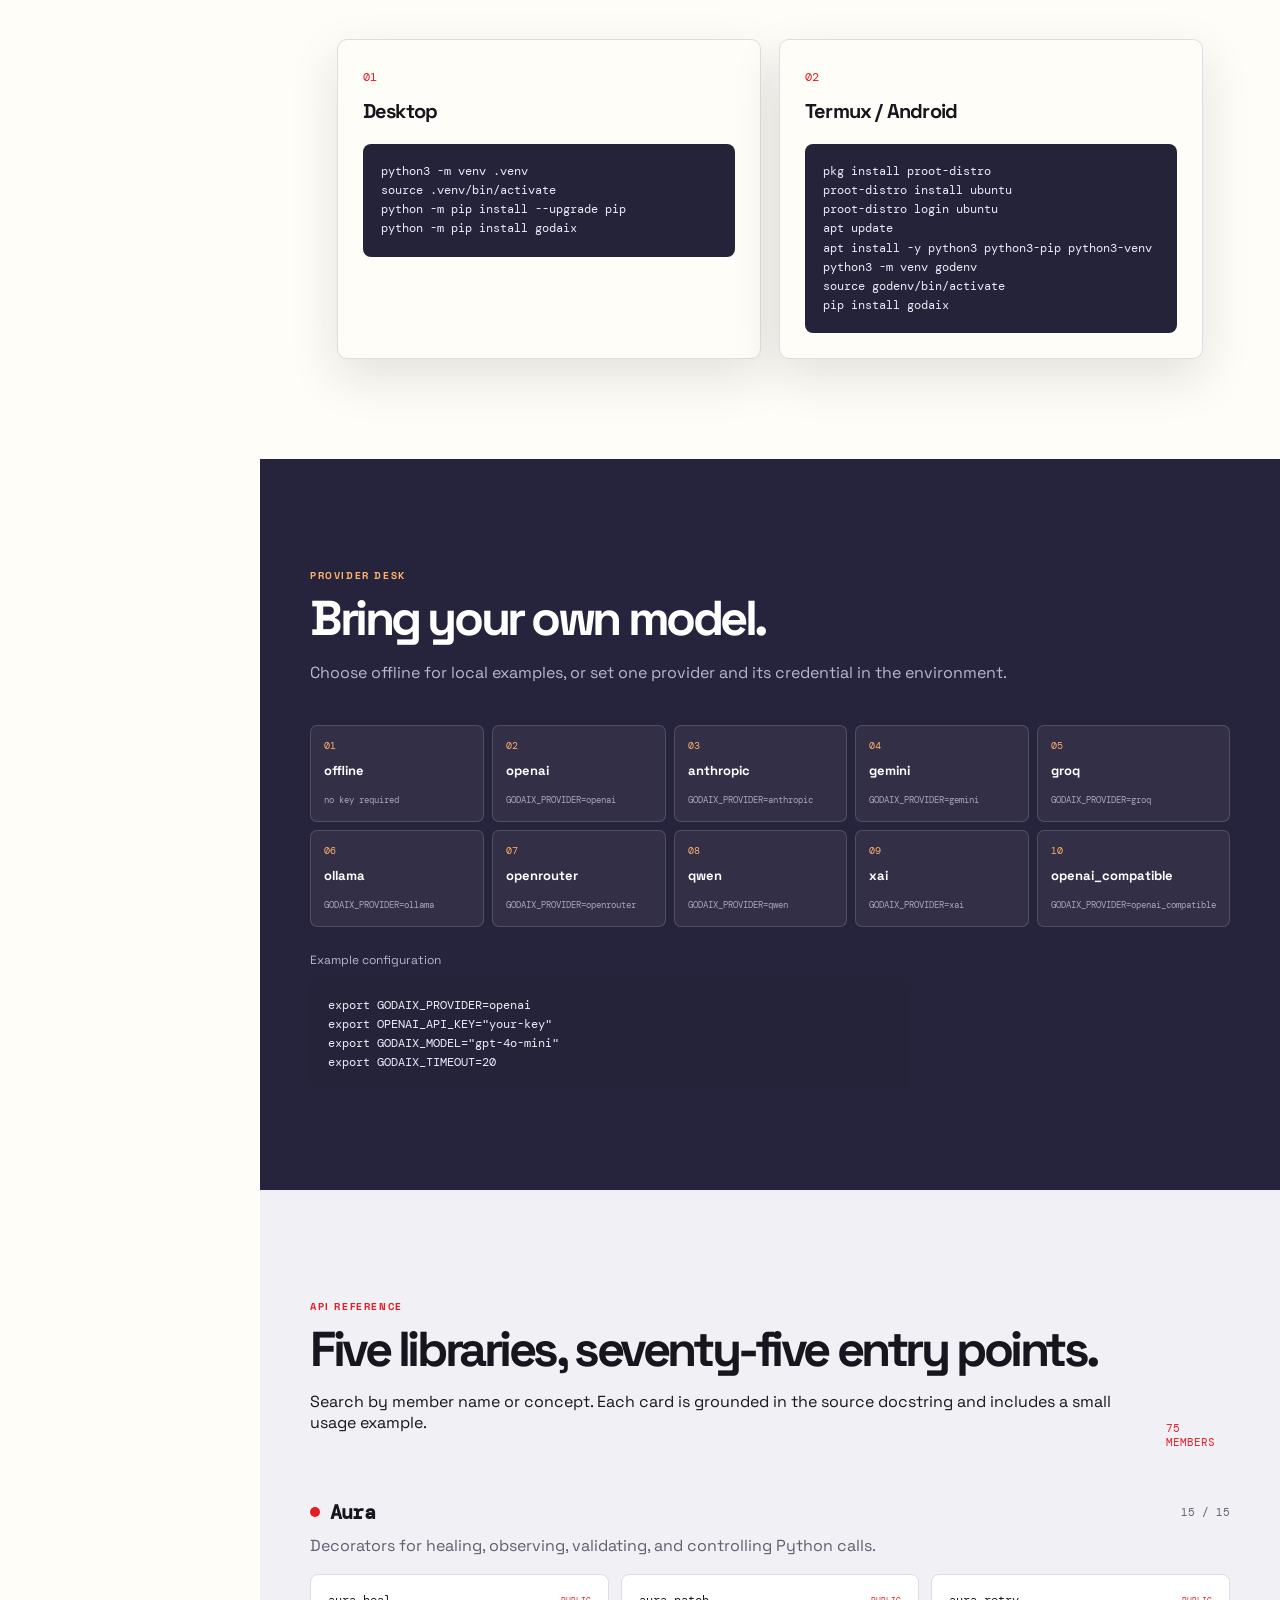
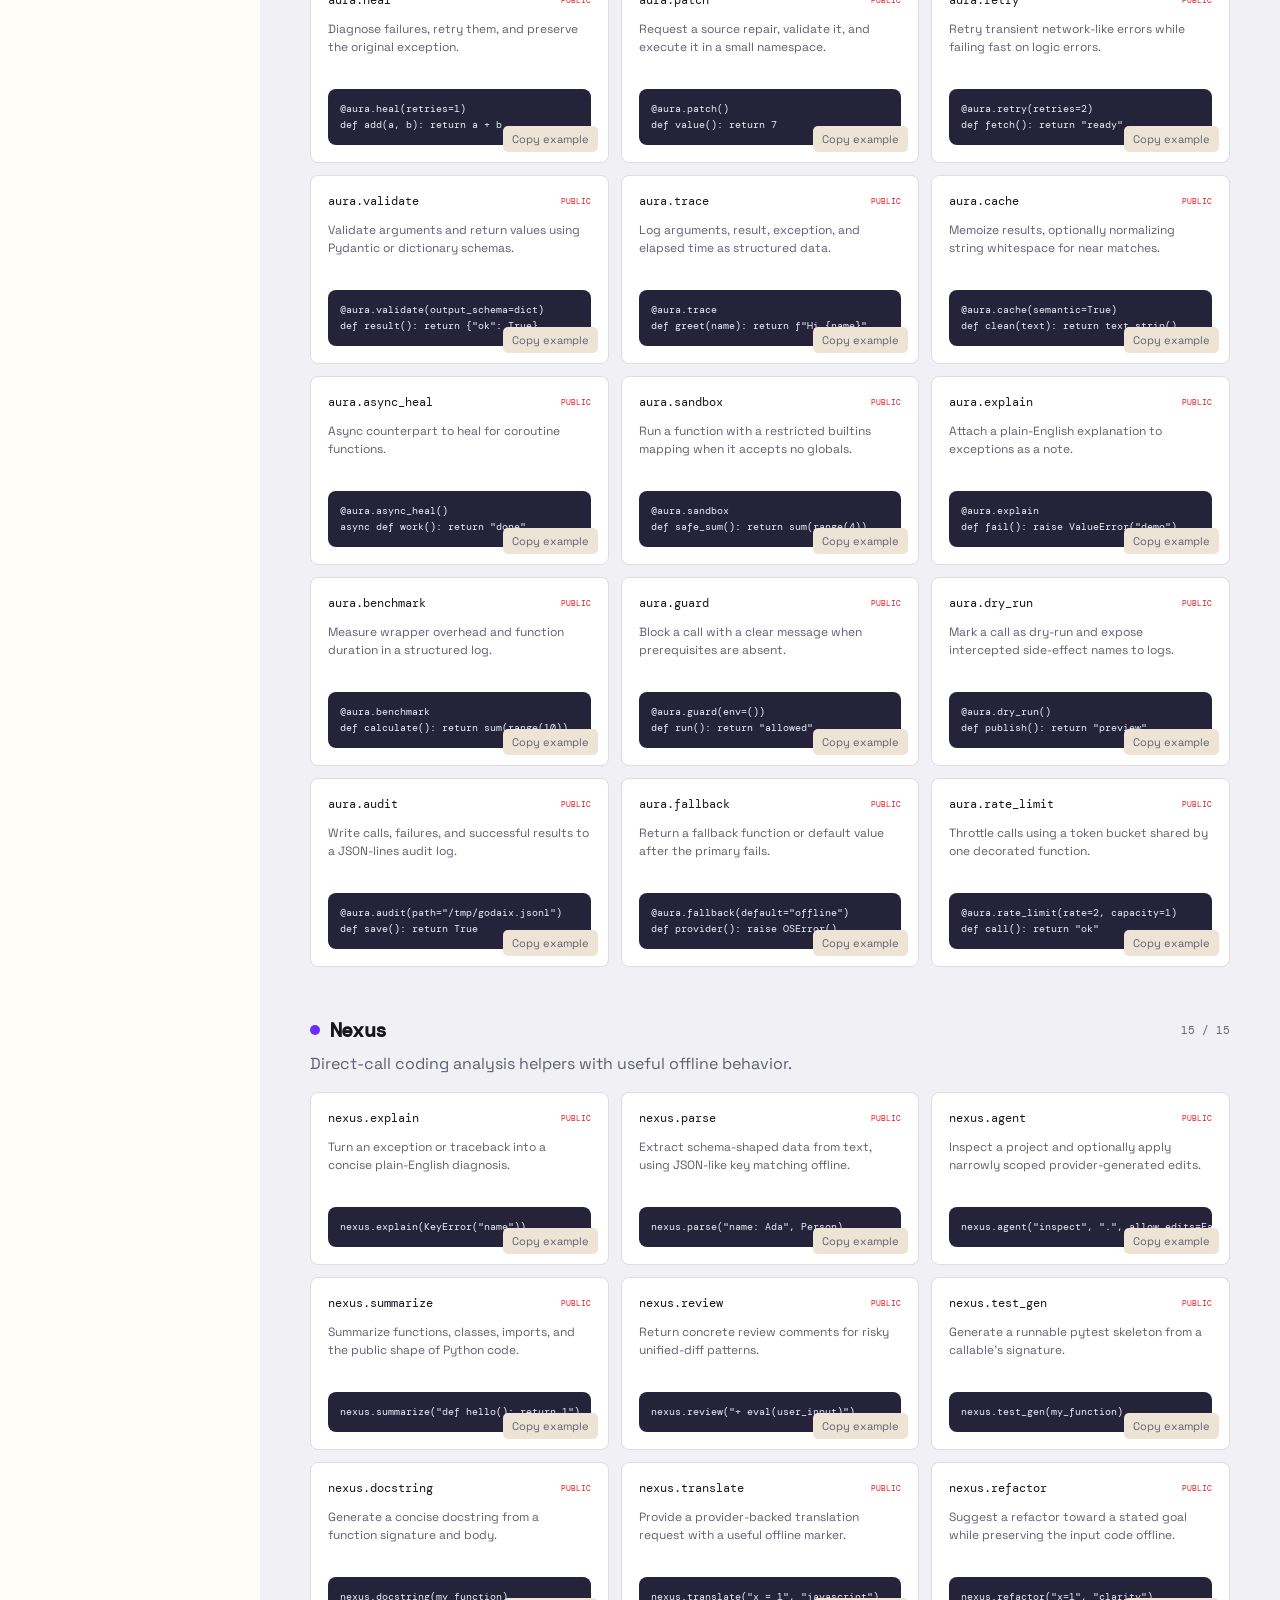
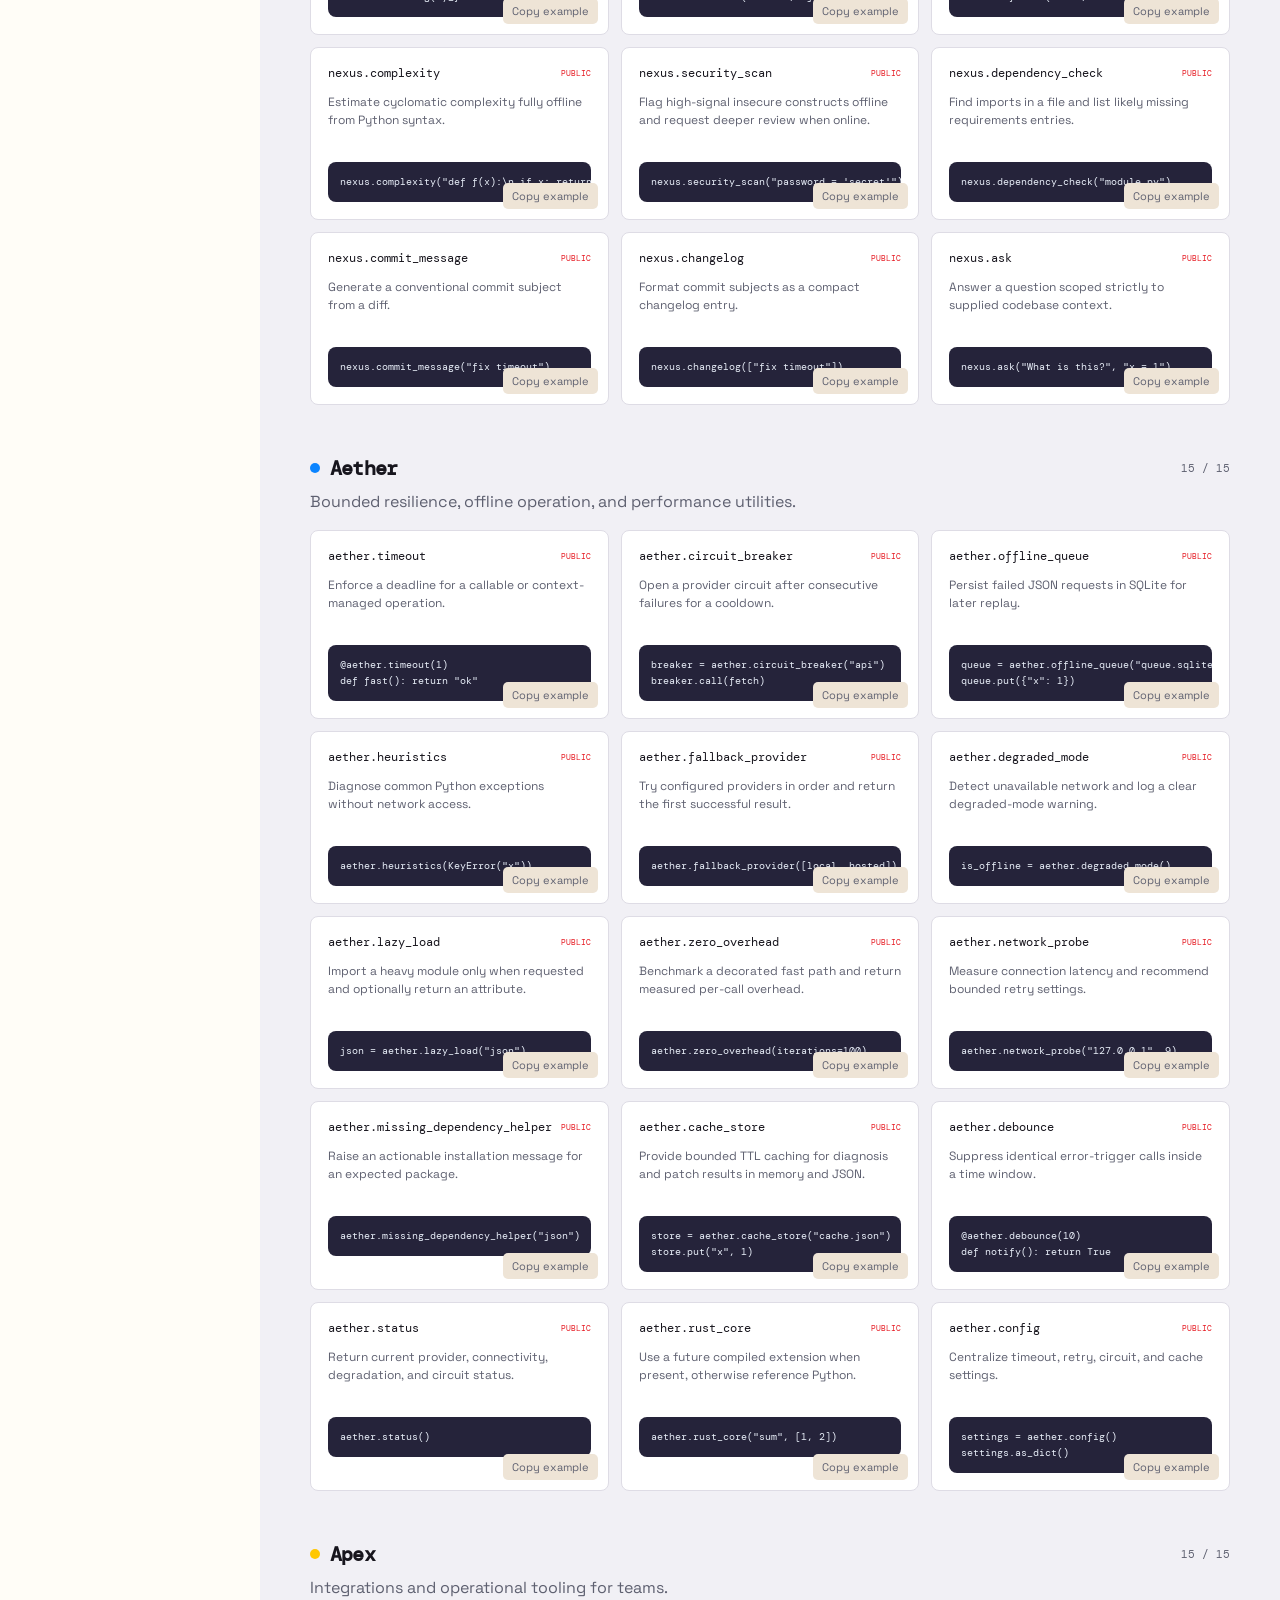
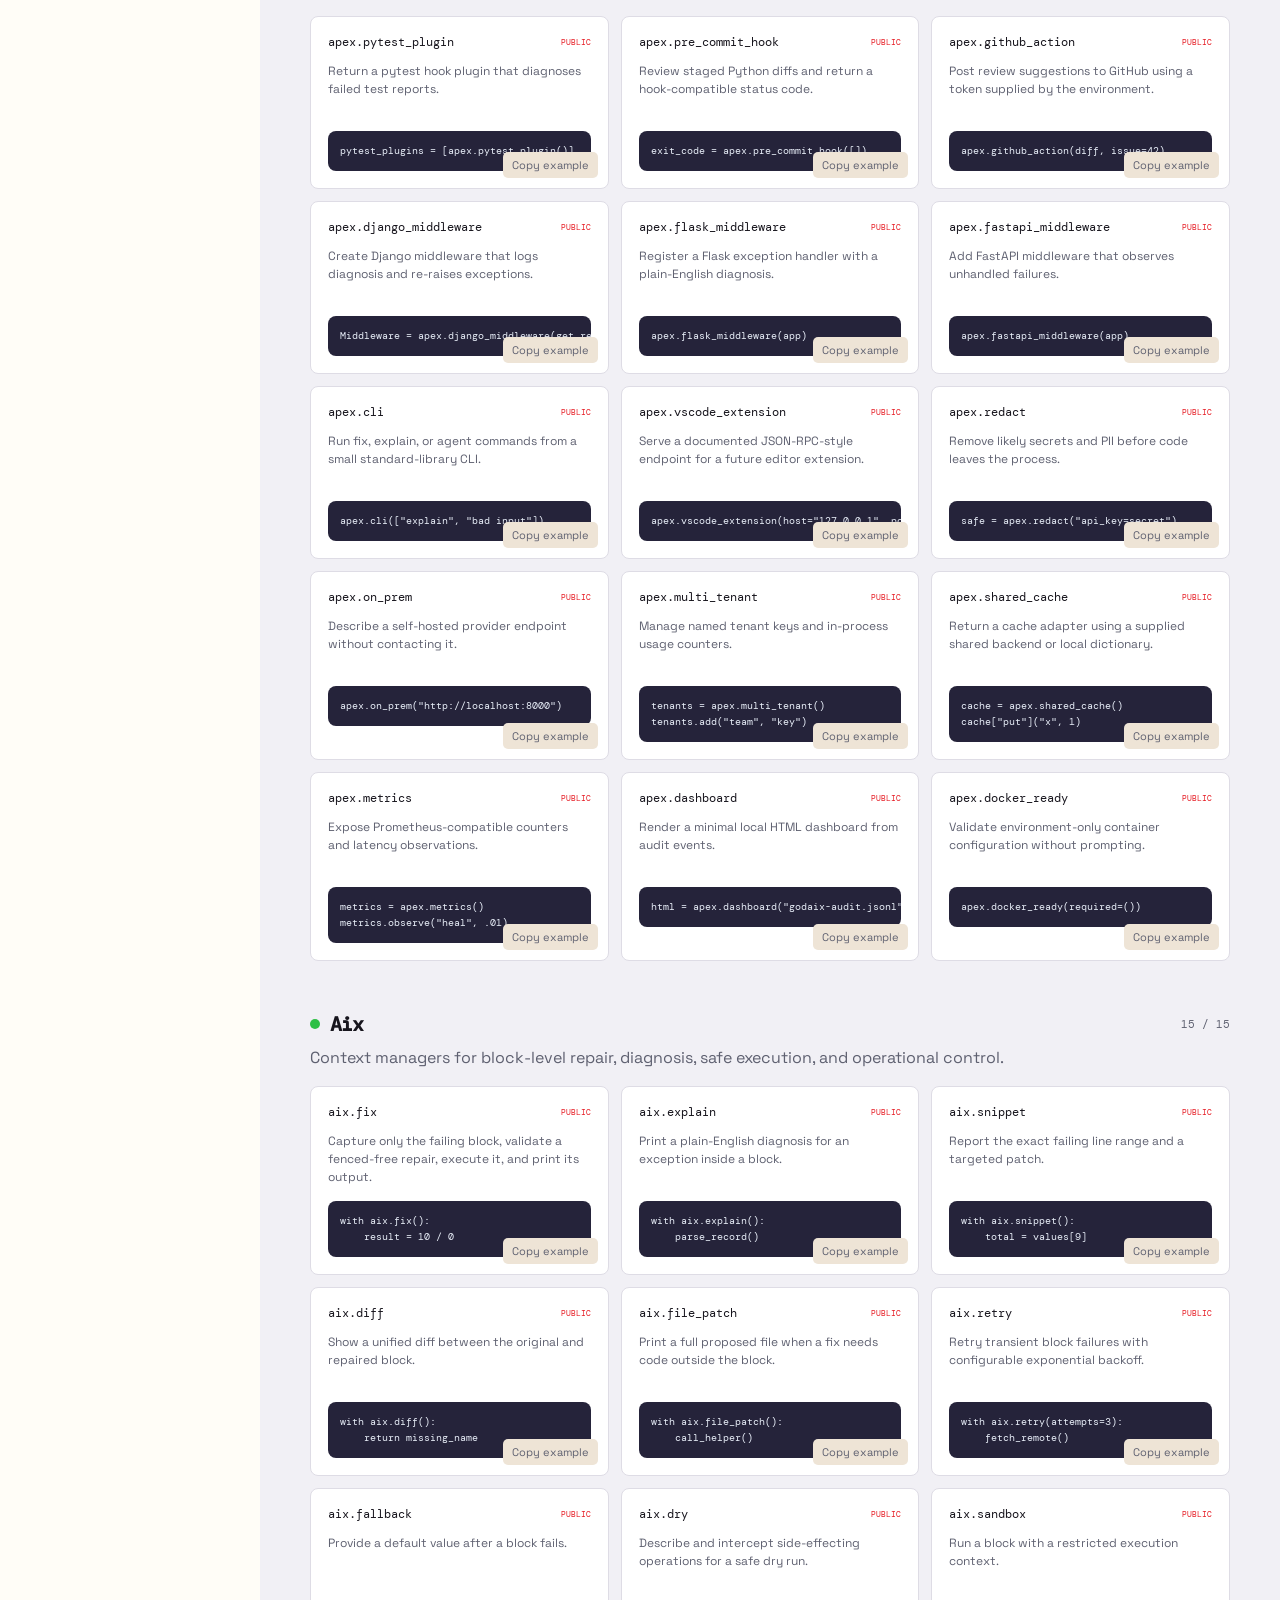
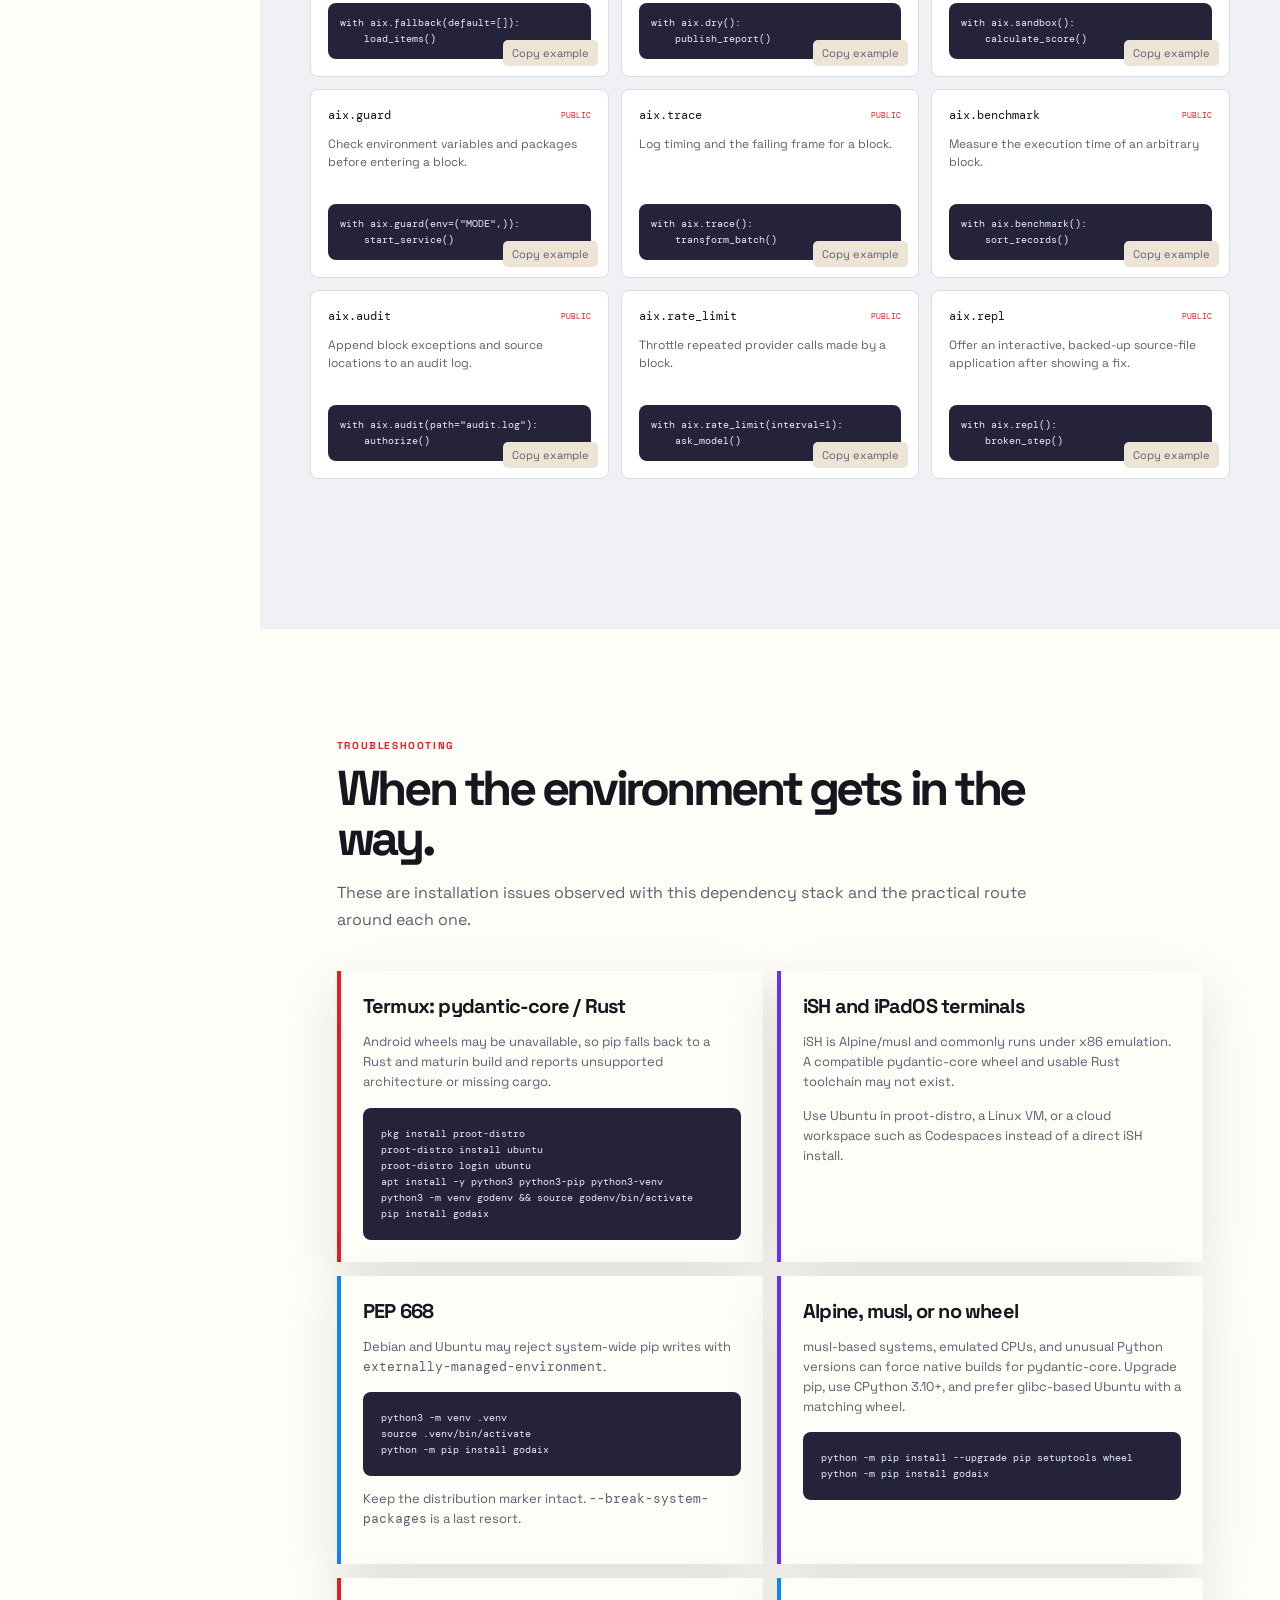
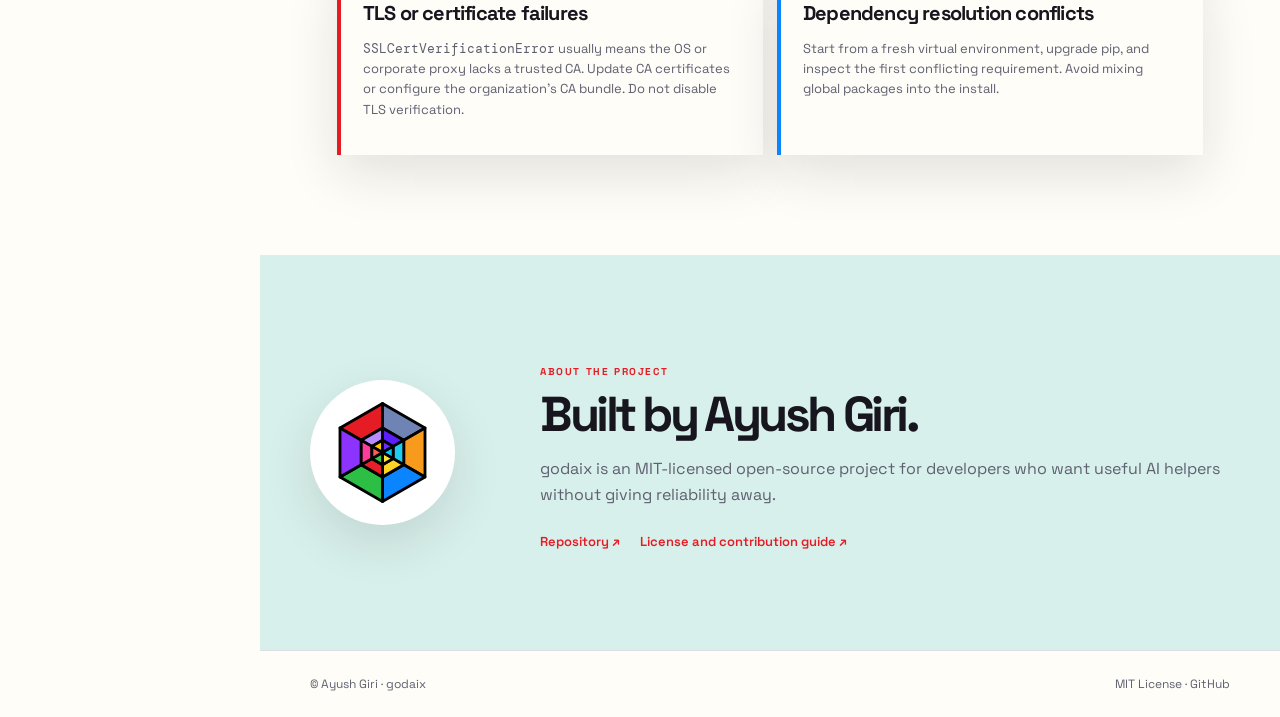
==== commit 36850c8f: "Rename project to godaix and add aix" ====
--- a/docs/index.html
+++ b/docs/index.html
@@ -3,35 +3,35 @@
 <head>
   <meta charset="utf-8">
   <meta name="viewport" content="width=device-width, initial-scale=1">
-  <meta name="description" content="godai documentation: resilient AI tooling for Python.">
-  <title>godai | Python documentation</title>
+  <meta name="description" content="godaix documentation: resilient AI tooling for Python.">
+  <title>godaix | Python documentation</title>
   <link rel="stylesheet" href="styles.css">
 </head>
 <body>
   <header class="mobile-bar">
-    <a class="brand" href="#top"><img src="../assets/logo.svg" alt="godai logo"><span>godai<small>PYTHON TOOLKIT</small></span></a>
+    <a class="brand" href="#top"><img src="../assets/logo.svg" alt="godaix logo"><span>godaix<small>PYTHON TOOLKIT</small></span></a>
     <button class="icon-button" id="menu-toggle" aria-label="Open navigation">☰</button>
   </header>
   <div class="site-shell" id="top">
     <aside class="sidebar" id="sidebar">
-      <a class="brand desktop-brand" href="#top"><img src="../assets/logo.svg" alt="godai logo"><span>godai<small>PYTHON TOOLKIT</small></span></a>
+      <a class="brand desktop-brand" href="#top"><img src="../assets/logo.svg" alt="godaix logo"><span>godaix<small>PYTHON TOOLKIT</small></span></a>
       <label class="search-box"><span>⌕</span><input id="search-input" type="search" placeholder="Search docs" aria-label="Search documentation"></label>
       <nav aria-label="Documentation navigation">
         <p class="nav-label">Explore</p>
         <a href="#overview">Overview</a><a href="#getting-started">Getting Started</a><a href="#installation">Installation</a><a href="#providers">LLM Providers</a>
         <p class="nav-label">Reference</p>
-        <a href="#aura">Aura <b>15</b></a><a href="#nexus">Nexus <b>15</b></a><a href="#aether">Aether <b>15</b></a><a href="#apex">Apex <b>15</b></a>
+        <a href="#aura">Aura <b>15</b></a><a href="#nexus">Nexus <b>15</b></a><a href="#aether">Aether <b>15</b></a><a href="#apex">Apex <b>15</b></a><a href="#aix">Aix <b>15</b></a>
         <p class="nav-label">Support</p>
         <a href="#troubleshooting">Troubleshooting</a><a href="#about">About</a>
       </nav>
-      <div class="sidebar-footer"><a href="https://github.com/ayushgiriai21-cmd/God">GitHub ↗</a><a href="../README.md">README ↗</a></div>
+      <div class="sidebar-footer"><a href="https://github.com/Let-s-Code-India/God">GitHub ↗</a><a href="../README.md">README ↗</a></div>
     </aside>
     <main>
       <section class="hero" id="overview">
-        <div class="hero-copy"><p class="kicker">RESILIENT AI TOOLING FOR PYTHON</p><h1>Build systems that<br><em>keep their footing.</em></h1><p class="hero-text">Decorators that heal calls. Analysis that understands code. Resilience primitives for rough networks. Integrations that meet teams where they work.</p><div class="hero-actions"><a class="button button-dark" href="#getting-started">Start building <span>→</span></a><a class="text-link" href="https://github.com/ayushgiriai21-cmd/God">View source ↗</a></div></div>
-        <div class="orbit-art" aria-label="Illustration of the godai libraries"><div class="orbit-ring ring-one"></div><div class="orbit-ring ring-two"></div><div class="orbit-dot dot-one"></div><div class="orbit-dot dot-two"></div><div class="core-mark">g<span>o</span>d<br><strong>ai</strong></div><div class="orbit-label label-aura">aura</div><div class="orbit-label label-nexus">nexus</div><div class="orbit-label label-aether">aether</div><div class="orbit-label label-apex">apex</div></div>
+        <div class="hero-copy"><p class="kicker">RESILIENT AI TOOLING FOR PYTHON</p><h1>Build systems that<br><em>keep their footing.</em></h1><p class="hero-text">Decorators that heal calls. Analysis that understands code. Resilience primitives for rough networks. Integrations that meet teams where they work.</p><div class="hero-actions"><a class="button button-dark" href="#getting-started">Start building <span>→</span></a><a class="text-link" href="https://github.com/Let-s-Code-India/God">View source ↗</a></div></div>
+        <div class="orbit-art" aria-label="Illustration of the godaix libraries"><div class="orbit-ring ring-one"></div><div class="orbit-ring ring-two"></div><div class="orbit-dot dot-one"></div><div class="orbit-dot dot-two"></div><img class="core-logo" src="../assets/logo.svg" alt="godaix logo"><div class="orbit-label label-aura">aura</div><div class="orbit-label label-nexus">nexus</div><div class="orbit-label label-aether">aether</div><div class="orbit-label label-apex">apex</div><div class="orbit-label label-aix">aix</div></div>
       </section>
-      <section class="intro-grid" id="getting-started"><div><p class="kicker">FIRST RUN</p><h2>A small surface area.<br>A lot of leverage.</h2></div><div><p>Import only the library you need, or bring the whole toolkit into one workflow. Every public member has an offline-friendly example so you can explore before adding a provider key.</p><div class="quick-code"><button class="copy-button" data-copy="from godai import aura, nexus, aether, apex">Copy</button><pre><code>from godai import aura, nexus, aether, apex
+      <section class="intro-grid" id="getting-started"><div><p class="kicker">FIRST RUN</p><h2>A small surface area.<br>A lot of leverage.</h2></div><div><p>Import only the library you need, or bring the whole toolkit into one workflow. Every public member has an offline-friendly example so you can explore before adding a provider key.</p><div class="quick-code"><button class="copy-button" data-copy="from godaix import aura, nexus, aether, apex">Copy</button><pre><code>from godaix import aura, nexus, aether, apex
 
 @aura.heal(retries=1)
 def add(left: int, right: int) -> int:
@@ -41,30 +41,30 @@
       <section class="content-section" id="installation"><div class="section-heading"><p class="kicker">INSTALLATION</p><h2>Ready in one clean environment.</h2><p>Use a virtual environment on desktop Linux, macOS, and Windows. For Android, use Ubuntu inside proot-distro.</p></div><div class="install-grid"><article><span class="step">01</span><h3>Desktop</h3><pre><code>python3 -m venv .venv
 source .venv/bin/activate
 python -m pip install --upgrade pip
-python -m pip install godai</code></pre></article><article><span class="step">02</span><h3>Termux / Android</h3><pre><code>pkg install proot-distro
+python -m pip install godaix</code></pre></article><article><span class="step">02</span><h3>Termux / Android</h3><pre><code>pkg install proot-distro
 proot-distro install ubuntu
 proot-distro login ubuntu
 apt update
 apt install -y python3 python3-pip python3-venv
 python3 -m venv godenv
 source godenv/bin/activate
-pip install godai</code></pre></article></div></section>
-      <section class="content-section provider-section" id="providers"><div class="section-heading"><p class="kicker">PROVIDER DESK</p><h2>Bring your own model.</h2><p>Choose offline for local examples, or set one provider and its credential in the environment.</p></div><div class="provider-grid" id="provider-grid"></div><div class="env-code"><span>Example configuration</span><pre><code>export GODAI_PROVIDER=openai
+pip install godaix</code></pre></article></div></section>
+      <section class="content-section provider-section" id="providers"><div class="section-heading"><p class="kicker">PROVIDER DESK</p><h2>Bring your own model.</h2><p>Choose offline for local examples, or set one provider and its credential in the environment.</p></div><div class="provider-grid" id="provider-grid"></div><div class="env-code"><span>Example configuration</span><pre><code>export GODAIX_PROVIDER=openai
 export OPENAI_API_KEY="your-key"
-export GODAI_MODEL="gpt-4o-mini"
-export GODAI_TIMEOUT=20</code></pre></div></section>
-      <section class="content-section api-section" id="api-reference"><div class="section-heading api-heading"><div><p class="kicker">API REFERENCE</p><h2>Four libraries, sixty entry points.</h2><p>Search by member name or concept. Each card is grounded in the source docstring and includes a small usage example.</p></div><span class="api-count">60 MEMBERS</span></div><div id="api-list" class="api-groups"></div><p id="no-results" class="no-results" hidden>No members match that search.</p></section>
+export GODAIX_MODEL="gpt-4o-mini"
+export GODAIX_TIMEOUT=20</code></pre></div></section>
+      <section class="content-section api-section" id="api-reference"><div class="section-heading api-heading"><div><p class="kicker">API REFERENCE</p><h2>Five libraries, seventy-five entry points.</h2><p>Search by member name or concept. Each card is grounded in the source docstring and includes a small usage example.</p></div><span class="api-count">75 MEMBERS</span></div><div id="api-list" class="api-groups"></div><p id="no-results" class="no-results" hidden>No members match that search.</p></section>
       <section class="content-section troubleshooting" id="troubleshooting"><div class="section-heading"><p class="kicker">TROUBLESHOOTING</p><h2>When the environment gets in the way.</h2><p>These are installation issues observed with this dependency stack and the practical route around each one.</p></div><div class="trouble-grid"><article><h3>Termux: pydantic-core / Rust</h3><p>Android wheels may be unavailable, so pip falls back to a Rust and maturin build and reports unsupported architecture or missing cargo.</p><pre><code>pkg install proot-distro
 proot-distro install ubuntu
 proot-distro login ubuntu
 apt install -y python3 python3-pip python3-venv
 python3 -m venv godenv && source godenv/bin/activate
-pip install godai</code></pre></article><article><h3>iSH and iPadOS terminals</h3><p>iSH is Alpine/musl and commonly runs under x86 emulation. A compatible pydantic-core wheel and usable Rust toolchain may not exist.</p><p>Use Ubuntu in proot-distro, a Linux VM, or a cloud workspace such as Codespaces instead of a direct iSH install.</p></article><article><h3>PEP 668</h3><p>Debian and Ubuntu may reject system-wide pip writes with <code>externally-managed-environment</code>.</p><pre><code>python3 -m venv .venv
+pip install godaix</code></pre></article><article><h3>iSH and iPadOS terminals</h3><p>iSH is Alpine/musl and commonly runs under x86 emulation. A compatible pydantic-core wheel and usable Rust toolchain may not exist.</p><p>Use Ubuntu in proot-distro, a Linux VM, or a cloud workspace such as Codespaces instead of a direct iSH install.</p></article><article><h3>PEP 668</h3><p>Debian and Ubuntu may reject system-wide pip writes with <code>externally-managed-environment</code>.</p><pre><code>python3 -m venv .venv
 source .venv/bin/activate
-python -m pip install godai</code></pre><p>Keep the distribution marker intact. <code>--break-system-packages</code> is a last resort.</p></article><article><h3>Alpine, musl, or no wheel</h3><p>musl-based systems, emulated CPUs, and unusual Python versions can force native builds for pydantic-core. Upgrade pip, use CPython 3.10+, and prefer glibc-based Ubuntu with a matching wheel.</p><pre><code>python -m pip install --upgrade pip setuptools wheel
-python -m pip install godai</code></pre></article><article><h3>TLS or certificate failures</h3><p><code>SSLCertVerificationError</code> usually means the OS or corporate proxy lacks a trusted CA. Update CA certificates or configure the organization’s CA bundle. Do not disable TLS verification.</p></article><article><h3>Dependency resolution conflicts</h3><p>Start from a fresh virtual environment, upgrade pip, and inspect the first conflicting requirement. Avoid mixing global packages into the install.</p></article></div></section>
-      <section class="content-section about" id="about"><div class="about-mark">g<span>o</span>d<br><strong>ai</strong></div><div><p class="kicker">ABOUT THE PROJECT</p><h2>Built by Ayush Giri.</h2><p>godai is an MIT-licensed open-source project for developers who want useful AI helpers without giving reliability away.</p><div class="about-links"><a href="https://github.com/ayushgiriai21-cmd">Author ↗</a><a href="https://github.com/ayushgiriai21-cmd/God">Repository ↗</a><a href="../README.md">License and contribution guide ↗</a></div></div></section>
-      <footer><span>© Ayush Giri · godai</span><span>MIT License · <a href="https://github.com/ayushgiriai21-cmd/God">GitHub</a></span></footer>
+python -m pip install godaix</code></pre><p>Keep the distribution marker intact. <code>--break-system-packages</code> is a last resort.</p></article><article><h3>Alpine, musl, or no wheel</h3><p>musl-based systems, emulated CPUs, and unusual Python versions can force native builds for pydantic-core. Upgrade pip, use CPython 3.10+, and prefer glibc-based Ubuntu with a matching wheel.</p><pre><code>python -m pip install --upgrade pip setuptools wheel
+python -m pip install godaix</code></pre></article><article><h3>TLS or certificate failures</h3><p><code>SSLCertVerificationError</code> usually means the OS or corporate proxy lacks a trusted CA. Update CA certificates or configure the organization’s CA bundle. Do not disable TLS verification.</p></article><article><h3>Dependency resolution conflicts</h3><p>Start from a fresh virtual environment, upgrade pip, and inspect the first conflicting requirement. Avoid mixing global packages into the install.</p></article></div></section>
+      <section class="content-section about" id="about"><img class="about-logo" src="../assets/logo.svg" alt="godaix logo"><div><p class="kicker">ABOUT THE PROJECT</p><h2>Built by Ayush Giri.</h2><p>godaix is an MIT-licensed open-source project for developers who want useful AI helpers without giving reliability away.</p><div class="about-links"><a href="https://github.com/Let-s-Code-India/God">Repository ↗</a><a href="../README.md">License and contribution guide ↗</a></div></div></section>
+      <footer><span>© Ayush Giri · godaix</span><span>MIT License · <a href="https://github.com/Let-s-Code-India/God">GitHub</a></span></footer>
     </main>
   </div>
   <script src="app.js"></script>
--- a/docs/styles.css
+++ b/docs/styles.css
@@ -1,11 +1,15 @@
 @import url('https://fonts.googleapis.com/css2?family=DM+Mono:wght@400;500&family=Space+Grotesk:wght@400;500;600;700&display=swap');
-:root { --ink:#1b1930; --muted:#6e6a82; --paper:#fffaf2; --coral:#ff6b57; --violet:#8067f2; --blue:#4ba8df; --gold:#e8a83e; --line:#e5dac9; --shadow:0 18px 50px rgba(60,39,26,.1); }
+:root { --ink:#17151d; --muted:#5e6070; --paper:#fffdf7; --red:#e61c24; --coral:var(--red); --violet:#6a2dff; --blue:#0b84ff; --cyan:#00c9ff; --green:#2dbf45; --gold:#ffc700; --pink:#ff3c99; --line:#dedce5; --shadow:0 18px 50px rgba(23,21,29,.12); }
 * { box-sizing:border-box; } html { scroll-behavior:smooth; } body { margin:0; color:var(--ink); background:var(--paper); font-family:'Space Grotesk','Trebuchet MS',sans-serif; } a { color:inherit; text-decoration:none; } a:hover { color:var(--coral); } code,pre { font-family:'DM Mono',monospace; } button,input { font:inherit; }
 .site-shell { display:grid; grid-template-columns:260px minmax(0,1fr); min-height:100vh; } .sidebar { position:sticky; top:0; height:100vh; display:flex; flex-direction:column; padding:28px 22px; border-right:1px solid var(--line); background:#fffdf8; z-index:5; } .brand { display:flex; align-items:center; gap:11px; font-weight:700; font-size:21px; letter-spacing:-.06em; } .brand img { width:40px; height:40px; } .brand small { display:block; color:var(--muted); font-size:8px; letter-spacing:.14em; line-height:1; margin-top:4px; } .search-box { display:flex; align-items:center; gap:8px; margin:40px 0 25px; padding:10px 11px; border:1px solid var(--line); border-radius:8px; color:var(--muted); background:var(--paper); } .search-box input { width:100%; border:0; outline:0; color:var(--ink); background:transparent; font-size:13px; } .nav-label,.kicker { color:var(--coral); font-size:10px; font-weight:700; letter-spacing:.16em; } .nav-label { margin:22px 0 8px; } nav { display:flex; flex-direction:column; gap:2px; } nav a { padding:8px 10px; border-radius:6px; color:var(--muted); font-size:14px; } nav a:hover { color:var(--ink); background:#f7eee2; } nav b { float:right; color:#b4a898; font-size:11px; font-weight:400; } .sidebar-footer { display:flex; gap:14px; margin-top:auto; color:var(--muted); font-size:12px; }
 .mobile-bar { display:none; } main { min-width:0; overflow:hidden; } .hero { min-height:650px; display:grid; grid-template-columns:minmax(0,1.05fr) minmax(320px,.95fr); align-items:center; gap:30px; padding:70px clamp(28px,7vw,100px); background:linear-gradient(135deg,#ffe4c6 0%,#fff9ef 54%,#d9f1ed 100%); position:relative; overflow:hidden; } .hero:after { content:""; width:260px; height:260px; border-radius:50%; background:var(--coral); opacity:.12; position:absolute; right:-70px; top:-70px; } .hero-copy { position:relative; z-index:1; max-width:660px; } .hero h1 { margin:16px 0 22px; font-size:clamp(48px,7vw,92px); line-height:.96; letter-spacing:-.08em; } .hero h1 em { color:var(--coral); font-style:normal; } .hero-text { max-width:570px; color:#625d70; font-size:18px; line-height:1.6; } .hero-actions { display:flex; align-items:center; gap:22px; margin-top:34px; } .button { display:inline-flex; gap:25px; align-items:center; padding:14px 18px; border-radius:7px; font-weight:600; } .button-dark { color:#fff; background:var(--ink); } .button-dark:hover { color:#fff; background:var(--coral); } .text-link { color:var(--muted); font-size:14px; } .orbit-art { width:min(380px,100%); aspect-ratio:1; justify-self:center; position:relative; } .orbit-ring { position:absolute; inset:10%; border:1px solid rgba(128,103,242,.35); border-radius:50%; transform:rotate(-28deg) skewX(15deg); } .ring-two { inset:19%; border-color:rgba(255,107,87,.45); transform:rotate(58deg) skewX(-17deg); } .core-mark,.about-mark { position:absolute; inset:33%; display:grid; place-content:center; text-align:center; border-radius:50%; color:#fff; background:var(--ink); font-size:30px; line-height:.62; letter-spacing:-.12em; box-shadow:0 0 0 13px rgba(255,255,255,.7),0 20px 40px rgba(27,25,48,.22); } .core-mark span,.about-mark span { color:var(--coral); } .core-mark strong,.about-mark strong { color:#a493ff; font-size:24px; } .orbit-dot { position:absolute; width:18px; height:18px; border-radius:50%; background:var(--coral); top:12%; left:22%; } .dot-two { top:auto; left:auto; right:14%; bottom:21%; background:var(--blue); } .orbit-label { position:absolute; padding:7px 10px; border-radius:5px; color:#fff; font-size:12px; font-weight:600; box-shadow:var(--shadow); } .label-aura { top:17%; right:4%; background:var(--coral); }.label-nexus { left:4%; top:45%; background:var(--violet); }.label-aether { right:0; bottom:31%; background:var(--blue); }.label-apex { left:15%; bottom:14%; background:var(--gold); }
 .intro-grid,.content-section { max-width:1080px; margin:0 auto; padding:100px clamp(28px,6vw,80px); } .intro-grid { display:grid; grid-template-columns:.8fr 1.2fr; gap:70px; border-bottom:1px solid var(--line); } h2 { margin:12px 0 16px; font-size:clamp(30px,4vw,49px); line-height:1.02; letter-spacing:-.07em; } .intro-grid p:not(.kicker),.section-heading>p:not(.kicker),.about p:not(.kicker) { color:var(--muted); line-height:1.65; font-size:16px; } .quick-code,.env-code { position:relative; margin-top:25px; } pre { overflow:auto; margin:0; padding:18px; border-radius:8px; color:#e8eef8; background:#25233a; font-size:12px; line-height:1.6; } .copy-button { border:0; border-radius:5px; padding:6px 9px; color:var(--muted); background:#eee4d6; font-size:11px; cursor:pointer; } .quick-code>.copy-button,.api-card>.copy-button { position:absolute; top:10px; right:10px; } .copy-button:hover { color:var(--ink); background:#fff; } .section-heading { max-width:700px; margin-bottom:38px; } .install-grid { display:grid; grid-template-columns:repeat(2,minmax(0,1fr)); gap:18px; } .install-grid article { padding:25px; border:1px solid var(--line); border-radius:10px; background:#fffdf8; box-shadow:var(--shadow); } .step { color:var(--coral); font:12px 'DM Mono'; } h3 { margin:12px 0; font-size:20px; letter-spacing:-.04em; } .install-grid pre { margin-top:20px; }
 .provider-section { background:#26233c; color:#fff; max-width:none; padding-left:max(28px,calc((100% - 1080px)/2 + 80px)); padding-right:max(28px,calc((100% - 1080px)/2 + 80px)); } .provider-section .kicker { color:#ffb36b; }.provider-section .section-heading>p:not(.kicker) { color:#bab6cb; }.provider-grid { display:grid; grid-template-columns:repeat(5,1fr); gap:8px; }.provider-pill { min-height:95px; padding:13px; border:1px solid rgba(255,255,255,.15); border-radius:7px; background:rgba(255,255,255,.06); }.provider-number { display:block; color:#ffb36b; font:10px 'DM Mono'; }.provider-pill strong { display:block; margin:10px 0 8px; font-size:13px; }.provider-pill code { color:#aaa6bf; font-size:9px; }.env-code { max-width:600px; }.env-code>span { display:block; margin-bottom:10px; color:#bab6cb; font-size:12px; }
-.api-section { max-width:none; background:#f4ecdf; padding-left:max(28px,calc((100% - 1080px)/2 + 80px)); padding-right:max(28px,calc((100% - 1080px)/2 + 80px)); }.api-heading { max-width:none; display:flex; justify-content:space-between; align-items:end; gap:20px; }.api-count { color:var(--coral); font:11px 'DM Mono'; }.api-group { margin:50px 0; scroll-margin-top:25px; }.api-group-head { display:flex; justify-content:space-between; align-items:center; color:var(--muted); font:11px 'DM Mono'; }.api-group-head>div { display:flex; align-items:center; gap:10px; }.api-group-head h3 { margin:0; color:var(--ink); }.module-dot { width:10px; height:10px; border-radius:50%; display:inline-block; }.module-dot.coral { background:var(--coral); }.module-dot.violet { background:var(--violet); }.module-dot.blue { background:var(--blue); }.module-dot.gold { background:var(--gold); }.group-description { color:var(--muted); margin:10px 0 18px; }.api-cards { display:grid; grid-template-columns:repeat(3,minmax(0,1fr)); gap:12px; }.api-card { position:relative; min-width:0; padding:17px; border:1px solid var(--line); border-radius:8px; background:#fffdf8; }.api-name { display:flex; justify-content:space-between; gap:8px; align-items:center; }.api-name code { color:var(--ink); font-size:12px; word-break:break-word; }.api-name span { color:var(--coral); font:8px 'DM Mono'; }.api-card p { min-height:54px; color:var(--muted); font-size:12px; line-height:1.5; }.api-card pre { margin-top:15px; padding:12px; font-size:10px; }.api-card>.copy-button { top:auto; bottom:10px; }.no-results { color:var(--muted); }
+.api-section { max-width:none; background:#f1f0f5; padding-left:max(28px,calc((100% - 1080px)/2 + 80px)); padding-right:max(28px,calc((100% - 1080px)/2 + 80px)); }.api-heading { max-width:none; display:flex; justify-content:space-between; align-items:end; gap:20px; }.api-count { color:var(--red); font:11px 'DM Mono'; }.api-group { margin:50px 0; scroll-margin-top:25px; }.api-group-head { display:flex; justify-content:space-between; align-items:center; color:var(--muted); font:11px 'DM Mono'; }.api-group-head>div { display:flex; align-items:center; gap:10px; }.api-group-head h3 { margin:0; color:var(--ink); }.module-dot { width:10px; height:10px; border-radius:50%; display:inline-block; }.module-dot.coral { background:var(--red); }.module-dot.violet { background:var(--violet); }.module-dot.blue { background:var(--blue); }.module-dot.gold { background:var(--gold); }.module-dot.green { background:var(--green); }.group-description { color:var(--muted); margin:10px 0 18px; }.api-cards { display:grid; grid-template-columns:repeat(3,minmax(0,1fr)); gap:12px; }.api-card { position:relative; min-width:0; padding:17px; border:1px solid var(--line); border-radius:8px; background:#fff; }.api-name { display:flex; justify-content:space-between; gap:8px; align-items:center; }.api-name code { color:var(--ink); font-size:12px; word-break:break-word; }.api-name span { color:var(--red); font:8px 'DM Mono'; }.api-card p { min-height:54px; color:var(--muted); font-size:12px; line-height:1.5; }.api-card pre { margin-top:15px; padding:12px; font-size:10px; }.api-card>.copy-button { top:auto; bottom:10px; }.no-results { color:var(--muted); }
 .trouble-grid { display:grid; grid-template-columns:repeat(2,minmax(0,1fr)); gap:14px; }.trouble-grid article { padding:22px; border-left:4px solid var(--coral); background:#fffdf8; box-shadow:var(--shadow); }.trouble-grid article:nth-child(2n) { border-color:var(--violet); }.trouble-grid article:nth-child(3n) { border-color:var(--blue); }.trouble-grid h3 { margin-top:0; }.trouble-grid p { color:var(--muted); line-height:1.55; font-size:13px; }.trouble-grid pre { margin-top:15px; font-size:10px; }.about { display:grid; grid-template-columns:180px 1fr; gap:50px; align-items:center; background:#d8f0eb; max-width:none; padding-left:max(28px,calc((100% - 1080px)/2 + 80px)); padding-right:max(28px,calc((100% - 1080px)/2 + 80px)); }.about-mark { position:relative; inset:auto; width:145px; height:145px; font-size:29px; }.about-links { display:flex; gap:20px; flex-wrap:wrap; margin-top:25px; color:var(--coral); font-size:13px; font-weight:600; } footer { display:flex; justify-content:space-between; gap:20px; padding:25px max(28px,calc((100% - 1080px)/2 + 80px)); color:var(--muted); font-size:12px; border-top:1px solid var(--line); }
 @media (max-width:900px) { .site-shell { display:block; }.mobile-bar { display:flex; position:sticky; top:0; z-index:10; justify-content:space-between; align-items:center; padding:12px 18px; background:#fffdf8; border-bottom:1px solid var(--line); }.mobile-bar .brand img { width:32px; height:32px; }.desktop-brand { display:none; }.icon-button { border:0; background:transparent; font-size:20px; }.sidebar { position:fixed; left:-280px; width:260px; transition:left .2s; box-shadow:var(--shadow); }.sidebar.open { left:0; }.hero { min-height:700px; grid-template-columns:1fr; padding-top:55px; }.orbit-art { width:min(310px,85vw); }.intro-grid { grid-template-columns:1fr; gap:20px; }.provider-grid { grid-template-columns:repeat(2,1fr); }.api-cards { grid-template-columns:repeat(2,minmax(0,1fr)); } }
-@media (max-width:560px) { .hero h1 { font-size:52px; }.hero-text { font-size:16px; }.install-grid,.trouble-grid,.api-cards { grid-template-columns:1fr; }.api-heading { align-items:start; flex-direction:column; }.about { grid-template-columns:1fr; gap:25px; }.about-mark { width:110px; height:110px; font-size:23px; } footer { flex-direction:column; } }
+.core-logo { position:absolute; inset:28%; width:44%; height:44%; object-fit:contain; padding:10px; border-radius:50%; background:#fff; box-shadow:0 0 0 13px rgba(255,255,255,.72),0 20px 40px rgba(23,21,29,.22); }
+.about-logo { width:145px; height:145px; object-fit:contain; padding:18px; border-radius:50%; background:#fff; box-shadow:var(--shadow); }
+.label-aix { left:8%; top:48%; color:var(--green); }
+@media (max-width:900px) { .sidebar { overflow-y:auto; }.hero { min-height:0; }.api-section,.provider-section,.about { padding-left:clamp(20px,6vw,48px); padding-right:clamp(20px,6vw,48px); } }
+@media (max-width:560px) { .hero h1 { font-size:52px; }.hero-text { font-size:16px; }.install-grid,.trouble-grid,.api-cards { grid-template-columns:1fr; }.api-heading { align-items:start; flex-direction:column; }.about { grid-template-columns:1fr; gap:25px; }.about-logo { width:110px; height:110px; } footer { flex-direction:column; } }
